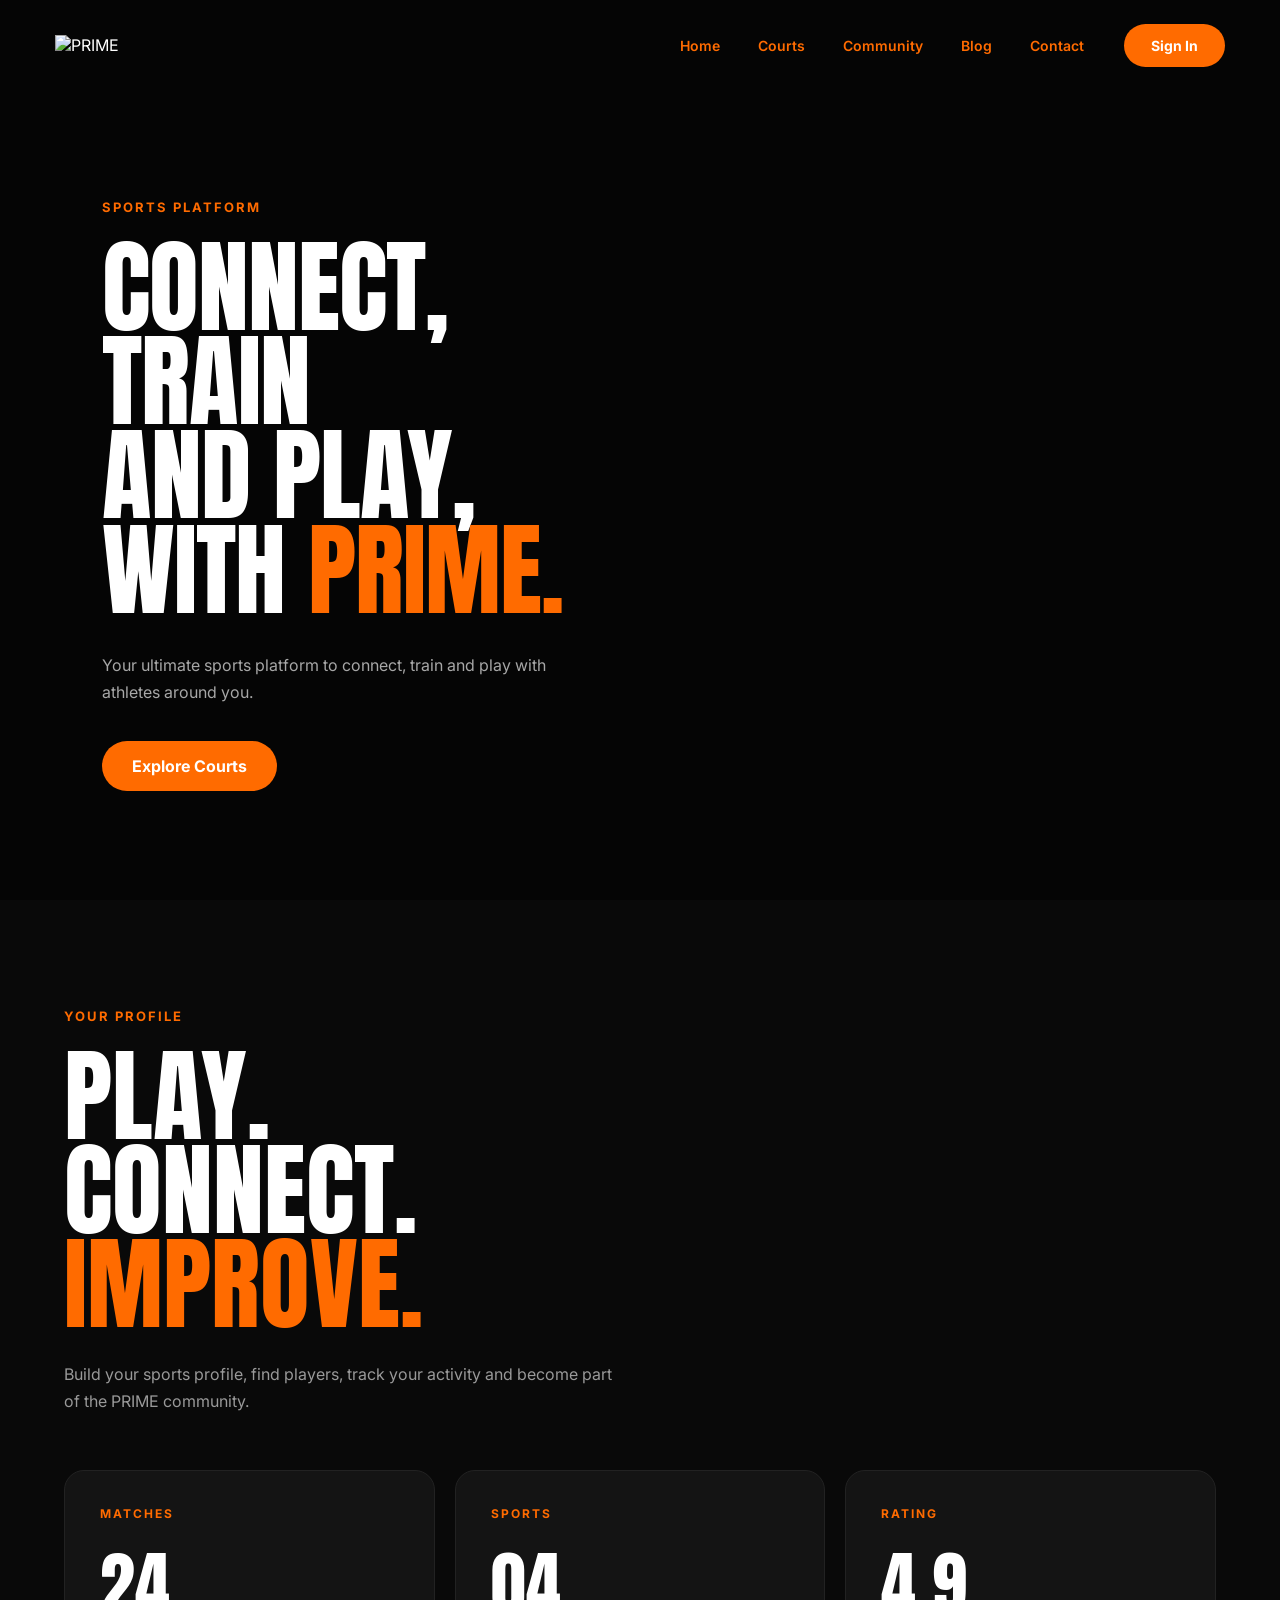
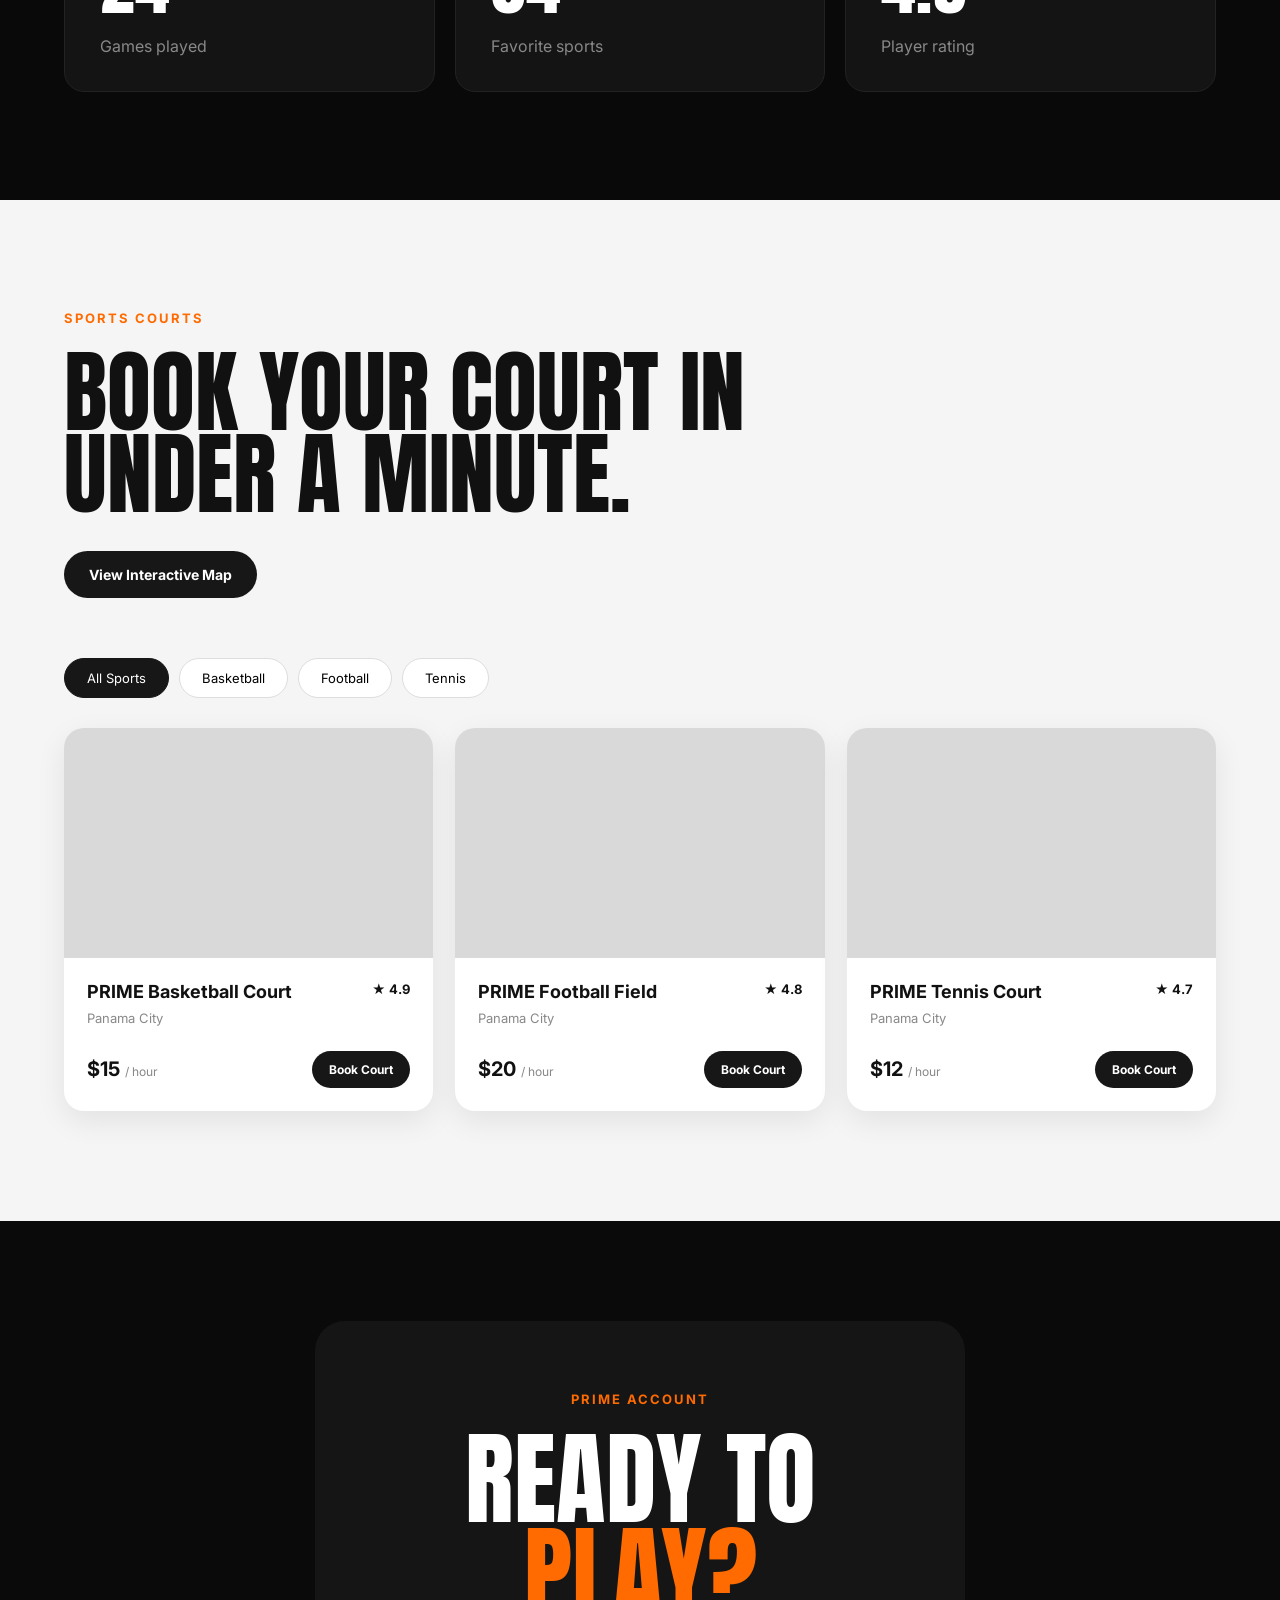
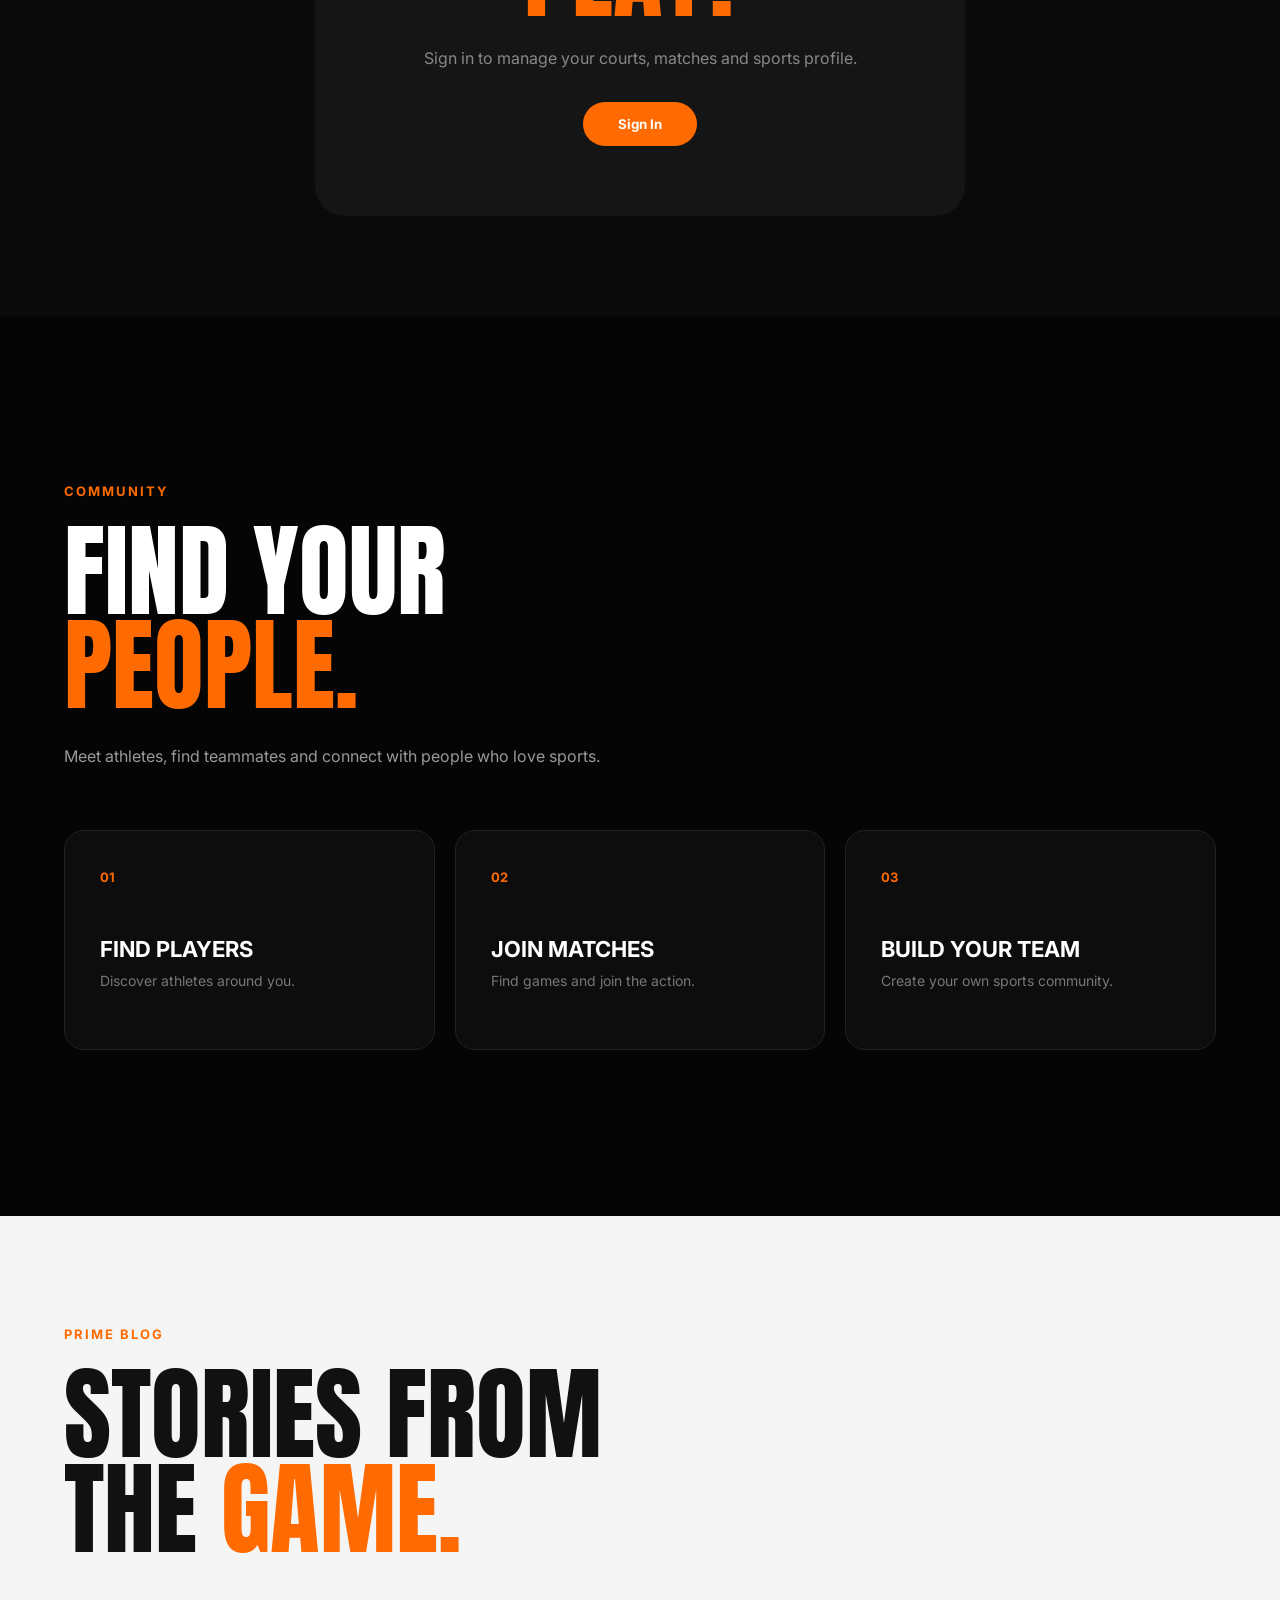
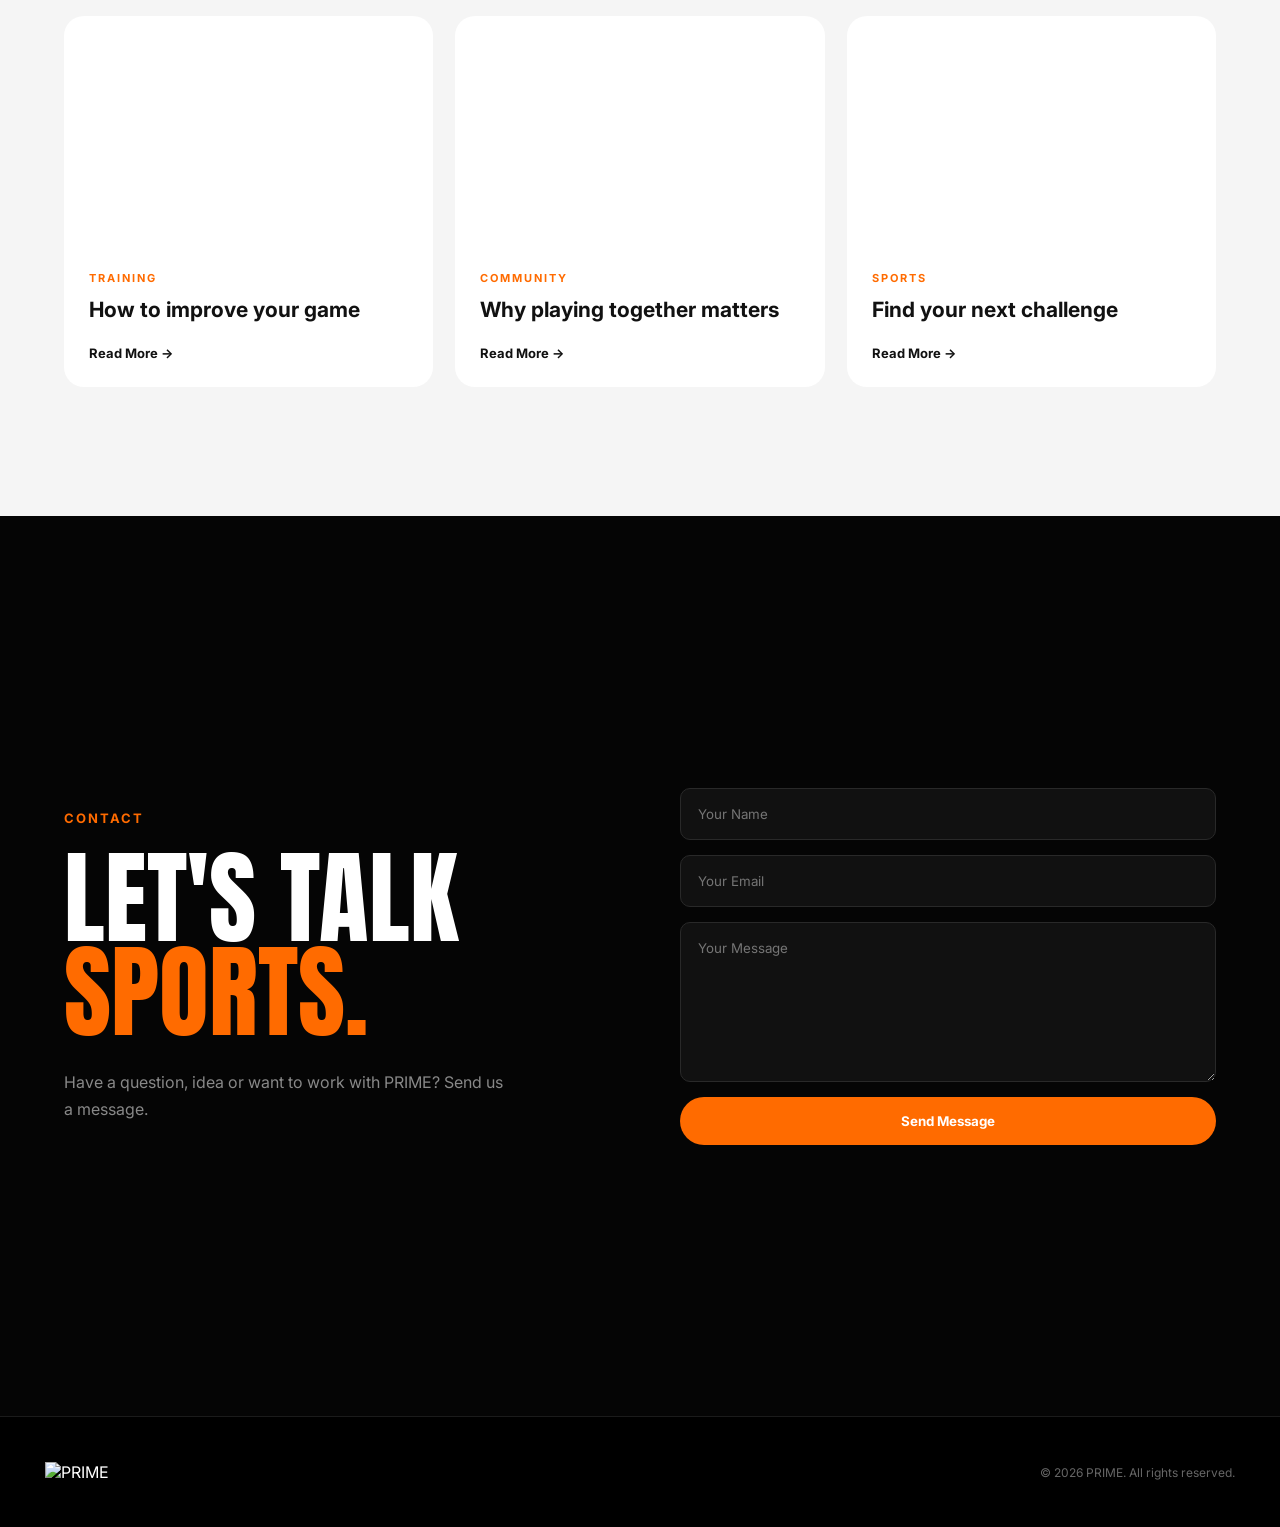
==== index.html @ ec1fe8be "Primer guardado de PRIME" ====
<!DOCTYPE html>
<html lang="en">
<head>
    <meta charset="UTF-8">
    <meta name="viewport" content="width=device-width, initial-scale=1.0">

    <title>PRIME</title>

    <!-- Fuentes -->
    <link rel="preconnect" href="https://fonts.googleapis.com">
    <link rel="preconnect" href="https://fonts.gstatic.com" crossorigin>
    <link href="https://fonts.googleapis.com/css2?family=Anton&family=Inter:wght@400;500;600;700&display=swap" rel="stylesheet">

    <!-- CSS -->
    <link rel="stylesheet" href="style.css">
</head>

<body>

    <!-- ================= HEADER ================= -->

    <header class="header">

        <a href="#home" class="logo">
            <img src="https://static.wixstatic.com/media/3323d5_215bb3c0d0a4429b87c15a1325314844~mv2.png" alt="PRIME">
        </a>

        <nav class="menu">
            <a href="#home">Home</a>
            <a href="#courts">Courts</a>
            <a href="#community">Community</a>
            <a href="#blog">Blog</a>
            <a href="#contact">Contact</a>
        </nav>

        <a href="#signin" class="sign-in">Sign In</a>

    </header>


    <main>

        <!-- ================= HOME ================= -->

        <section id="home" class="home-section">

            <div class="home-content">

                <p class="orange-label">SPORTS PLATFORM</p>

                <h1>
                    CONNECT,<br>
                    TRAIN<br>
                    AND PLAY,<br>
                    WITH <span>PRIME.</span>
                </h1>

                <p class="home-description">
                    Your ultimate sports platform to connect,
                    train and play with athletes around you.
                </p>

                <a href="#courts" class="main-button">
                    Explore Courts
                </a>

            </div>

        </section>


        <!-- ================= PROFILE ================= -->

        <section id="profile" class="profile-section">

            <div class="section-container">

                <p class="orange-label">YOUR PROFILE</p>

                <h2>
                    PLAY.<br>
                    CONNECT.<br>
                    <span>IMPROVE.</span>
                </h2>

                <p class="section-description">
                    Build your sports profile, find players,
                    track your activity and become part of the PRIME community.
                </p>

                <div class="profile-cards">

                    <div class="profile-card">
                        <p class="card-label">MATCHES</p>
                        <h3>24</h3>
                        <p>Games played</p>
                    </div>

                    <div class="profile-card">
                        <p class="card-label">SPORTS</p>
                        <h3>04</h3>
                        <p>Favorite sports</p>
                    </div>

                    <div class="profile-card">
                        <p class="card-label">RATING</p>
                        <h3>4.9</h3>
                        <p>Player rating</p>
                    </div>

                </div>

            </div>

        </section>


        <!-- ================= COURTS ================= -->

        <section id="courts" class="courts-section">

            <div class="courts-container">

                <p class="orange-label">SPORTS COURTS</p>

                <h2>
                    BOOK YOUR COURT IN<br>
                    <span>UNDER A MINUTE.</span>
                </h2>

                <a href="#" class="map-button">
                    View Interactive Map
                </a>


                <!-- FILTROS -->

                <div class="filters">

                    <button class="filter active">
                        All Sports
                    </button>

                    <button class="filter">
                        Basketball
                    </button>

                    <button class="filter">
                        Football
                    </button>

                    <button class="filter">
                        Tennis
                    </button>

                </div>


                <!-- COURT CARDS -->

                <div class="court-grid">

                    <article class="court-card">

                        <div class="court-image basketball"></div>

                        <div class="court-info">

                            <div class="court-top">
                                <h3>PRIME Basketball Court</h3>
                                <span class="rating">★ 4.9</span>
                            </div>

                            <p class="location">
                                Panama City
                            </p>

                            <div class="court-bottom">

                                <strong>
                                    $15 <small>/ hour</small>
                                </strong>

                                <button>
                                    Book Court
                                </button>

                            </div>

                        </div>

                    </article>


                    <article class="court-card">

                        <div class="court-image football"></div>

                        <div class="court-info">

                            <div class="court-top">
                                <h3>PRIME Football Field</h3>
                                <span class="rating">★ 4.8</span>
                            </div>

                            <p class="location">
                                Panama City
                            </p>

                            <div class="court-bottom">

                                <strong>
                                    $20 <small>/ hour</small>
                                </strong>

                                <button>
                                    Book Court
                                </button>

                            </div>

                        </div>

                    </article>


                    <article class="court-card">

                        <div class="court-image tennis"></div>

                        <div class="court-info">

                            <div class="court-top">
                                <h3>PRIME Tennis Court</h3>
                                <span class="rating">★ 4.7</span>
                            </div>

                            <p class="location">
                                Panama City
                            </p>

                            <div class="court-bottom">

                                <strong>
                                    $12 <small>/ hour</small>
                                </strong>

                                <button>
                                    Book Court
                                </button>

                            </div>

                        </div>

                    </article>

                </div>

            </div>

        </section>


        <!-- ================= SIGN IN ================= -->

        <section id="signin" class="signin-section">

            <div class="signin-box">

                <p class="orange-label">PRIME ACCOUNT</p>

                <h2>
                    READY TO<br>
                    <span>PLAY?</span>
                </h2>

                <p>
                    Sign in to manage your courts,
                    matches and sports profile.
                </p>

                <button class="orange-button">
                    Sign In
                </button>

            </div>

        </section>


        <!-- ================= COMMUNITY ================= -->

        <section id="community" class="community-section">

            <div class="section-container">

                <p class="orange-label">COMMUNITY</p>

                <h2>
                    FIND YOUR<br>
                    <span>PEOPLE.</span>
                </h2>

                <p class="section-description">
                    Meet athletes, find teammates and
                    connect with people who love sports.
                </p>

                <div class="community-grid">

                    <div class="community-card">
                        <span>01</span>
                        <h3>FIND PLAYERS</h3>
                        <p>Discover athletes around you.</p>
                    </div>

                    <div class="community-card">
                        <span>02</span>
                        <h3>JOIN MATCHES</h3>
                        <p>Find games and join the action.</p>
                    </div>

                    <div class="community-card">
                        <span>03</span>
                        <h3>BUILD YOUR TEAM</h3>
                        <p>Create your own sports community.</p>
                    </div>

                </div>

            </div>

        </section>


        <!-- ================= BLOG ================= -->

        <section id="blog" class="blog-section">

            <div class="blog-container">

                <p class="orange-label">PRIME BLOG</p>

                <h2>
                    STORIES FROM<br>
                    THE <span>GAME.</span>
                </h2>

                <div class="blog-grid">

                    <article class="blog-card">
                        <div class="blog-image image-one"></div>
                        <div class="blog-content">
                            <p>TRAINING</p>
                            <h3>How to improve your game</h3>
                            <a href="#">Read More →</a>
                        </div>
                    </article>

                    <article class="blog-card">
                        <div class="blog-image image-two"></div>
                        <div class="blog-content">
                            <p>COMMUNITY</p>
                            <h3>Why playing together matters</h3>
                            <a href="#">Read More →</a>
                        </div>
                    </article>

                    <article class="blog-card">
                        <div class="blog-image image-three"></div>
                        <div class="blog-content">
                            <p>SPORTS</p>
                            <h3>Find your next challenge</h3>
                            <a href="#">Read More →</a>
                        </div>
                    </article>

                </div>

            </div>

        </section>


        <!-- ================= CONTACT ================= -->

        <section id="contact" class="contact-section">

            <div class="contact-container">

                <div class="contact-text">

                    <p class="orange-label">CONTACT</p>

                    <h2>
                        LET'S TALK<br>
                        <span>SPORTS.</span>
                    </h2>

                    <p>
                        Have a question, idea or want to work with PRIME?
                        Send us a message.
                    </p>

                </div>


                <form class="contact-form">

                    <input type="text" placeholder="Your Name">

                    <input type="email" placeholder="Your Email">

                    <textarea placeholder="Your Message"></textarea>

                    <button type="submit">
                        Send Message
                    </button>

                </form>

            </div>

        </section>

    </main>


    <!-- ================= FOOTER ================= -->

    <footer>

        <img src="https://static.wixstatic.com/media/3323d5_215bb3c0d0a4429b87c15a1325314844~mv2.png" alt="PRIME">

        <p>© 2026 PRIME. All rights reserved.</p>

    </footer>

</body>
</html>
---- style.css ----
/* ==================================================
   PRIME - GENERAL
================================================== */

* {
    margin: 0;
    padding: 0;
    box-sizing: border-box;
}

html {
    scroll-behavior: smooth;
}

body {
    font-family: "Inter", Arial, sans-serif;
    background: #050505;
    color: white;
}

a {
    text-decoration: none;
    color: inherit;
}

button {
    font-family: inherit;
    cursor: pointer;
}


/* ==================================================
   HEADER
================================================== */

.header {
    height: 90px;
    width: 100%;

    display: flex;
    align-items: center;

    padding: 0 55px;

    background: #050505;

    position: sticky;
    top: 0;

    z-index: 1000;
}

.logo {
    display: flex;
    align-items: center;
}

.logo img {
    width: 145px;
    height: auto;
    display: block;
}

.menu {
    display: flex;
    gap: 38px;

    margin-left: auto;
    margin-right: 40px;
}

.menu a {
    color: #ff6b00;
    font-size: 14px;
    font-weight: 600;

    transition: 0.3s;
}

.menu a:hover {
    color: white;
}

.sign-in {
    background: #ff6b00;
    color: white;

    padding: 13px 27px;

    border-radius: 30px;

    font-size: 14px;
    font-weight: 700;

    transition: 0.3s;
}

.sign-in:hover {
    background: white;
    color: #050505;
}


/* ==================================================
   GENERAL SECTIONS
================================================== */

section {
    scroll-margin-top: 90px;
}

.orange-label {
    color: #ff6b00;

    font-size: 13px;
    font-weight: 700;

    letter-spacing: 2px;

    margin-bottom: 25px;
}

.section-container {
    width: min(1200px, 90%);
    margin: auto;
}


/* ==================================================
   HOME
================================================== */

.home-section {
    min-height: calc(100vh - 90px);

    display: flex;
    align-items: center;

    padding: 80px 8%;

    background: #050505;
}

.home-content {
    max-width: 720px;
}

.home-section h1 {
    font-family: "Anton", sans-serif;

    font-size: clamp(65px, 8vw, 125px);

    line-height: 0.92;

    font-weight: 400;

    letter-spacing: -1px;
}

.home-section h1 span {
    color: #ff6b00;
}

.home-description {
    max-width: 470px;

    margin-top: 35px;

    color: #a7a7a7;

    font-size: 16px;
    line-height: 1.7;
}

.main-button {
    display: inline-block;

    margin-top: 35px;

    padding: 15px 30px;

    background: #ff6b00;

    border-radius: 30px;

    font-weight: 700;

    transition: 0.3s;
}

.main-button:hover {
    background: white;
    color: #050505;
}


/* ==================================================
   PROFILE
================================================== */

.profile-section {
    min-height: 100vh;

    display: flex;
    align-items: center;

    padding: 100px 0;

    background: #090909;
}

.profile-section h2,
.community-section h2,
.blog-section h2,
.signin-section h2,
.contact-section h2 {
    font-family: "Anton", sans-serif;

    font-size: clamp(60px, 8vw, 110px);

    line-height: 0.92;

    font-weight: 400;
}

.profile-section h2 span,
.community-section h2 span,
.blog-section h2 span,
.signin-section h2 span,
.contact-section h2 span {
    color: #ff6b00;
}

.section-description {
    max-width: 550px;

    margin-top: 30px;

    color: #999;

    line-height: 1.7;
}

.profile-cards {
    display: grid;

    grid-template-columns: repeat(3, 1fr);

    gap: 20px;

    margin-top: 55px;
}

.profile-card {
    padding: 35px;

    background: #141414;

    border-radius: 20px;

    border: 1px solid #222;
}

.profile-card .card-label {
    color: #ff6b00;

    font-size: 12px;
    font-weight: 700;

    letter-spacing: 2px;
}

.profile-card h3 {
    font-family: "Anton", sans-serif;

    font-size: 70px;

    font-weight: 400;

    margin-top: 10px;
}

.profile-card p:last-child {
    color: #888;
}


/* ==================================================
   COURTS
================================================== */

.courts-section {
    background: #f5f5f5;

    color: #111;

    min-height: 100vh;

    padding: 110px 0;
}

.courts-container {
    width: min(1200px, 90%);
    margin: auto;
}

.courts-section h2 {
    font-family: "Anton", sans-serif;

    font-size: clamp(55px, 7vw, 105px);

    line-height: 0.92;

    font-weight: 400;
}

.courts-section h2 span {
    color: #111;
}

.map-button {
    display: inline-block;

    margin-top: 35px;

    padding: 15px 25px;

    background: #171717;

    color: white;

    border-radius: 30px;

    font-size: 14px;
    font-weight: 700;
}

.filters {
    display: flex;

    gap: 10px;

    margin: 60px 0 30px;
}

.filter {
    padding: 11px 22px;

    border: 1px solid #ddd;

    background: white;

    border-radius: 30px;

    font-size: 13px;
}

.filter.active {
    background: #171717;
    color: white;

    border-color: #171717;
}


/* COURT GRID */

.court-grid {
    display: grid;

    grid-template-columns: repeat(3, 1fr);

    gap: 22px;
}

.court-card {
    background: white;

    border-radius: 20px;

    overflow: hidden;

    box-shadow: 0 10px 30px rgba(0, 0, 0, 0.08);
}

.court-image {
    height: 230px;

    background-size: cover;
    background-position: center;
}


/* Imágenes de ejemplo */

.basketball {
    background:
        linear-gradient(
            rgba(0, 0, 0, 0.15),
            rgba(0, 0, 0, 0.15)
        ),
        url("https://images.unsplash.com/photo-1546519638-68e109498ffc?auto=format&fit=crop&w=900&q=80")
        center / cover;
}

.football {
    background:
        linear-gradient(
            rgba(0, 0, 0, 0.15),
            rgba(0, 0, 0, 0.15)
        ),
        url("https://images.unsplash.com/photo-1579952363873-27f3bade9f55?auto=format&fit=crop&w=900&q=80")
        center / cover;
}

.tennis {
    background:
        linear-gradient(
            rgba(0, 0, 0, 0.15),
            rgba(0, 0, 0, 0.15)
        ),
        url("https://images.unsplash.com/photo-1554068865-24cecd4e34b8?auto=format&fit=crop&w=900&q=80")
        center / cover;
}


/* COURT INFO */

.court-info {
    padding: 23px;
}

.court-top {
    display: flex;

    justify-content: space-between;

    gap: 15px;
}

.court-top h3 {
    font-size: 18px;
}

.rating {
    white-space: nowrap;

    font-size: 13px;
    font-weight: 700;
}

.location {
    margin-top: 8px;

    color: #888;

    font-size: 13px;
}

.court-bottom {
    display: flex;

    align-items: center;
    justify-content: space-between;

    margin-top: 25px;
}

.court-bottom strong {
    font-size: 20px;
}

.court-bottom small {
    font-size: 12px;

    color: #888;

    font-weight: 400;
}

.court-bottom button {
    border: none;

    background: #171717;
    color: white;

    padding: 11px 17px;

    border-radius: 20px;

    font-size: 12px;
    font-weight: 700;
}


/* ==================================================
   SIGN IN
================================================== */

.signin-section {
    min-height: 75vh;

    display: flex;

    align-items: center;
    justify-content: center;

    padding: 100px 20px;

    background: #0a0a0a;
}

.signin-box {
    width: min(650px, 100%);

    padding: 70px;

    text-align: center;

    background: #151515;

    border-radius: 30px;
}

.signin-box p:not(.orange-label) {
    color: #888;

    line-height: 1.7;

    margin-top: 25px;
}

.orange-button {
    margin-top: 30px;

    border: none;

    padding: 14px 35px;

    border-radius: 30px;

    background: #ff6b00;

    color: white;

    font-weight: 700;
}


/* ==================================================
   COMMUNITY
================================================== */

.community-section {
    min-height: 100vh;

    display: flex;
    align-items: center;

    padding: 100px 0;

    background: #050505;
}

.community-grid {
    display: grid;

    grid-template-columns: repeat(3, 1fr);

    gap: 20px;

    margin-top: 60px;
}

.community-card {
    padding: 35px;

    min-height: 220px;

    border: 1px solid #222;

    border-radius: 20px;

    background: #0d0d0d;
}

.community-card span {
    color: #ff6b00;

    font-size: 13px;
    font-weight: 700;
}

.community-card h3 {
    margin-top: 50px;

    font-size: 22px;
}

.community-card p {
    margin-top: 10px;

    color: #777;

    font-size: 14px;
}


/* ==================================================
   BLOG
================================================== */

.blog-section {
    min-height: 100vh;

    padding: 110px 0;

    background: #f5f5f5;

    color: #111;
}

.blog-container {
    width: min(1200px, 90%);
    margin: auto;
}

.blog-grid {
    display: grid;

    grid-template-columns: repeat(3, 1fr);

    gap: 22px;

    margin-top: 60px;
}

.blog-card {
    overflow: hidden;

    background: white;

    border-radius: 20px;
}

.blog-image {
    height: 230px;

    background-size: cover;
    background-position: center;
}

.image-one {
    background-image:
        url("https://images.unsplash.com/photo-1517466787929-bc90951d0974?auto=format&fit=crop&w=900&q=80");
}

.image-two {
    background-image:
        url("https://images.unsplash.com/photo-1526232761682-d26e03ac148e?auto=format&fit=crop&w=900&q=80");
}

.image-three {
    background-image:
        url("https://images.unsplash.com/photo-1461896836934-ffe607ba8211?auto=format&fit=crop&w=900&q=80");
}

.blog-content {
    padding: 25px;
}

.blog-content p {
    color: #ff6b00;

    font-size: 11px;
    font-weight: 700;

    letter-spacing: 2px;
}

.blog-content h3 {
    margin: 12px 0 20px;

    font-size: 21px;
}

.blog-content a {
    font-size: 13px;

    font-weight: 700;
}


/* ==================================================
   CONTACT
================================================== */

.contact-section {
    min-height: 100vh;

    display: flex;
    align-items: center;

    padding: 100px 0;

    background: #050505;
}

.contact-container {
    width: min(1200px, 90%);
    margin: auto;

    display: grid;

    grid-template-columns: 1fr 1fr;

    gap: 80px;

    align-items: center;
}

.contact-text p:last-child {
    color: #888;

    max-width: 450px;

    margin-top: 30px;

    line-height: 1.7;
}

.contact-form {
    display: flex;

    flex-direction: column;

    gap: 15px;
}

.contact-form input,
.contact-form textarea {
    width: 100%;

    border: 1px solid #292929;

    background: #111;

    color: white;

    padding: 17px;

    border-radius: 10px;

    font-family: inherit;

    outline: none;
}

.contact-form textarea {
    min-height: 160px;

    resize: vertical;
}

.contact-form button {
    border: none;

    background: #ff6b00;

    color: white;

    padding: 16px;

    border-radius: 30px;

    font-weight: 700;
}


/* ==================================================
   FOOTER
================================================== */

footer {
    padding: 45px;

    display: flex;

    align-items: center;
    justify-content: space-between;

    background: #000;

    border-top: 1px solid #1b1b1b;
}

footer img {
    width: 100px;
}

footer p {
    color: #666;

    font-size: 12px;
}


/* ==================================================
   RESPONSIVE
================================================== */

@media (max-width: 900px) {

    .header {
        padding: 0 25px;
    }

    .menu {
        gap: 15px;
        margin-right: 15px;
    }

    .menu a {
        font-size: 11px;
    }

    .sign-in {
        padding: 10px 16px;
        font-size: 12px;
    }

    .court-grid,
    .profile-cards,
    .community-grid,
    .blog-grid {
        grid-template-columns: 1fr;
    }

    .contact-container {
        grid-template-columns: 1fr;
    }

}


@media (max-width: 600px) {

    .header {
        height: 75px;
    }

    .logo img {
        width: 100px;
    }

    .menu {
        display: none;
    }

    .home-section {
        min-height: calc(100vh - 75px);

        padding: 60px 25px;
    }

    .home-section h1 {
        font-size: 65px;
    }

    .courts-section,
    .blog-section,
    .profile-section,
    .community-section,
    .contact-section {
        padding: 80px 0;
    }

    .signin-box {
        padding: 45px 25px;
    }

    footer {
        flex-direction: column;
        gap: 20px;
    }

}
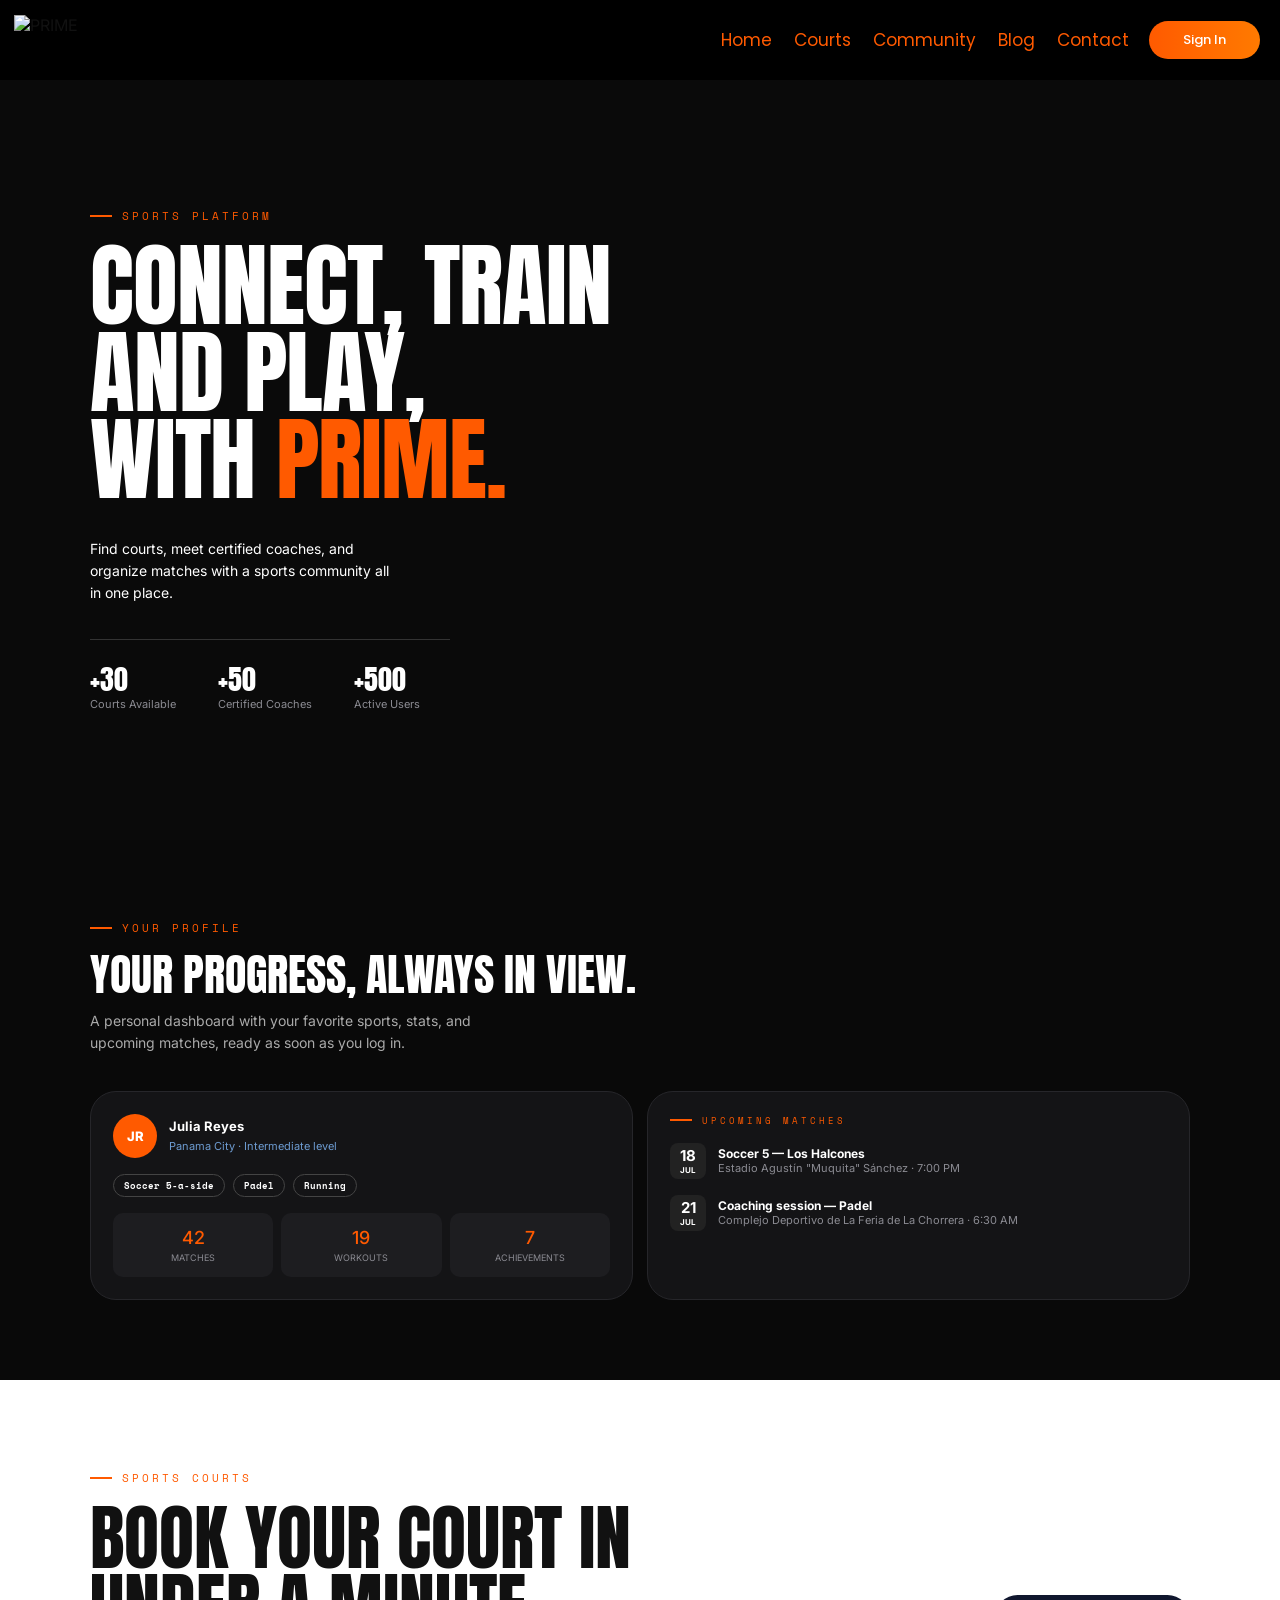
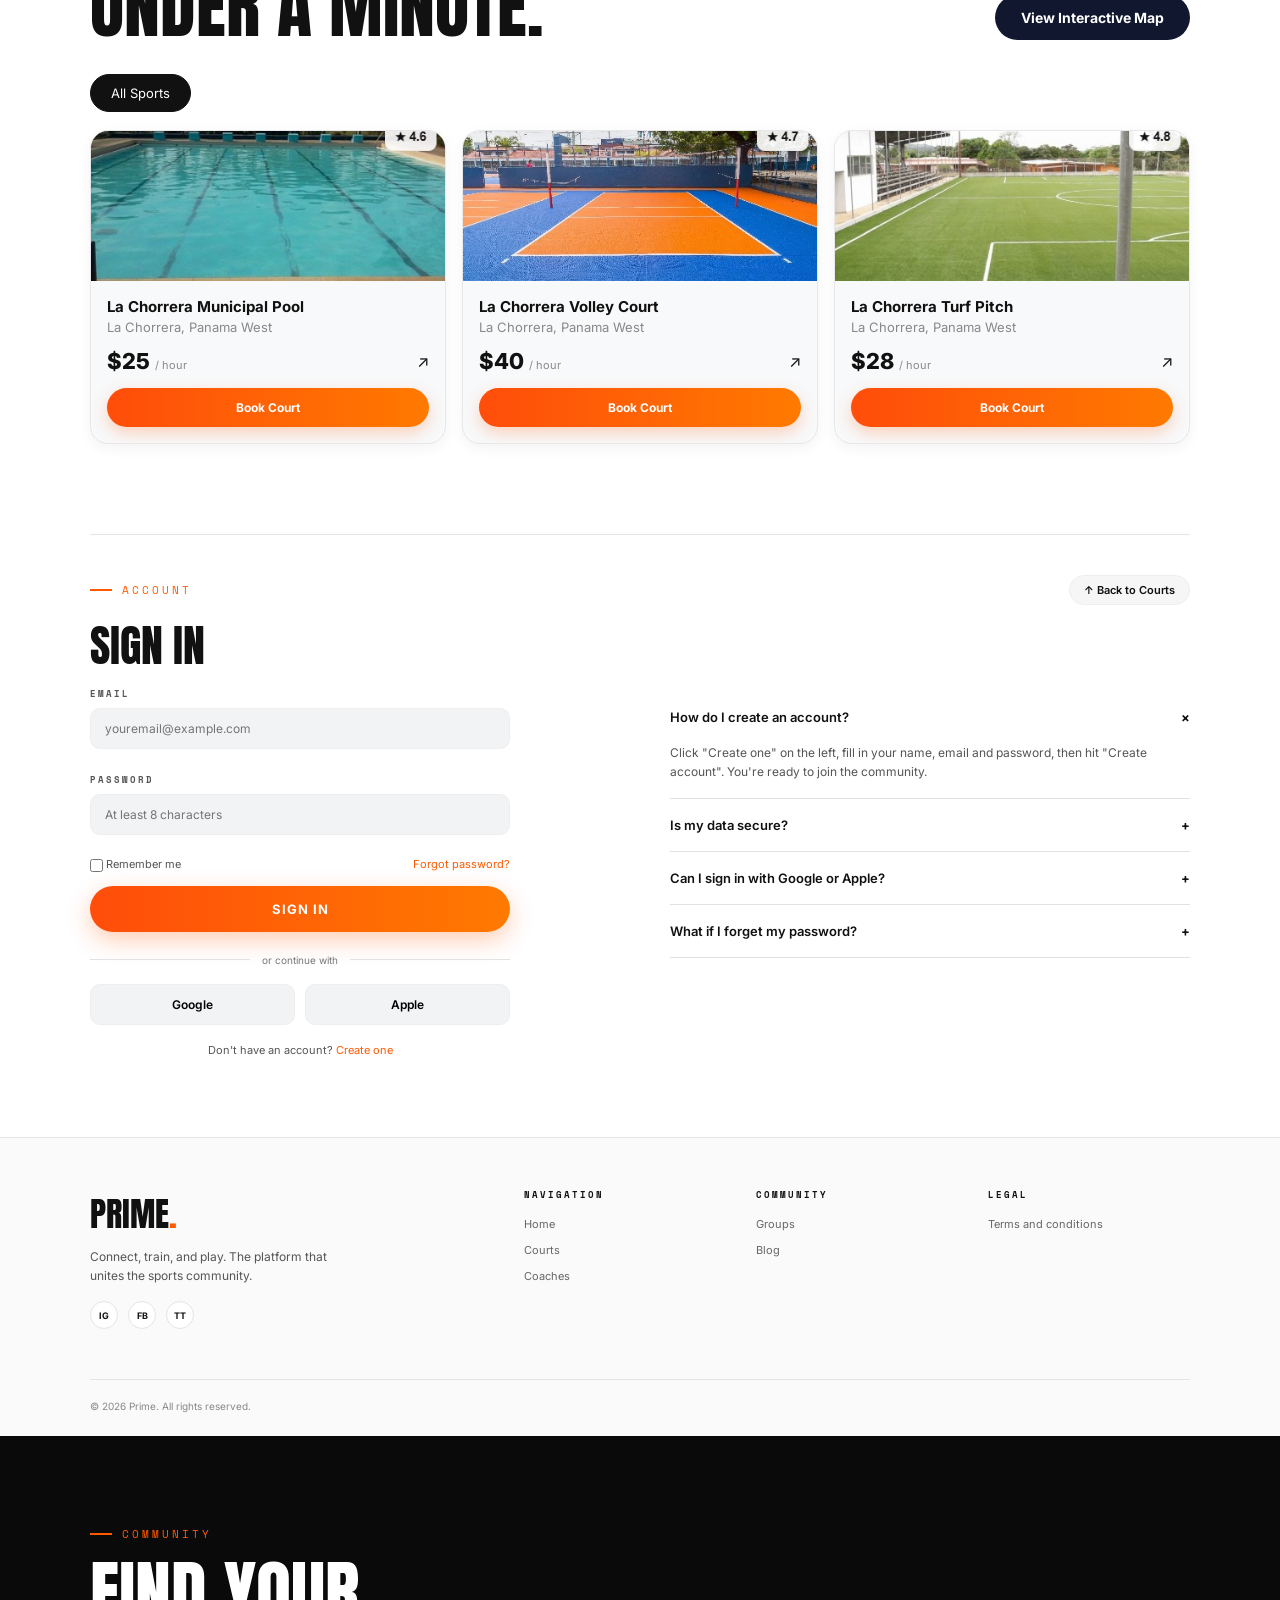
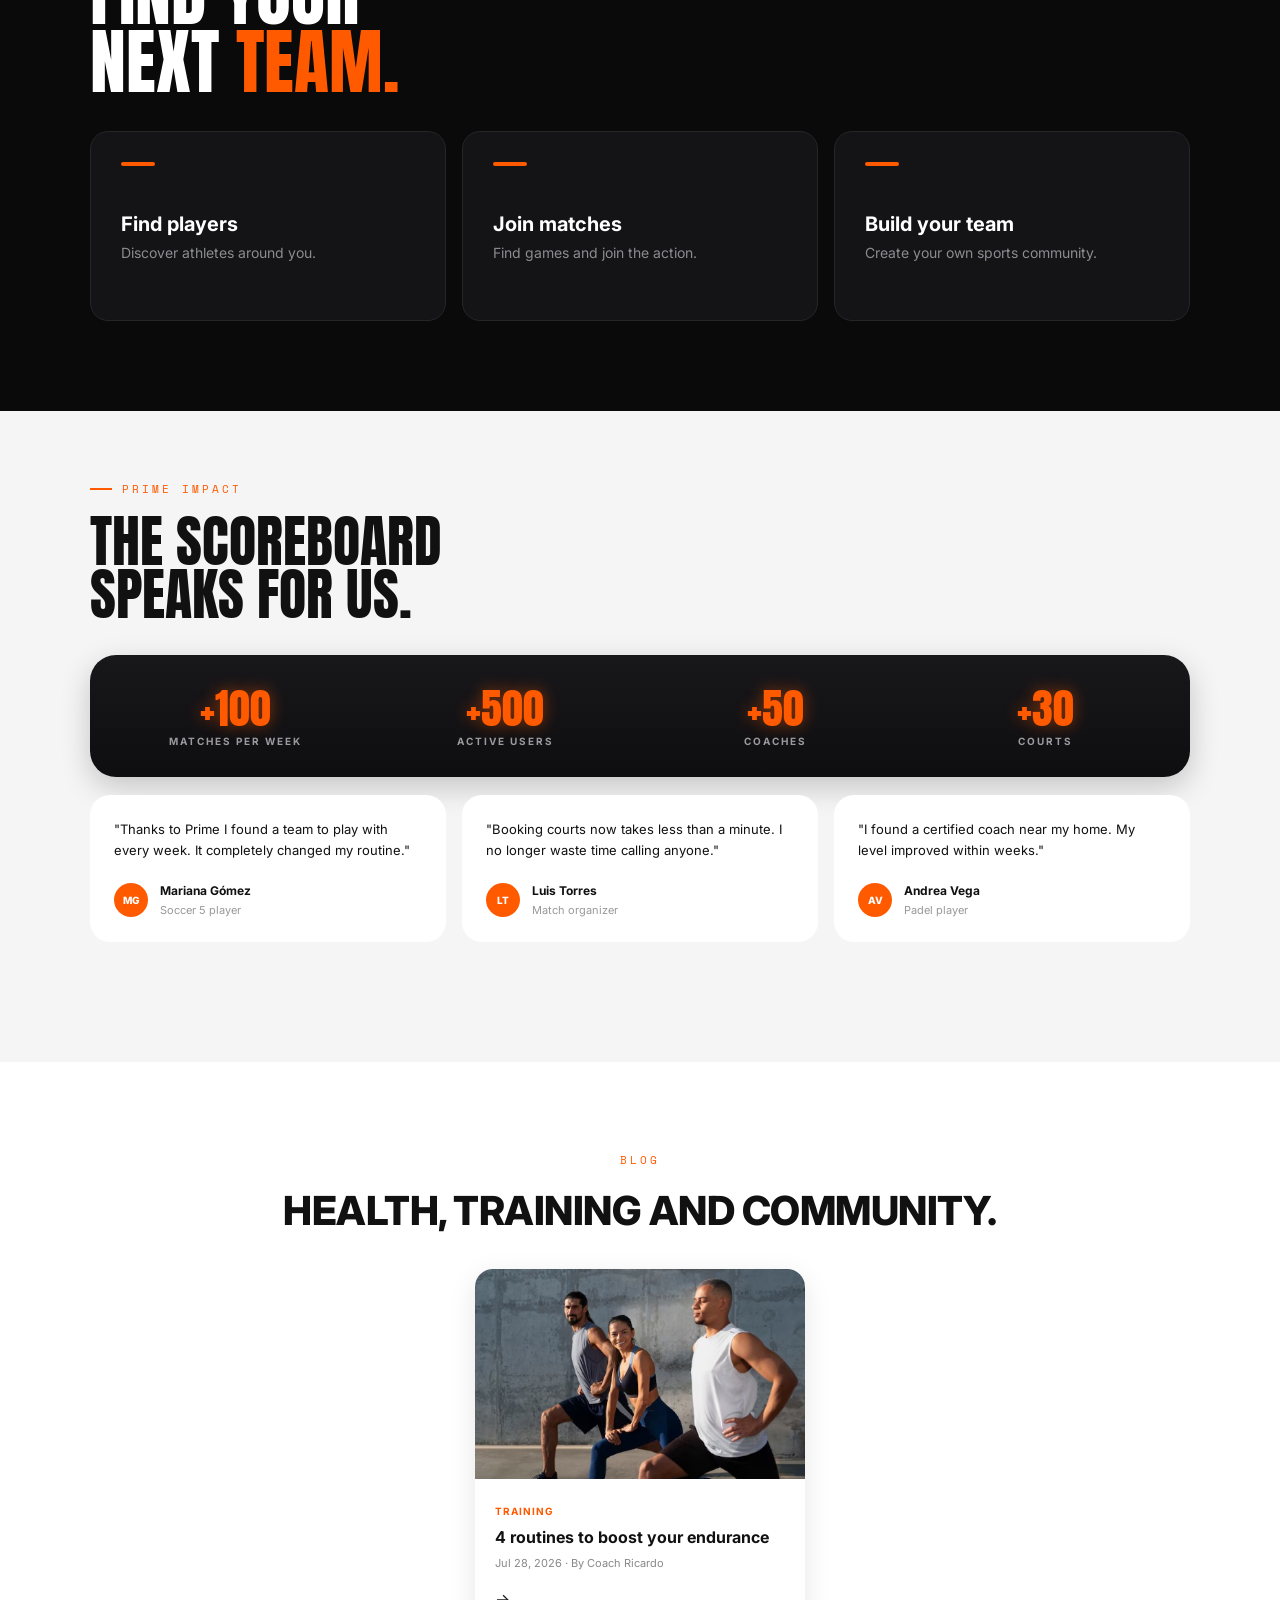
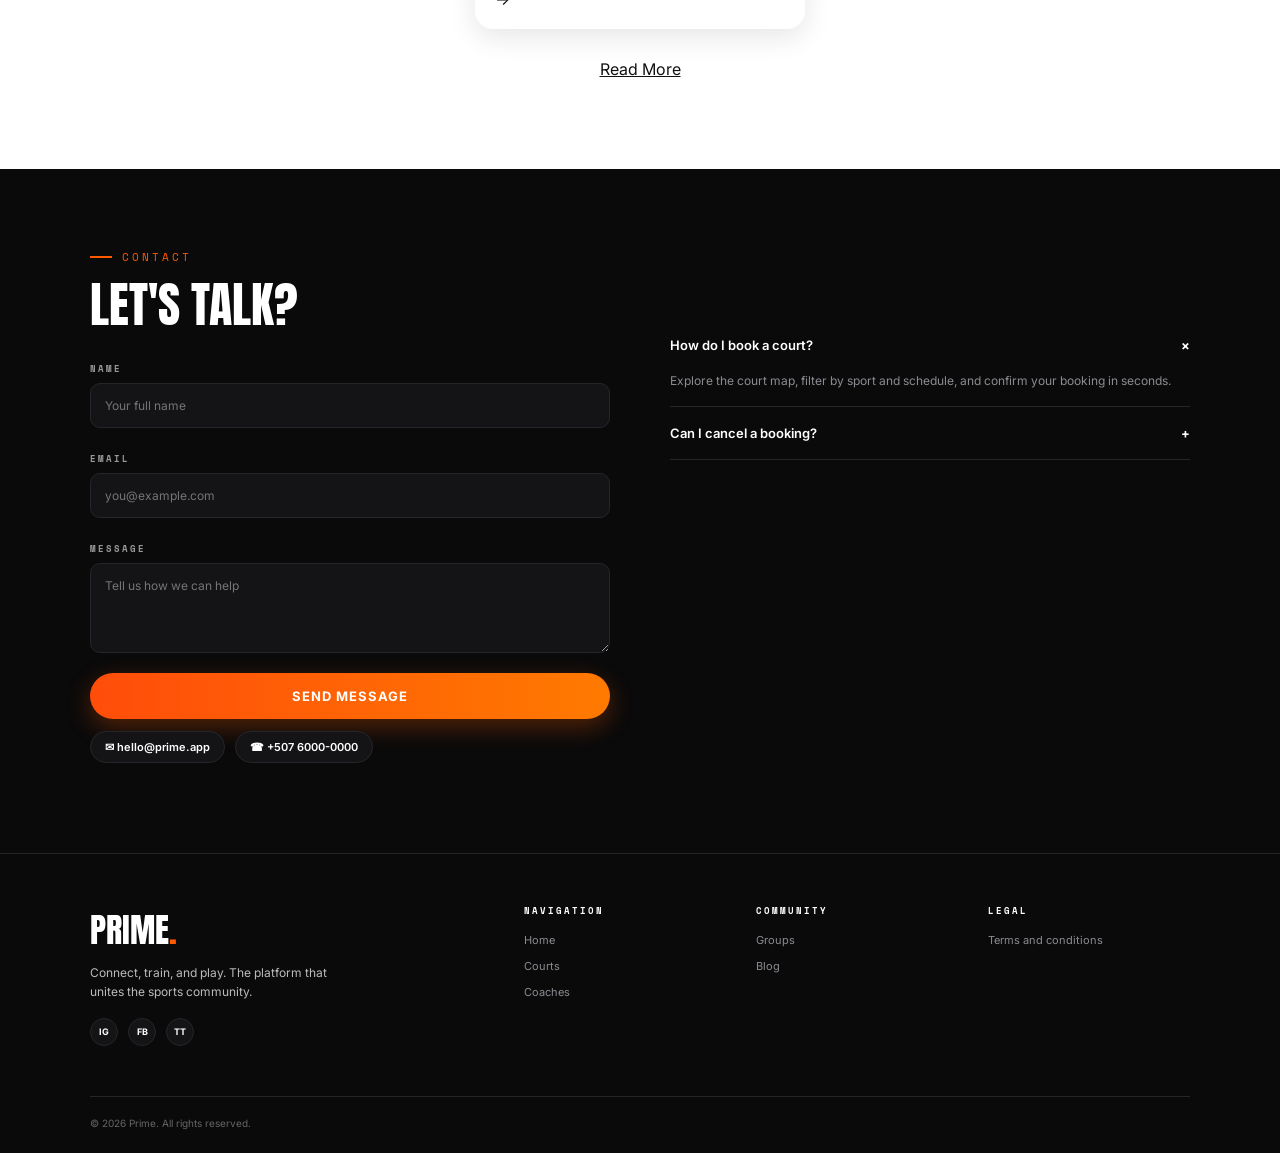
==== commit 3e627330: "Guardar proyecto PRIME" ====
--- a/index.html
+++ b/index.html
@@ -1,441 +1,361 @@
+
 <!DOCTYPE html>
 <html lang="en">
 <head>
-    <meta charset="UTF-8">
-    <meta name="viewport" content="width=device-width, initial-scale=1.0">
-
-    <title>PRIME</title>
-
-    <!-- Fuentes -->
-    <link rel="preconnect" href="https://fonts.googleapis.com">
-    <link rel="preconnect" href="https://fonts.gstatic.com" crossorigin>
-    <link href="https://fonts.googleapis.com/css2?family=Anton&family=Inter:wght@400;500;600;700&display=swap" rel="stylesheet">
-
-    <!-- CSS -->
-    <link rel="stylesheet" href="style.css">
+  <meta charset="UTF-8">
+  <meta name="viewport" content="width=device-width, initial-scale=1">
+  <title>PRIME</title>
+
+  <link rel="preconnect" href="https://fonts.googleapis.com">
+  <link rel="preconnect" href="https://fonts.gstatic.com" crossorigin>
+  <link href="https://fonts.googleapis.com/css2?family=Anton&family=Inter:wght@400;500;600;700;800&family=Poppins:wght@400;500;600&family=Space+Mono:wght@700&display=swap" rel="stylesheet">
+
+  <link rel="stylesheet" href="style.css">
 </head>
 
 <body>
 
-    <!-- ================= HEADER ================= -->
-
-    <header class="header">
-
-        <a href="#home" class="logo">
-            <img src="https://static.wixstatic.com/media/3323d5_215bb3c0d0a4429b87c15a1325314844~mv2.png" alt="PRIME">
-        </a>
-
-        <nav class="menu">
-            <a href="#home">Home</a>
-            <a href="#courts">Courts</a>
-            <a href="#community">Community</a>
-            <a href="#blog">Blog</a>
-            <a href="#contact">Contact</a>
-        </nav>
-
-        <a href="#signin" class="sign-in">Sign In</a>
-
-    </header>
-
-
-    <main>
-
-        <!-- ================= HOME ================= -->
-
-        <section id="home" class="home-section">
-
-            <div class="home-content">
-
-                <p class="orange-label">SPORTS PLATFORM</p>
-
-                <h1>
-                    CONNECT,<br>
-                    TRAIN<br>
-                    AND PLAY,<br>
-                    WITH <span>PRIME.</span>
-                </h1>
-
-                <p class="home-description">
-                    Your ultimate sports platform to connect,
-                    train and play with athletes around you.
-                </p>
-
-                <a href="#courts" class="main-button">
-                    Explore Courts
-                </a>
-
-            </div>
-
-        </section>
-
-
-        <!-- ================= PROFILE ================= -->
-
-        <section id="profile" class="profile-section">
-
-            <div class="section-container">
-
-                <p class="orange-label">YOUR PROFILE</p>
-
-                <h2>
-                    PLAY.<br>
-                    CONNECT.<br>
-                    <span>IMPROVE.</span>
-                </h2>
-
-                <p class="section-description">
-                    Build your sports profile, find players,
-                    track your activity and become part of the PRIME community.
-                </p>
-
-                <div class="profile-cards">
-
-                    <div class="profile-card">
-                        <p class="card-label">MATCHES</p>
-                        <h3>24</h3>
-                        <p>Games played</p>
-                    </div>
-
-                    <div class="profile-card">
-                        <p class="card-label">SPORTS</p>
-                        <h3>04</h3>
-                        <p>Favorite sports</p>
-                    </div>
-
-                    <div class="profile-card">
-                        <p class="card-label">RATING</p>
-                        <h3>4.9</h3>
-                        <p>Player rating</p>
-                    </div>
-
-                </div>
-
-            </div>
-
-        </section>
-
-
-        <!-- ================= COURTS ================= -->
-
-        <section id="courts" class="courts-section">
-
-            <div class="courts-container">
-
-                <p class="orange-label">SPORTS COURTS</p>
-
-                <h2>
-                    BOOK YOUR COURT IN<br>
-                    <span>UNDER A MINUTE.</span>
-                </h2>
-
-                <a href="#" class="map-button">
-                    View Interactive Map
-                </a>
-
-
-                <!-- FILTROS -->
-
-                <div class="filters">
-
-                    <button class="filter active">
-                        All Sports
-                    </button>
-
-                    <button class="filter">
-                        Basketball
-                    </button>
-
-                    <button class="filter">
-                        Football
-                    </button>
-
-                    <button class="filter">
-                        Tennis
-                    </button>
-
-                </div>
-
-
-                <!-- COURT CARDS -->
-
-                <div class="court-grid">
-
-                    <article class="court-card">
-
-                        <div class="court-image basketball"></div>
-
-                        <div class="court-info">
-
-                            <div class="court-top">
-                                <h3>PRIME Basketball Court</h3>
-                                <span class="rating">★ 4.9</span>
-                            </div>
-
-                            <p class="location">
-                                Panama City
-                            </p>
-
-                            <div class="court-bottom">
-
-                                <strong>
-                                    $15 <small>/ hour</small>
-                                </strong>
-
-                                <button>
-                                    Book Court
-                                </button>
-
-                            </div>
-
-                        </div>
-
-                    </article>
-
-
-                    <article class="court-card">
-
-                        <div class="court-image football"></div>
-
-                        <div class="court-info">
-
-                            <div class="court-top">
-                                <h3>PRIME Football Field</h3>
-                                <span class="rating">★ 4.8</span>
-                            </div>
-
-                            <p class="location">
-                                Panama City
-                            </p>
-
-                            <div class="court-bottom">
-
-                                <strong>
-                                    $20 <small>/ hour</small>
-                                </strong>
-
-                                <button>
-                                    Book Court
-                                </button>
-
-                            </div>
-
-                        </div>
-
-                    </article>
-
-
-                    <article class="court-card">
-
-                        <div class="court-image tennis"></div>
-
-                        <div class="court-info">
-
-                            <div class="court-top">
-                                <h3>PRIME Tennis Court</h3>
-                                <span class="rating">★ 4.7</span>
-                            </div>
-
-                            <p class="location">
-                                Panama City
-                            </p>
-
-                            <div class="court-bottom">
-
-                                <strong>
-                                    $12 <small>/ hour</small>
-                                </strong>
-
-                                <button>
-                                    Book Court
-                                </button>
-
-                            </div>
-
-                        </div>
-
-                    </article>
-
-                </div>
-
-            </div>
-
-        </section>
-
-
-        <!-- ================= SIGN IN ================= -->
-
-        <section id="signin" class="signin-section">
-
-            <div class="signin-box">
-
-                <p class="orange-label">PRIME ACCOUNT</p>
-
-                <h2>
-                    READY TO<br>
-                    <span>PLAY?</span>
-                </h2>
-
-                <p>
-                    Sign in to manage your courts,
-                    matches and sports profile.
-                </p>
-
-                <button class="orange-button">
-                    Sign In
-                </button>
-
-            </div>
-
-        </section>
-
-
-        <!-- ================= COMMUNITY ================= -->
-
-        <section id="community" class="community-section">
-
-            <div class="section-container">
-
-                <p class="orange-label">COMMUNITY</p>
-
-                <h2>
-                    FIND YOUR<br>
-                    <span>PEOPLE.</span>
-                </h2>
-
-                <p class="section-description">
-                    Meet athletes, find teammates and
-                    connect with people who love sports.
-                </p>
-
-                <div class="community-grid">
-
-                    <div class="community-card">
-                        <span>01</span>
-                        <h3>FIND PLAYERS</h3>
-                        <p>Discover athletes around you.</p>
-                    </div>
-
-                    <div class="community-card">
-                        <span>02</span>
-                        <h3>JOIN MATCHES</h3>
-                        <p>Find games and join the action.</p>
-                    </div>
-
-                    <div class="community-card">
-                        <span>03</span>
-                        <h3>BUILD YOUR TEAM</h3>
-                        <p>Create your own sports community.</p>
-                    </div>
-
-                </div>
-
-            </div>
-
-        </section>
-
-
-        <!-- ================= BLOG ================= -->
-
-        <section id="blog" class="blog-section">
-
-            <div class="blog-container">
-
-                <p class="orange-label">PRIME BLOG</p>
-
-                <h2>
-                    STORIES FROM<br>
-                    THE <span>GAME.</span>
-                </h2>
-
-                <div class="blog-grid">
-
-                    <article class="blog-card">
-                        <div class="blog-image image-one"></div>
-                        <div class="blog-content">
-                            <p>TRAINING</p>
-                            <h3>How to improve your game</h3>
-                            <a href="#">Read More →</a>
-                        </div>
-                    </article>
-
-                    <article class="blog-card">
-                        <div class="blog-image image-two"></div>
-                        <div class="blog-content">
-                            <p>COMMUNITY</p>
-                            <h3>Why playing together matters</h3>
-                            <a href="#">Read More →</a>
-                        </div>
-                    </article>
-
-                    <article class="blog-card">
-                        <div class="blog-image image-three"></div>
-                        <div class="blog-content">
-                            <p>SPORTS</p>
-                            <h3>Find your next challenge</h3>
-                            <a href="#">Read More →</a>
-                        </div>
-                    </article>
-
-                </div>
-
-            </div>
-
-        </section>
-
-
-        <!-- ================= CONTACT ================= -->
-
-        <section id="contact" class="contact-section">
-
-            <div class="contact-container">
-
-                <div class="contact-text">
-
-                    <p class="orange-label">CONTACT</p>
-
-                    <h2>
-                        LET'S TALK<br>
-                        <span>SPORTS.</span>
-                    </h2>
-
-                    <p>
-                        Have a question, idea or want to work with PRIME?
-                        Send us a message.
-                    </p>
-
-                </div>
-
-
-                <form class="contact-form">
-
-                    <input type="text" placeholder="Your Name">
-
-                    <input type="email" placeholder="Your Email">
-
-                    <textarea placeholder="Your Message"></textarea>
-
-                    <button type="submit">
-                        Send Message
-                    </button>
-
-                </form>
-
-            </div>
-
-        </section>
-
-    </main>
-
-
-    <!-- ================= FOOTER ================= -->
-
-    <footer>
-
-        <img src="https://static.wixstatic.com/media/3323d5_215bb3c0d0a4429b87c15a1325314844~mv2.png" alt="PRIME">
-
-        <p>© 2026 PRIME. All rights reserved.</p>
-
-    </footer>
+<header class="hd">
+  <a href="#home">
+    <img src="https://static.wixstatic.com/media/3323d5_215bb3c0d0a4429b87c15a1325314844~mv2.png/v1/crop/x_179,y_109,w_293,h_165/fill/w_410,h_231,al_c,lg_1,q_85,enc_avif,quality_auto/Prime-removebg-preview.png" alt="PRIME">
+  </a>
+
+  <nav class="nav" id="nav">
+    <a href="#home">Home</a>
+    <a href="#courts">Courts</a>
+    <a href="#community">Community</a>
+    <a href="#blog">Blog</a>
+    <a href="#contact">Contact</a>
+  </nav>
+
+  <a href="signin.html" class="si">Sign In</a>
+  <button class="burger" id="bg" aria-label="Menu">☰</button>
+</header>
+
+<section id="home" class="hero">
+  <div class="wrap">
+    <div>
+      <p class="lbl">Sports platform</p>
+      <h1>Connect, train<br>and play,<br>with <span>Prime.</span></h1>
+      <p class="d">Find courts, meet certified coaches, and organize matches with a sports community all in one place.</p>
+
+      <div class="stats">
+        <div><span class="num">+30</span><small>Courts Available</small></div>
+        <div><span class="num">+50</span><small>Certified Coaches</small></div>
+        <div><span class="num">+500</span><small>Active Users</small></div>
+      </div>
+    </div>
+  </div>
+</section>
+
+<section class="prof">
+  <div class="wrap">
+    <p class="lbl">Your profile</p>
+    <h2>Your progress, always in view.</h2>
+    <p class="sub">A personal dashboard with your favorite sports, stats, and upcoming matches, ready as soon as you log in.</p>
+
+    <div class="pg">
+      <div class="pc">
+        <div class="who">
+          <div class="av">JR</div>
+          <div><b>Julia Reyes</b><small>Panama City · Intermediate level</small></div>
+        </div>
+
+        <div class="tags">
+          <span>Soccer 5-a-side</span>
+          <span>Padel</span>
+          <span>Running</span>
+        </div>
+
+        <div class="mini">
+          <div><b>42</b>MATCHES</div>
+          <div><b>19</b>WORKOUTS</div>
+          <div><b>7</b>ACHIEVEMENTS</div>
+        </div>
+      </div>
+
+      <div class="pc">
+        <p class="lbl" style="font-size:9px;margin-bottom:6px">Upcoming matches</p>
+
+        <div class="up">
+          <div class="dt">18<small>JUL</small></div>
+          <div><b>Soccer 5 — Los Halcones</b>Estadio Agustín "Muquita" Sánchez · 7:00 PM</div>
+        </div>
+
+        <div class="up">
+          <div class="dt">21<small>JUL</small></div>
+          <div><b>Coaching session — Padel</b>Complejo Deportivo de La Feria de La Chorrera · 6:30 AM</div>
+        </div>
+      </div>
+    </div>
+  </div>
+</section>
+
+<section id="courts" class="courts">
+  <div class="wrap">
+    <div class="ch">
+      <div>
+        <p class="lbl">Sports courts</p>
+        <h2>Book your court in<br>under a minute.</h2>
+      </div>
+
+      <!-- Enlace al mapa interactivo -->
+      <a href="map.html" class="map">View Interactive Map</a>
+    </div>
+
+    <div class="flt" id="flt">
+      <button class="on2" data-s="all">All Sports</button>
+    </div>
+
+    <div class="g3">
+      <article class="cc">
+        <div class="im" style="background-image:url('pool.jpg')"></div>
+        <div class="in">
+          <h3>La Chorrera Municipal Pool</h3>
+          <small>La Chorrera, Panama West</small>
+          <div class="bt"><strong>$25 <small>/ hour</small></strong><span>↗</span></div>
+          <button class="btn go">Book Court</button>
+        </div>
+      </article>
+
+      <article class="cc">
+        <div class="im" style="background-image:url('volley.jpg')"></div>
+        <div class="in">
+          <h3>La Chorrera Volley Court</h3>
+          <small>La Chorrera, Panama West</small>
+          <div class="bt"><strong>$40 <small>/ hour</small></strong><span>↗</span></div>
+          <button class="btn go">Book Court</button>
+        </div>
+      </article>
+
+      <article class="cc">
+        <div class="im" style="background-image:url('turf.jpg')"></div>
+        <div class="in">
+          <h3>La Chorrera Turf Pitch</h3>
+          <small>La Chorrera, Panama West</small>
+          <div class="bt"><strong>$28 <small>/ hour</small></strong><span>↗</span></div>
+          <button class="btn go">Book Court</button>
+        </div>
+      </article>
+    </div>
+  </div>
+</section>
+
+<section id="signin" class="sign">
+  <div class="wrap">
+    <hr>
+    <div class="sh">
+      <p class="lbl">Account</p>
+      <a href="#courts" class="back">↑ Back to Courts</a>
+    </div>
+
+    <h2>Sign in</h2>
+
+    <div class="two">
+      <form onsubmit="return false">
+        <label class="fl">EMAIL</label>
+        <input type="email" placeholder="youremail@example.com">
+
+        <label class="fl">PASSWORD</label>
+        <input type="password" placeholder="At least 8 characters">
+
+        <div class="row">
+          <label><input type="checkbox" style="width:auto;vertical-align:middle"> Remember me</label>
+          <a href="#">Forgot password?</a>
+        </div>
+
+        <button class="btn">Sign in</button>
+
+        <div class="or">or continue with</div>
+        <div class="soc"><button>Google</button><button>Apple</button></div>
+
+        <p class="note">Don't have an account? <a href="#">Create one</a></p>
+      </form>
+
+      <div class="faq">
+        <div class="q open">
+          <button>How do I create an account?<b></b></button>
+          <p>Click "Create one" on the left, fill in your name, email and password, then hit "Create account". You're ready to join the community.</p>
+        </div>
+
+        <div class="q">
+          <button>Is my data secure?<b></b></button>
+          <p>Yes. Your information is encrypted and never shared without your consent.</p>
+        </div>
+
+        <div class="q">
+          <button>Can I sign in with Google or Apple?<b></b></button>
+          <p>Yes, use the Google or Apple buttons below the form.</p>
+        </div>
+
+        <div class="q">
+          <button>What if I forget my password?<b></b></button>
+          <p>Click "Forgot password?" and we'll email you a reset link.</p>
+        </div>
+      </div>
+    </div>
+  </div>
+</section>
+
+<footer class="light">
+  <div class="wrap">
+    <div class="fg">
+      <div>
+        <div class="lg">PRIME<i>.</i></div>
+        <p>Connect, train, and play. The platform that unites the sports community.</p>
+        <div class="so"><span>IG</span><span>FB</span><span>TT</span></div>
+      </div>
+
+      <div><h4>NAVIGATION</h4><ul><li>Home</li><li>Courts</li><li>Coaches</li></ul></div>
+      <div><h4>COMMUNITY</h4><ul><li>Groups</li><li>Blog</li></ul></div>
+      <div><h4>LEGAL</h4><ul><li>Terms and conditions</li></ul></div>
+    </div>
+
+    <div class="cp">© 2026 Prime. All rights reserved.</div>
+  </div>
+</footer>
+
+<section id="community" class="cm">
+  <div class="wrap">
+    <p class="lbl">Community</p>
+    <h2>Find your<br>next <span class="on">team.</span></h2>
+
+    <div class="g3" style="margin-top:34px">
+      <div class="cd"><i></i><h3>Find players</h3><p>Discover athletes around you.</p></div>
+      <div class="cd"><i></i><h3>Join matches</h3><p>Find games and join the action.</p></div>
+      <div class="cd"><i></i><h3>Build your team</h3><p>Create your own sports community.</p></div>
+    </div>
+  </div>
+</section>
+
+<section class="imp">
+  <div class="wrap">
+    <p class="lbl">Prime impact</p>
+    <h2>The scoreboard<br>speaks for us.</h2>
+
+    <div class="bar">
+      <div><span class="num">+100</span><small>MATCHES PER WEEK</small></div>
+      <div><span class="num">+500</span><small>ACTIVE USERS</small></div>
+      <div><span class="num">+50</span><small>COACHES</small></div>
+      <div><span class="num">+30</span><small>COURTS</small></div>
+    </div>
+
+    <div class="g3">
+      <div class="tc">
+        <p>"Thanks to Prime I found a team to play with every week. It completely changed my routine."</p>
+        <div class="who"><div class="av">MG</div><div><b>Mariana Gómez</b><small>Soccer 5 player</small></div></div>
+      </div>
+
+      <div class="tc">
+        <p>"Booking courts now takes less than a minute. I no longer waste time calling anyone."</p>
+        <div class="who"><div class="av">LT</div><div><b>Luis Torres</b><small>Match organizer</small></div></div>
+      </div>
+
+      <div class="tc">
+        <p>"I found a certified coach near my home. My level improved within weeks."</p>
+        <div class="who"><div class="av">AV</div><div><b>Andrea Vega</b><small>Padel player</small></div></div>
+      </div>
+    </div>
+  </div>
+</section>
+
+<section id="blog" class="blog">
+  <div class="wrap">
+    <p class="lbl c">Blog</p>
+    <h2>HEALTH, TRAINING AND COMMUNITY.</h2>
+
+    <article class="bc">
+      <div class="im" style="background-image:url('blog.jpg');background-size:cover;background-position:center"></div>
+      <div class="in">
+        <span class="k">TRAINING</span>
+        <h3>4 routines to boost your endurance</h3>
+        <small>Jul 28, 2026 · By Coach Ricardo</small>
+        <a href="#">→</a>
+      </div>
+    </article>
+
+    <a href="#" class="rm">Read More</a>
+  </div>
+</section>
+
+<section id="contact" class="ct">
+  <div class="wrap two">
+    <div>
+      <p class="lbl">Contact</p>
+      <h2>Let's talk?</h2>
+
+      <form onsubmit="return false">
+        <label class="fl">NAME</label>
+        <input placeholder="Your full name">
+
+        <label class="fl">EMAIL</label>
+        <input type="email" placeholder="you@example.com">
+
+        <label class="fl">MESSAGE</label>
+        <textarea placeholder="Tell us how we can help"></textarea>
+
+        <button class="btn" style="margin-top:16px">Send message</button>
+
+        <div class="chips">
+          <a href="mailto:hello@prime.app">✉ hello@prime.app</a>
+          <a href="tel:+50760000000">☎ +507 6000-0000</a>
+        </div>
+      </form>
+    </div>
+
+    <div class="faq" style="padding-top:70px">
+      <div class="q open">
+        <button>How do I book a court?<b></b></button>
+        <p>Explore the court map, filter by sport and schedule, and confirm your booking in seconds.</p>
+      </div>
+
+      <div class="q">
+        <button>Can I cancel a booking?<b></b></button>
+        <p>Yes, you can cancel from your profile before the match starts.</p>
+      </div>
+    </div>
+  </div>
+</section>
+
+<footer>
+  <div class="wrap">
+    <div class="fg">
+      <div>
+        <div class="lg">PRIME<i>.</i></div>
+        <p>Connect, train, and play. The platform that unites the sports community.</p>
+        <div class="so"><span>IG</span><span>FB</span><span>TT</span></div>
+      </div>
+
+      <div><h4>NAVIGATION</h4><ul><li>Home</li><li>Courts</li><li>Coaches</li></ul></div>
+      <div><h4>COMMUNITY</h4><ul><li>Groups</li><li>Blog</li></ul></div>
+      <div><h4>LEGAL</h4><ul><li>Terms and conditions</li></ul></div>
+    </div>
+
+    <div class="cp">© 2026 Prime. All rights reserved.</div>
+  </div>
+</footer>
+
+<script>
+document.getElementById('bg').onclick = () =>
+  document.getElementById('nav').classList.toggle('show');
+
+document.querySelectorAll('#nav a').forEach(a =>
+  a.onclick = () => document.getElementById('nav').classList.remove('show')
+);
+
+document.querySelectorAll('.q button').forEach(b =>
+  b.onclick = () => b.parentElement.classList.toggle('open')
+);
+
+document.querySelectorAll('#flt button').forEach(b => b.onclick = () => {
+  document.querySelectorAll('#flt button').forEach(x => x.classList.remove('on2'));
+  b.classList.add('on2');
+
+  document.querySelectorAll('.cc').forEach(c =>
+    c.style.display = (b.dataset.s === 'all' || c.dataset.s === b.dataset.s) ? '' : 'none'
+  );
+});
+</script>
 
 </body>
-</html>+</html>
--- a/style.css
+++ b/style.css
@@ -1,887 +1,165 @@
-/* ==================================================
-   PRIME - GENERAL
-================================================== */
+:root{--o:#ff5a00;--bk:#0a0a0a;--card:#141416;--ln:#26262a;--mut:#8b8b92;--lt:#f5f5f5}
+*{margin:0;padding:0;box-sizing:border-box}
+html{scroll-behavior:smooth}
+body{font-family:Inter,Arial,sans-serif;background:#fff;color:#111}
+a{color:inherit;text-decoration:none}button,input,textarea{font-family:inherit}
+section{scroll-margin-top:80px}
+.wrap{width:min(1100px,88%);margin:auto}
+h1,h2,.num{font-family:Anton,sans-serif;font-weight:400;text-transform:uppercase;line-height:.95}
+.lbl{font-family:"Space Mono",monospace;font-size:11px;letter-spacing:3px;color:var(--o);text-transform:uppercase;display:flex;align-items:center;gap:10px;margin-bottom:18px}
+.lbl:before{content:"";width:22px;height:2px;background:var(--o)}
+.lbl.c{justify-content:center}.lbl.c:before{display:none}
+.btn{display:block;width:100%;padding:15px;border:0;border-radius:30px;background:linear-gradient(90deg,#ff4d0a,#ff7a00);color:#fff;font-weight:700;font-size:13px;letter-spacing:1px;text-transform:uppercase;cursor:pointer;box-shadow:0 8px 24px rgba(255,90,0,.3)}
+/* header */
+.hd{position:sticky;top:0;z-index:50;height:80px;background:#000;display:flex;align-items:center;justify-content:space-between;padding:0 14px}
+.hd img{height:56px;display:block}
+.nav{display:flex;gap:26px}
+.nav a{color:var(--o);font-size:25px;font-weight:500}
+.nav a:hover{color:#fff}
+.burger{display:none;background:none;border:0;color:var(--o);font-size:30px;cursor:pointer}
+/* hero */
+.hero{background:var(--bk);color:#fff;min-height:760px;display:flex;align-items:center}
+.hero h1{font-size:clamp(64px,9vw,92px);margin:6px 0 34px;letter-spacing:-1px}
+.hero h1 span,.on{color:var(--o)}
+.hero p.d{max-width:310px;font-size:14px;line-height:1.6;margin-bottom:34px}
+.stats{display:flex;gap:42px;border-top:1px solid #333;padding-top:26px;max-width:360px}
+.stats .num{font-size:28px;display:block}
+.stats small{font-size:11px;color:var(--mut)}
+/* profile */
+.prof{background:#090909;color:#fff;padding:80px 0}
+.prof h2,.sign h2{font-size:clamp(40px,6vw,44px)}
+.prof .sub{color:#aaa;font-size:14px;line-height:1.6;max-width:400px;margin:14px 0 36px}
+.pg{display:grid;grid-template-columns:1fr 1fr;gap:14px}
+.pc{background:var(--card);border:1px solid var(--ln);border-radius:26px;padding:22px}
+.who{display:flex;gap:12px;align-items:center}
+.av{width:44px;height:44px;border-radius:50%;background:var(--o);display:grid;place-items:center;font-weight:800;font-size:13px;color:#fff;flex:none}
+.who b{font-size:13px;display:block}.who small{font-size:11px;color:#6d9bd0}
+.tags{display:flex;gap:8px;margin:16px 0}
+.tags span{border:1px solid #444;border-radius:20px;padding:4px 10px;font:700 9px "Space Mono",monospace}
+.mini{display:grid;grid-template-columns:repeat(3,1fr);gap:8px}
+.mini div{background:#1d1d20;border-radius:10px;padding:14px 8px;text-align:center;color:var(--mut);font-size:9px}
+.mini b{display:block;color:var(--o);font-size:18px;font-weight:500;margin-bottom:4px}
+.up{display:flex;gap:12px;align-items:center;margin-top:16px;font-size:11px;color:var(--mut)}
+.up b{display:block;color:#fff;font-size:12px}
+.dt{background:#222;border-radius:8px;width:36px;padding:5px 0;text-align:center;color:#fff;font-size:15px;font-weight:700;line-height:1}
+.dt small{display:block;font-size:8px;margin-top:3px}
+/* courts */
+.courts{background:var(--lt);padding:90px 0}
+.courts h2,.imp h2,.cm h2{font-size:clamp(44px,7vw,72px);margin-bottom:26px}
+.map{display:inline-block;background:#10172e;color:#fff;padding:14px 26px;border-radius:30px;font-size:14px;font-weight:700}
+.flt{display:flex;gap:10px;flex-wrap:wrap;margin:40px 0 24px}
+.flt button{padding:10px 20px;border:1px solid #ddd;background:#fff;border-radius:30px;font-size:13px;cursor:pointer}
+.flt .on2{background:#111;color:#fff;border-color:#111}
+.g3{display:grid;grid-template-columns:repeat(3,1fr);gap:16px}
+.cc{background:#fff;border-radius:18px;overflow:hidden;box-shadow:0 6px 24px rgba(0,0,0,.07)}
+.cc .im{height:190px;background-size:cover;background-position:center}
+.cc .in{padding:20px}
+.cc .tp{display:flex;justify-content:space-between;gap:10px}
+.cc h3{font-size:17px}.cc small{color:#888;font-size:13px}
+.cc .bt{display:flex;justify-content:space-between;align-items:center;margin-top:20px}
+.cc .bt button{background:var(--o);color:#fff;border:0;border-radius:20px;padding:10px 16px;font-weight:700;font-size:12px;cursor:pointer}
+/* community */
+.cm{background:var(--bk);color:#fff;padding:90px 0}
+.cm .cd{background:var(--card);border:1px solid var(--ln);border-radius:18px;padding:30px;min-height:190px}
+.cm .cd h3{font-size:20px;margin-bottom:8px}.cm .cd p{color:var(--mut);font-size:14px}
+.cm .cd i{display:block;width:34px;height:4px;background:var(--o);border-radius:2px;margin-bottom:46px}
+/* impact */
+.imp{background:var(--lt);padding:70px 0 120px}
+.imp h2{font-size:clamp(44px,7vw,56px);color:#111}
+.bar{background:linear-gradient(#18181b,#0e0e10);border-radius:26px;padding:34px 10px 28px;display:grid;grid-template-columns:repeat(4,1fr);text-align:center;margin:34px 0 18px;box-shadow:0 10px 30px rgba(0,0,0,.2)}
+.bar .num{font-size:42px;color:var(--o);text-shadow:0 0 16px rgba(255,90,0,.5);display:block}
+.bar small{font:700 10px Inter;letter-spacing:2px;color:#9a9aa0}
+.tc{background:#fff;border-radius:20px;padding:24px}
+.tc p{font-size:13px;line-height:1.6;margin-bottom:22px}
+.tc .who b{font-size:12px}.tc .who small{color:#999}
+.tc .av{width:34px;height:34px;font-size:10px}
+/* blog */
+.blog{padding:90px 0;text-align:center}
+.blog h2{font:800 clamp(28px,5vw,40px) Inter;text-transform:none;letter-spacing:-.5px;margin-bottom:34px}
+.bc{max-width:330px;margin:auto;text-align:left;background:#fff;border-radius:18px;overflow:hidden;box-shadow:0 8px 28px rgba(0,0,0,.1)}
+.bc .im{height:210px;background:url("images/blog.jpg") center/cover}
+.bc .in{padding:20px}.bc .k{color:var(--o);font-weight:700;font-size:10px;letter-spacing:1px}
+.bc h3{font-size:16px;margin:8px 0 4px}.bc small{color:#888;font-size:11px}
+.bc a{display:block;margin-top:18px}
+.rm{display:inline-block;margin-top:30px;text-decoration:underline}
+/* sign in */
+.sign{padding:80px 0}
+.two{display:grid;grid-template-columns:1fr 1fr;gap:60px;align-items:start}
+.sign form{max-width:420px}
+.fl{font:700 9px "Space Mono",monospace;letter-spacing:2px;color:#555;display:block;margin:24px 0 8px}
+.sign input,.ct input,.ct textarea{width:100%;padding:12px 14px;border-radius:10px;font-size:12px;border:1px solid #eee;background:#f2f3f5;outline:none}
+.row{display:flex;justify-content:space-between;font-size:11px;margin:22px 0 14px;color:#555}
+.row a{color:var(--o)}
+.soc{display:grid;grid-template-columns:1fr 1fr;gap:10px;margin:18px 0}
+.soc button{padding:12px;border:1px solid #eee;background:#f2f3f5;border-radius:10px;font-weight:600;font-size:12px}
+.note{text-align:center;font-size:11px;color:#555}.note a{color:var(--o)}
+/* faq */
+.q{border-bottom:1px solid var(--ln)}
+.q button{width:100%;display:flex;justify-content:space-between;background:none;border:0;padding:18px 0;font-weight:600;font-size:13px;text-align:left;color:inherit;cursor:pointer}
+.q p{display:none;font-size:12px;line-height:1.6;padding-bottom:16px;color:var(--mut)}
+.q.open p{display:block}.q.open b:before{content:"×"}.q b:before{content:"+"}
+.sign .q{border-color:#e2e2e2}.sign .q p{color:#555}
+/* contact */
+.ct{background:var(--bk);color:#fff;padding:80px 0 90px}
+.ct h2{font-size:clamp(44px,7vw,48px);margin-bottom:34px}
+.ct input,.ct textarea{background:var(--card);border-color:var(--ln);color:#fff;padding:14px}
+.ct textarea{height:90px;resize:vertical}
+.ct .fl{color:#999}
+.chips{display:flex;gap:10px;margin-top:12px;flex-wrap:wrap}
+.chips a{border:1px solid var(--ln);background:var(--card);border-radius:20px;padding:8px 14px;font-size:11px;font-weight:600}
+/* footer */
+footer{background:var(--bk);color:#fff;border-top:1px solid var(--ln);padding:50px 0 24px}
+.fg{display:grid;grid-template-columns:2fr 1fr 1fr 1fr;gap:30px}
+footer .lg{font:34px Anton}.lg i{color:var(--o);font-style:normal}
+footer p{font-size:12px;color:#bbb;line-height:1.6;max-width:240px;margin:8px 0 16px}
+footer h4{font:700 9px "Space Mono",monospace;letter-spacing:2px;margin-bottom:16px}
+footer li{list-style:none;font-size:11px;color:var(--mut);margin-bottom:12px}
+.so{display:flex;gap:10px}.so span{width:28px;height:28px;border:1px solid var(--ln);background:var(--card);border-radius:50%;display:grid;place-items:center;font:700 9px Inter}
+.cp{margin-top:50px;padding-top:20px;border-top:1px solid var(--ln);font-size:10px;color:#666}
+@media(max-width:800px){
+.nav{display:none;position:absolute;top:80px;left:0;right:0;background:#000;flex-direction:column;padding:16px 24px;gap:16px}
+.nav.show{display:flex}.nav a{font-size:20px}.burger{display:block}
+.pg,.two,.g3,.fg{grid-template-columns:1fr}.bar{grid-template-columns:1fr 1fr;row-gap:24px}
+.hero{min-height:620px}.stats{gap:24px}}
 
-* {
-    margin: 0;
-    padding: 0;
-    box-sizing: border-box;
-}
-
-html {
-    scroll-behavior: smooth;
-}
-
-body {
-    font-family: "Inter", Arial, sans-serif;
-    background: #050505;
-    color: white;
-}
-
-a {
-    text-decoration: none;
-    color: inherit;
-}
-
-button {
-    font-family: inherit;
-    cursor: pointer;
-}
-
-
-/* ==================================================
-   HEADER
-================================================== */
-
-.header {
-    height: 90px;
-    width: 100%;
-
-    display: flex;
-    align-items: center;
-
-    padding: 0 55px;
-
-    background: #050505;
-
-    position: sticky;
-    top: 0;
-
-    z-index: 1000;
-}
-
-.logo {
-    display: flex;
-    align-items: center;
-}
-
-.logo img {
-    width: 145px;
-    height: auto;
-    display: block;
-}
-
-.menu {
-    display: flex;
-    gap: 38px;
-
-    margin-left: auto;
-    margin-right: 40px;
-}
-
-.menu a {
-    color: #ff6b00;
-    font-size: 14px;
-    font-weight: 600;
-
-    transition: 0.3s;
-}
-
-.menu a:hover {
-    color: white;
-}
-
-.sign-in {
-    background: #ff6b00;
-    color: white;
-
-    padding: 13px 27px;
-
-    border-radius: 30px;
-
-    font-size: 14px;
-    font-weight: 700;
-
-    transition: 0.3s;
-}
-
-.sign-in:hover {
-    background: white;
-    color: #050505;
-}
-
-
-/* ==================================================
-   GENERAL SECTIONS
-================================================== */
-
-section {
-    scroll-margin-top: 90px;
-}
-
-.orange-label {
-    color: #ff6b00;
-
-    font-size: 13px;
-    font-weight: 700;
-
-    letter-spacing: 2px;
-
-    margin-bottom: 25px;
-}
-
-.section-container {
-    width: min(1200px, 90%);
-    margin: auto;
-}
-
-
-/* ==================================================
-   HOME
-================================================== */
-
-.home-section {
-    min-height: calc(100vh - 90px);
-
-    display: flex;
-    align-items: center;
-
-    padding: 80px 8%;
-
-    background: #050505;
-}
-
-.home-content {
-    max-width: 720px;
-}
-
-.home-section h1 {
-    font-family: "Anton", sans-serif;
-
-    font-size: clamp(65px, 8vw, 125px);
-
-    line-height: 0.92;
-
-    font-weight: 400;
-
-    letter-spacing: -1px;
-}
-
-.home-section h1 span {
-    color: #ff6b00;
-}
-
-.home-description {
-    max-width: 470px;
-
-    margin-top: 35px;
-
-    color: #a7a7a7;
-
-    font-size: 16px;
-    line-height: 1.7;
-}
-
-.main-button {
-    display: inline-block;
-
-    margin-top: 35px;
-
-    padding: 15px 30px;
-
-    background: #ff6b00;
-
-    border-radius: 30px;
-
-    font-weight: 700;
-
-    transition: 0.3s;
-}
-
-.main-button:hover {
-    background: white;
-    color: #050505;
-}
-
-
-/* ==================================================
-   PROFILE
-================================================== */
-
-.profile-section {
-    min-height: 100vh;
-
-    display: flex;
-    align-items: center;
-
-    padding: 100px 0;
-
-    background: #090909;
-}
-
-.profile-section h2,
-.community-section h2,
-.blog-section h2,
-.signin-section h2,
-.contact-section h2 {
-    font-family: "Anton", sans-serif;
-
-    font-size: clamp(60px, 8vw, 110px);
-
-    line-height: 0.92;
-
-    font-weight: 400;
-}
-
-.profile-section h2 span,
-.community-section h2 span,
-.blog-section h2 span,
-.signin-section h2 span,
-.contact-section h2 span {
-    color: #ff6b00;
-}
-
-.section-description {
-    max-width: 550px;
-
-    margin-top: 30px;
-
-    color: #999;
-
-    line-height: 1.7;
-}
-
-.profile-cards {
-    display: grid;
-
-    grid-template-columns: repeat(3, 1fr);
-
-    gap: 20px;
-
-    margin-top: 55px;
-}
-
-.profile-card {
-    padding: 35px;
-
-    background: #141414;
-
-    border-radius: 20px;
-
-    border: 1px solid #222;
-}
-
-.profile-card .card-label {
-    color: #ff6b00;
-
-    font-size: 12px;
-    font-weight: 700;
-
-    letter-spacing: 2px;
-}
-
-.profile-card h3 {
-    font-family: "Anton", sans-serif;
-
-    font-size: 70px;
-
-    font-weight: 400;
-
-    margin-top: 10px;
-}
-
-.profile-card p:last-child {
-    color: #888;
-}
-
-
-/* ==================================================
-   COURTS
-================================================== */
-
-.courts-section {
-    background: #f5f5f5;
-
-    color: #111;
-
-    min-height: 100vh;
-
-    padding: 110px 0;
-}
-
-.courts-container {
-    width: min(1200px, 90%);
-    margin: auto;
-}
-
-.courts-section h2 {
-    font-family: "Anton", sans-serif;
-
-    font-size: clamp(55px, 7vw, 105px);
-
-    line-height: 0.92;
-
-    font-weight: 400;
-}
-
-.courts-section h2 span {
-    color: #111;
-}
-
-.map-button {
-    display: inline-block;
-
-    margin-top: 35px;
-
-    padding: 15px 25px;
-
-    background: #171717;
-
-    color: white;
-
-    border-radius: 30px;
-
-    font-size: 14px;
-    font-weight: 700;
-}
-
-.filters {
-    display: flex;
-
-    gap: 10px;
-
-    margin: 60px 0 30px;
-}
-
-.filter {
-    padding: 11px 22px;
-
-    border: 1px solid #ddd;
-
-    background: white;
-
-    border-radius: 30px;
-
-    font-size: 13px;
-}
-
-.filter.active {
-    background: #171717;
-    color: white;
-
-    border-color: #171717;
-}
-
-
-/* COURT GRID */
-
-.court-grid {
-    display: grid;
-
-    grid-template-columns: repeat(3, 1fr);
-
-    gap: 22px;
-}
-
-.court-card {
-    background: white;
-
-    border-radius: 20px;
-
-    overflow: hidden;
-
-    box-shadow: 0 10px 30px rgba(0, 0, 0, 0.08);
-}
-
-.court-image {
-    height: 230px;
-
-    background-size: cover;
-    background-position: center;
-}
-
-
-/* Imágenes de ejemplo */
-
-.basketball {
-    background:
-        linear-gradient(
-            rgba(0, 0, 0, 0.15),
-            rgba(0, 0, 0, 0.15)
-        ),
-        url("https://images.unsplash.com/photo-1546519638-68e109498ffc?auto=format&fit=crop&w=900&q=80")
-        center / cover;
-}
-
-.football {
-    background:
-        linear-gradient(
-            rgba(0, 0, 0, 0.15),
-            rgba(0, 0, 0, 0.15)
-        ),
-        url("https://images.unsplash.com/photo-1579952363873-27f3bade9f55?auto=format&fit=crop&w=900&q=80")
-        center / cover;
-}
-
-.tennis {
-    background:
-        linear-gradient(
-            rgba(0, 0, 0, 0.15),
-            rgba(0, 0, 0, 0.15)
-        ),
-        url("https://images.unsplash.com/photo-1554068865-24cecd4e34b8?auto=format&fit=crop&w=900&q=80")
-        center / cover;
-}
-
-
-/* COURT INFO */
-
-.court-info {
-    padding: 23px;
-}
-
-.court-top {
-    display: flex;
-
-    justify-content: space-between;
-
-    gap: 15px;
-}
-
-.court-top h3 {
-    font-size: 18px;
-}
-
-.rating {
-    white-space: nowrap;
-
-    font-size: 13px;
-    font-weight: 700;
-}
-
-.location {
-    margin-top: 8px;
-
-    color: #888;
-
-    font-size: 13px;
-}
-
-.court-bottom {
-    display: flex;
-
-    align-items: center;
-    justify-content: space-between;
-
-    margin-top: 25px;
-}
-
-.court-bottom strong {
-    font-size: 20px;
-}
-
-.court-bottom small {
-    font-size: 12px;
-
-    color: #888;
-
-    font-weight: 400;
-}
-
-.court-bottom button {
-    border: none;
-
-    background: #171717;
-    color: white;
-
-    padding: 11px 17px;
-
-    border-radius: 20px;
-
-    font-size: 12px;
-    font-weight: 700;
-}
-
-
-/* ==================================================
-   SIGN IN
-================================================== */
-
-.signin-section {
-    min-height: 75vh;
-
-    display: flex;
-
-    align-items: center;
-    justify-content: center;
-
-    padding: 100px 20px;
-
-    background: #0a0a0a;
-}
-
-.signin-box {
-    width: min(650px, 100%);
-
-    padding: 70px;
-
-    text-align: center;
-
-    background: #151515;
-
-    border-radius: 30px;
-}
-
-.signin-box p:not(.orange-label) {
-    color: #888;
-
-    line-height: 1.7;
-
-    margin-top: 25px;
-}
-
-.orange-button {
-    margin-top: 30px;
-
-    border: none;
-
-    padding: 14px 35px;
-
-    border-radius: 30px;
-
-    background: #ff6b00;
-
-    color: white;
-
-    font-weight: 700;
-}
-
-
-/* ==================================================
-   COMMUNITY
-================================================== */
-
-.community-section {
-    min-height: 100vh;
-
-    display: flex;
-    align-items: center;
-
-    padding: 100px 0;
-
-    background: #050505;
-}
-
-.community-grid {
-    display: grid;
-
-    grid-template-columns: repeat(3, 1fr);
-
-    gap: 20px;
-
-    margin-top: 60px;
-}
-
-.community-card {
-    padding: 35px;
-
-    min-height: 220px;
-
-    border: 1px solid #222;
-
-    border-radius: 20px;
-
-    background: #0d0d0d;
-}
-
-.community-card span {
-    color: #ff6b00;
-
-    font-size: 13px;
-    font-weight: 700;
-}
-
-.community-card h3 {
-    margin-top: 50px;
-
-    font-size: 22px;
-}
-
-.community-card p {
-    margin-top: 10px;
-
-    color: #777;
-
-    font-size: 14px;
-}
-
-
-/* ==================================================
-   BLOG
-================================================== */
-
-.blog-section {
-    min-height: 100vh;
-
-    padding: 110px 0;
-
-    background: #f5f5f5;
-
-    color: #111;
-}
-
-.blog-container {
-    width: min(1200px, 90%);
-    margin: auto;
-}
-
-.blog-grid {
-    display: grid;
-
-    grid-template-columns: repeat(3, 1fr);
-
-    gap: 22px;
-
-    margin-top: 60px;
-}
-
-.blog-card {
-    overflow: hidden;
-
-    background: white;
-
-    border-radius: 20px;
-}
-
-.blog-image {
-    height: 230px;
-
-    background-size: cover;
-    background-position: center;
-}
-
-.image-one {
-    background-image:
-        url("https://images.unsplash.com/photo-1517466787929-bc90951d0974?auto=format&fit=crop&w=900&q=80");
-}
-
-.image-two {
-    background-image:
-        url("https://images.unsplash.com/photo-1526232761682-d26e03ac148e?auto=format&fit=crop&w=900&q=80");
-}
-
-.image-three {
-    background-image:
-        url("https://images.unsplash.com/photo-1461896836934-ffe607ba8211?auto=format&fit=crop&w=900&q=80");
-}
-
-.blog-content {
-    padding: 25px;
-}
-
-.blog-content p {
-    color: #ff6b00;
-
-    font-size: 11px;
-    font-weight: 700;
-
-    letter-spacing: 2px;
-}
-
-.blog-content h3 {
-    margin: 12px 0 20px;
-
-    font-size: 21px;
-}
-
-.blog-content a {
-    font-size: 13px;
-
-    font-weight: 700;
-}
-
-
-/* ==================================================
-   CONTACT
-================================================== */
-
-.contact-section {
-    min-height: 100vh;
-
-    display: flex;
-    align-items: center;
-
-    padding: 100px 0;
-
-    background: #050505;
-}
-
-.contact-container {
-    width: min(1200px, 90%);
-    margin: auto;
-
-    display: grid;
-
-    grid-template-columns: 1fr 1fr;
-
-    gap: 80px;
-
-    align-items: center;
-}
-
-.contact-text p:last-child {
-    color: #888;
-
-    max-width: 450px;
-
-    margin-top: 30px;
-
-    line-height: 1.7;
-}
-
-.contact-form {
-    display: flex;
-
-    flex-direction: column;
-
-    gap: 15px;
-}
-
-.contact-form input,
-.contact-form textarea {
-    width: 100%;
-
-    border: 1px solid #292929;
-
-    background: #111;
-
-    color: white;
-
-    padding: 17px;
-
-    border-radius: 10px;
-
-    font-family: inherit;
-
-    outline: none;
-}
-
-.contact-form textarea {
-    min-height: 160px;
-
-    resize: vertical;
-}
-
-.contact-form button {
-    border: none;
-
-    background: #ff6b00;
-
-    color: white;
-
-    padding: 16px;
-
-    border-radius: 30px;
-
-    font-weight: 700;
-}
-
-
-/* ==================================================
-   FOOTER
-================================================== */
-
-footer {
-    padding: 45px;
-
-    display: flex;
-
-    align-items: center;
-    justify-content: space-between;
-
-    background: #000;
-
-    border-top: 1px solid #1b1b1b;
-}
-
-footer img {
-    width: 100px;
-}
-
-footer p {
-    color: #666;
-
-    font-size: 12px;
-}
-
-
-/* ==================================================
-   RESPONSIVE
-================================================== */
-
-@media (max-width: 900px) {
-
-    .header {
-        padding: 0 25px;
-    }
-
-    .menu {
-        gap: 15px;
-        margin-right: 15px;
-    }
-
-    .menu a {
-        font-size: 11px;
-    }
-
-    .sign-in {
-        padding: 10px 16px;
-        font-size: 12px;
-    }
-
-    .court-grid,
-    .profile-cards,
-    .community-grid,
-    .blog-grid {
-        grid-template-columns: 1fr;
-    }
-
-    .contact-container {
-        grid-template-columns: 1fr;
-    }
-
-}
-
-
-@media (max-width: 600px) {
-
-    .header {
-        height: 75px;
-    }
-
-    .logo img {
-        width: 100px;
-    }
-
-    .menu {
-        display: none;
-    }
-
-    .home-section {
-        min-height: calc(100vh - 75px);
-
-        padding: 60px 25px;
-    }
-
-    .home-section h1 {
-        font-size: 65px;
-    }
-
-    .courts-section,
-    .blog-section,
-    .profile-section,
-    .community-section,
-    .contact-section {
-        padding: 80px 0;
-    }
-
-    .signin-box {
-        padding: 45px 25px;
-    }
-
-    footer {
-        flex-direction: column;
-        gap: 20px;
-    }
-
-}+.courts{background:#fff;padding:90px 0 40px}
+.ch{display:flex;justify-content:space-between;align-items:flex-end;gap:20px;flex-wrap:wrap}
+.courts h2{margin-bottom:0}
+.flt{margin:34px 0 18px}
+.cc{background:#f8f9fa;border:1px solid #e8e8ea;box-shadow:0 4px 14px rgba(0,0,0,.05);position:relative}
+.cc .im{height:150px}
+.rt{position:absolute;top:10px;right:10px;background:#fff;border-radius:8px;padding:3px 8px;font-size:11px;font-weight:700}
+.cc .in{padding:16px}
+.cc h3{font-size:15px}
+.cc .bt{margin:12px 0 14px}
+.cc .bt strong{font-size:22px;font-weight:800}
+.cc .bt strong small{font-size:11px;font-weight:400}
+.go{padding:12px;font-size:12px;text-transform:none;letter-spacing:0;box-shadow:0 6px 16px rgba(255,90,0,.25)}
+.sign{padding:0 0 80px;background:#fff}
+.sign hr{border:0;border-top:1px solid #e5e5e5;margin:50px 0 40px}
+.sh{display:flex;justify-content:space-between;align-items:center}
+.sh .lbl{margin:0}
+.back{border:1px solid #eee;background:#f6f6f6;border-radius:20px;padding:7px 14px;font-size:11px;font-weight:600}
+.sign h2{margin:20px 0 10px}
+.sign .two{margin-top:0}
+.or{display:flex;align-items:center;gap:12px;font-size:10px;color:#777;margin:22px 0 12px}
+.or:before,.or:after{content:"";flex:1;height:1px;background:#e2e2e2}
+.sign .fl:first-child{margin-top:10px}
+.sign .faq{padding-top:14px}
+@media(max-width:800px){.ch{align-items:flex-start}}
+.hd{padding:0 20px 0 14px;gap:20px}
+.hd .nav{margin-left:auto}
+.si{background:linear-gradient(90deg,#ff5a00,#ff7a00);color:#fff;font-weight:600;font-size:16px;padding:12px 40px;border-radius:30px;white-space:nowrap}
+.si:hover{background:#fff;color:#111}
+@media(max-width:800px){.si{padding:9px 20px;font-size:14px;margin-left:auto}.hd .nav{margin-left:0}}
+footer.light{background:#fafafa;color:#111;border-top:1px solid #e5e5e5}
+footer.light p{color:#555}
+footer.light li{color:#666}
+footer.light .so span{background:#fff;border-color:#e5e5e5;color:#111}
+footer.light .cp{border-top-color:#e5e5e5;color:#888}
+.nav a{font-family:Poppins,sans-serif;font-size:17px;font-weight:400}
+.nav{gap:22px}
+.si{font-family:Poppins,sans-serif;font-size:13px;font-weight:500;padding:9px 34px}
+.hd img{height:50px}
+#courts,#community,#blog{scroll-margin-top:14px}
+@media(max-width:800px){.nav a{font-size:18px}.si{font-size:12px;padding:8px 20px}}
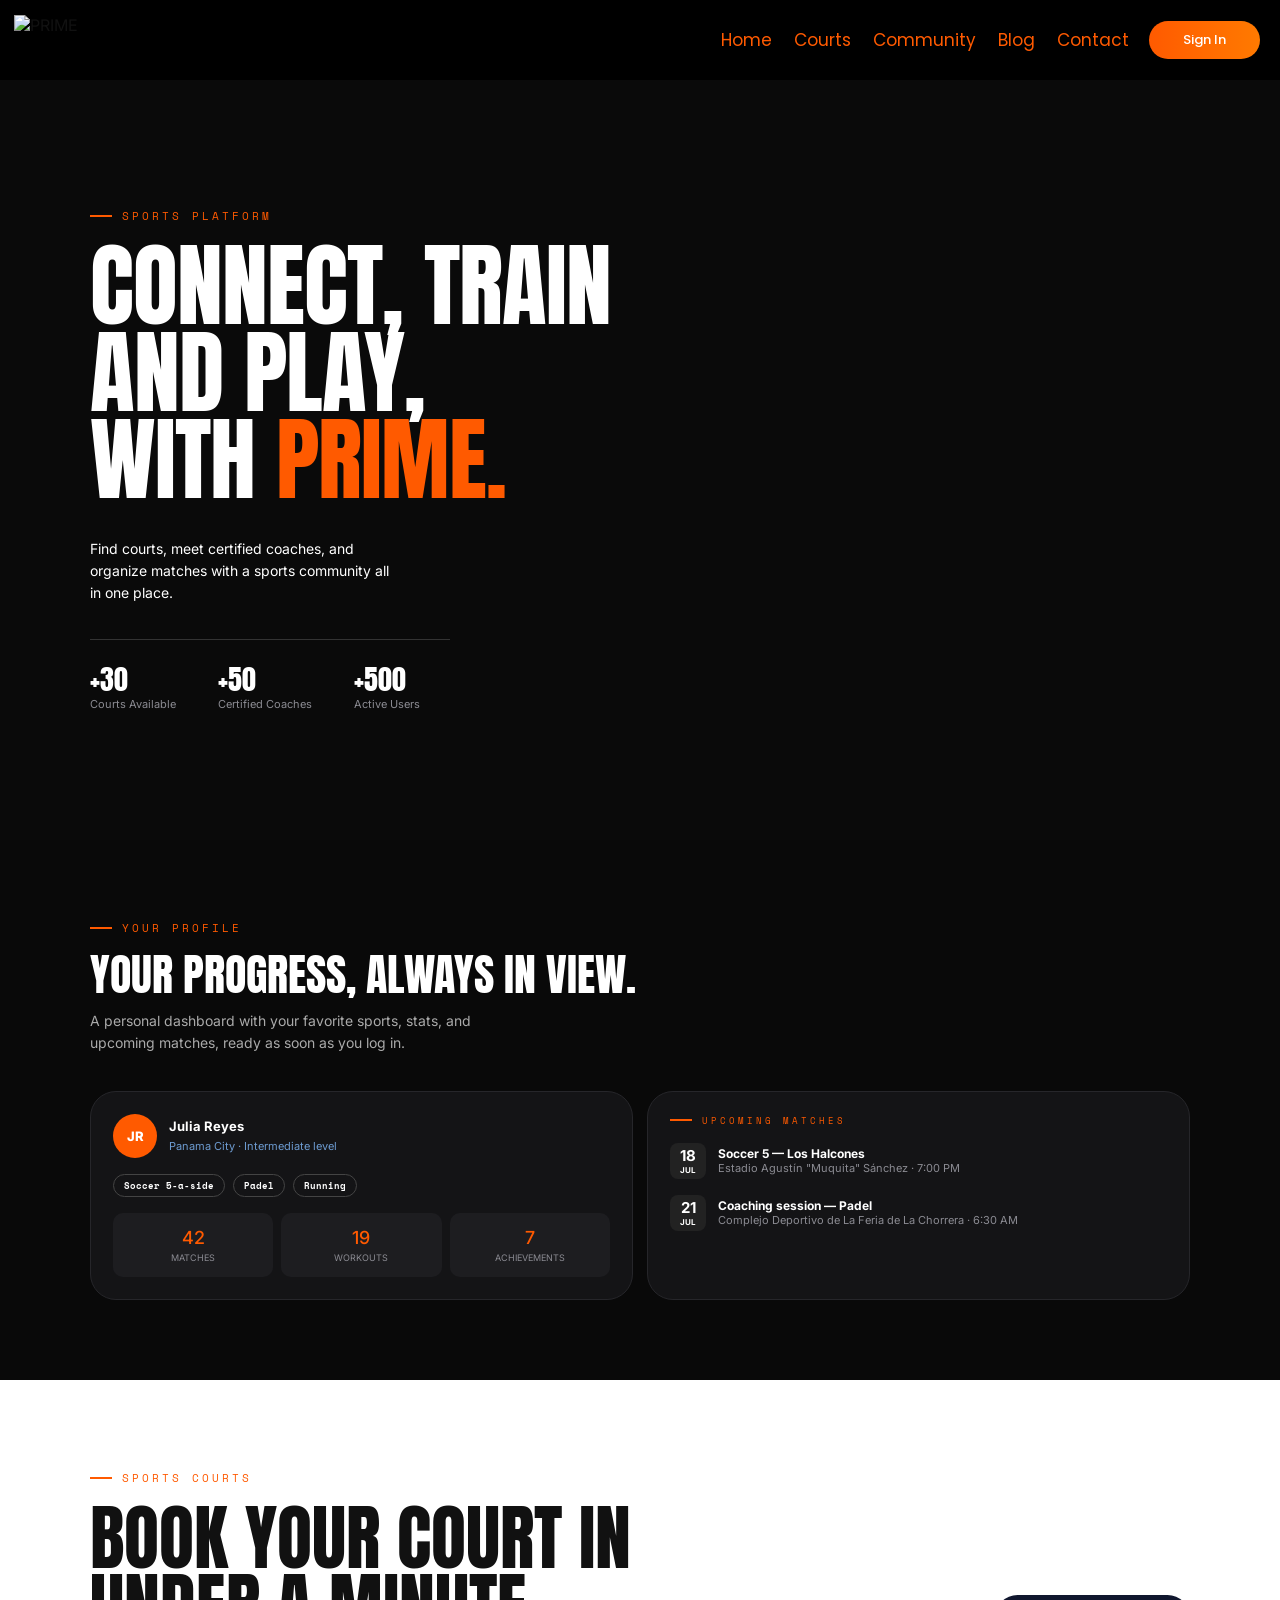
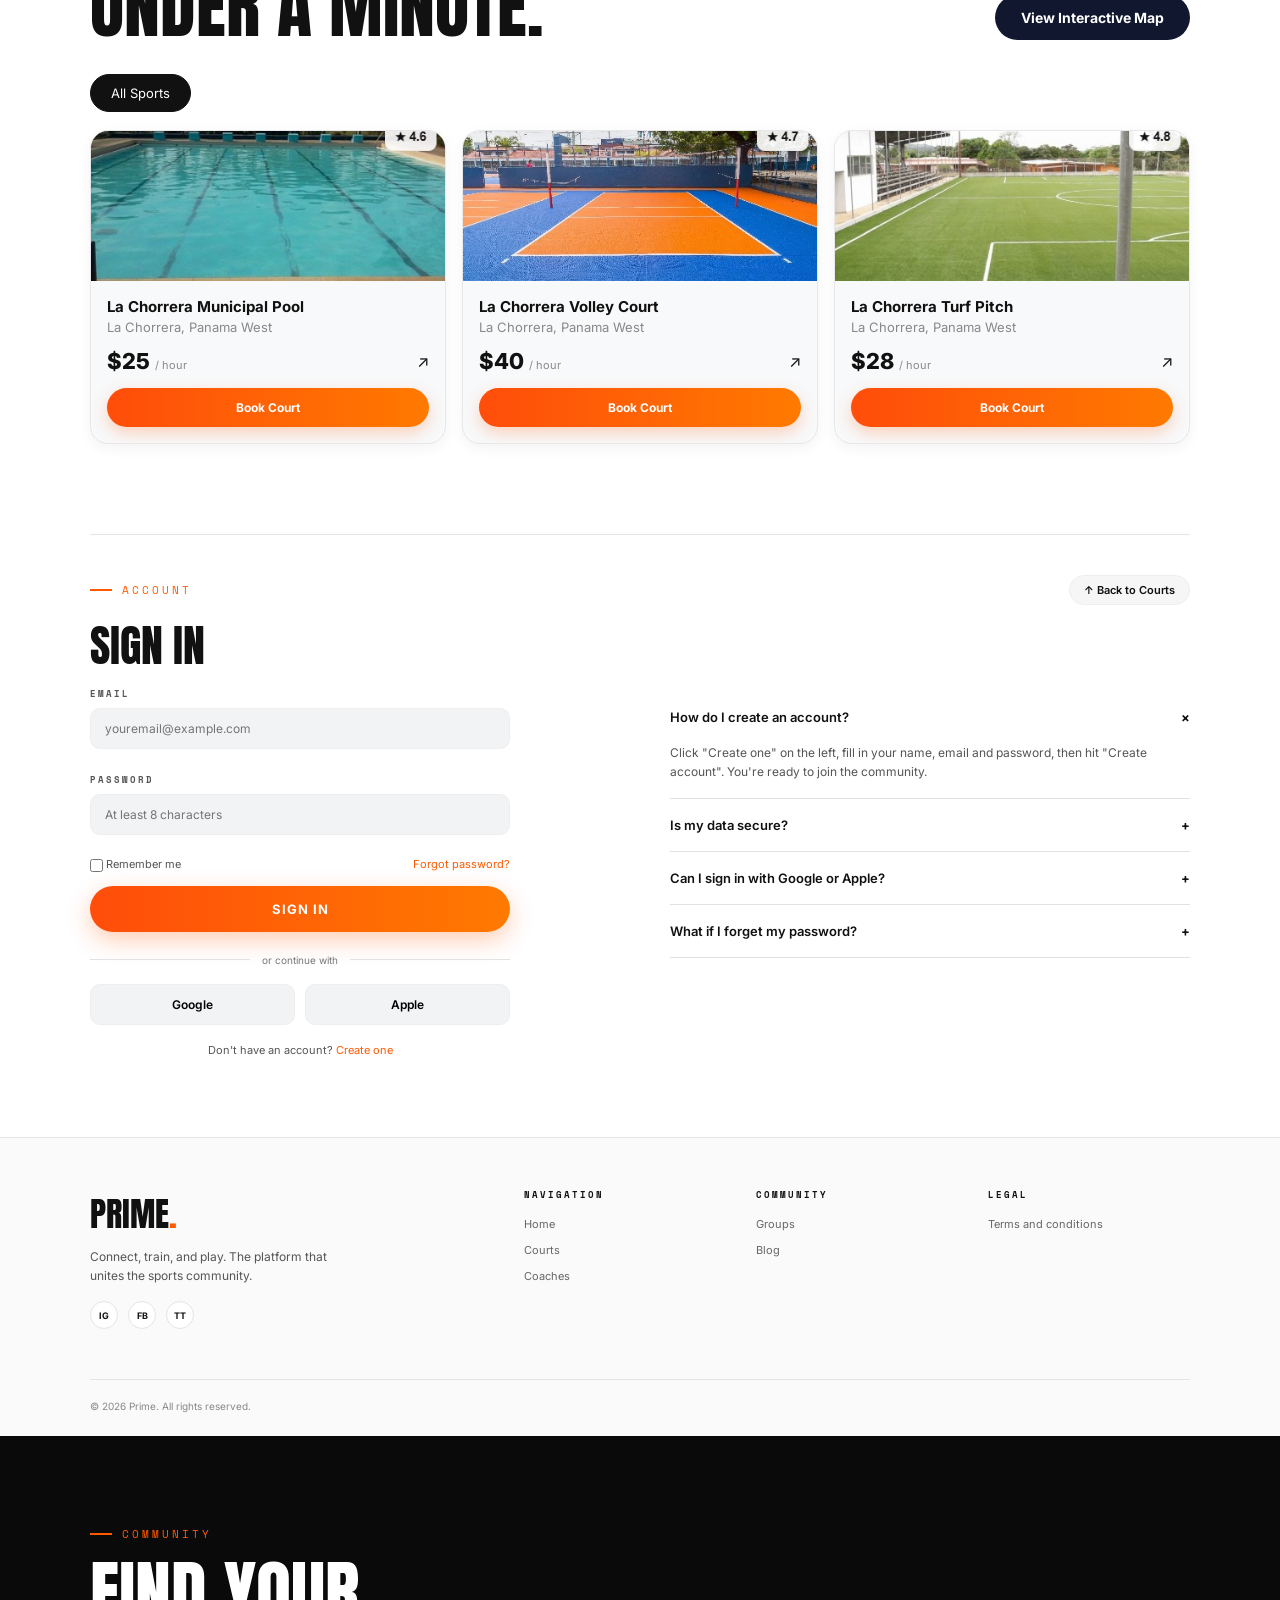
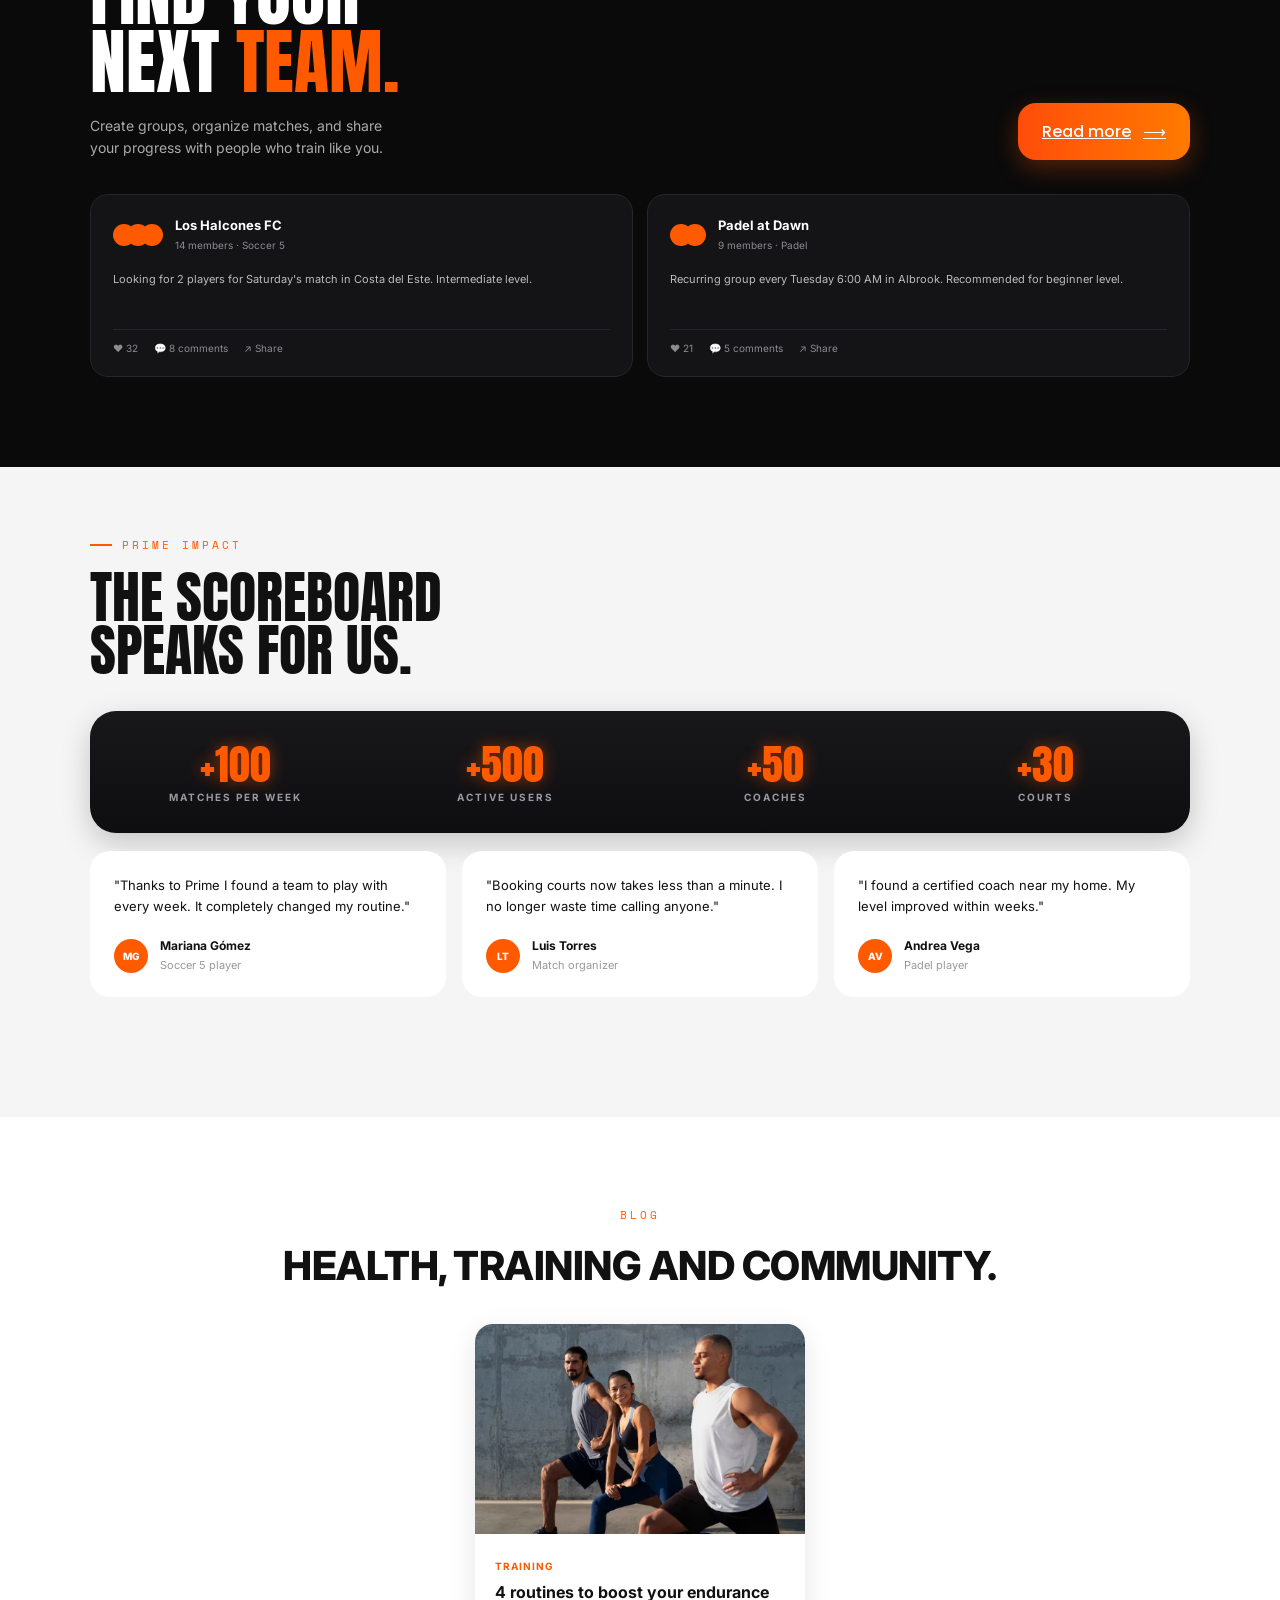
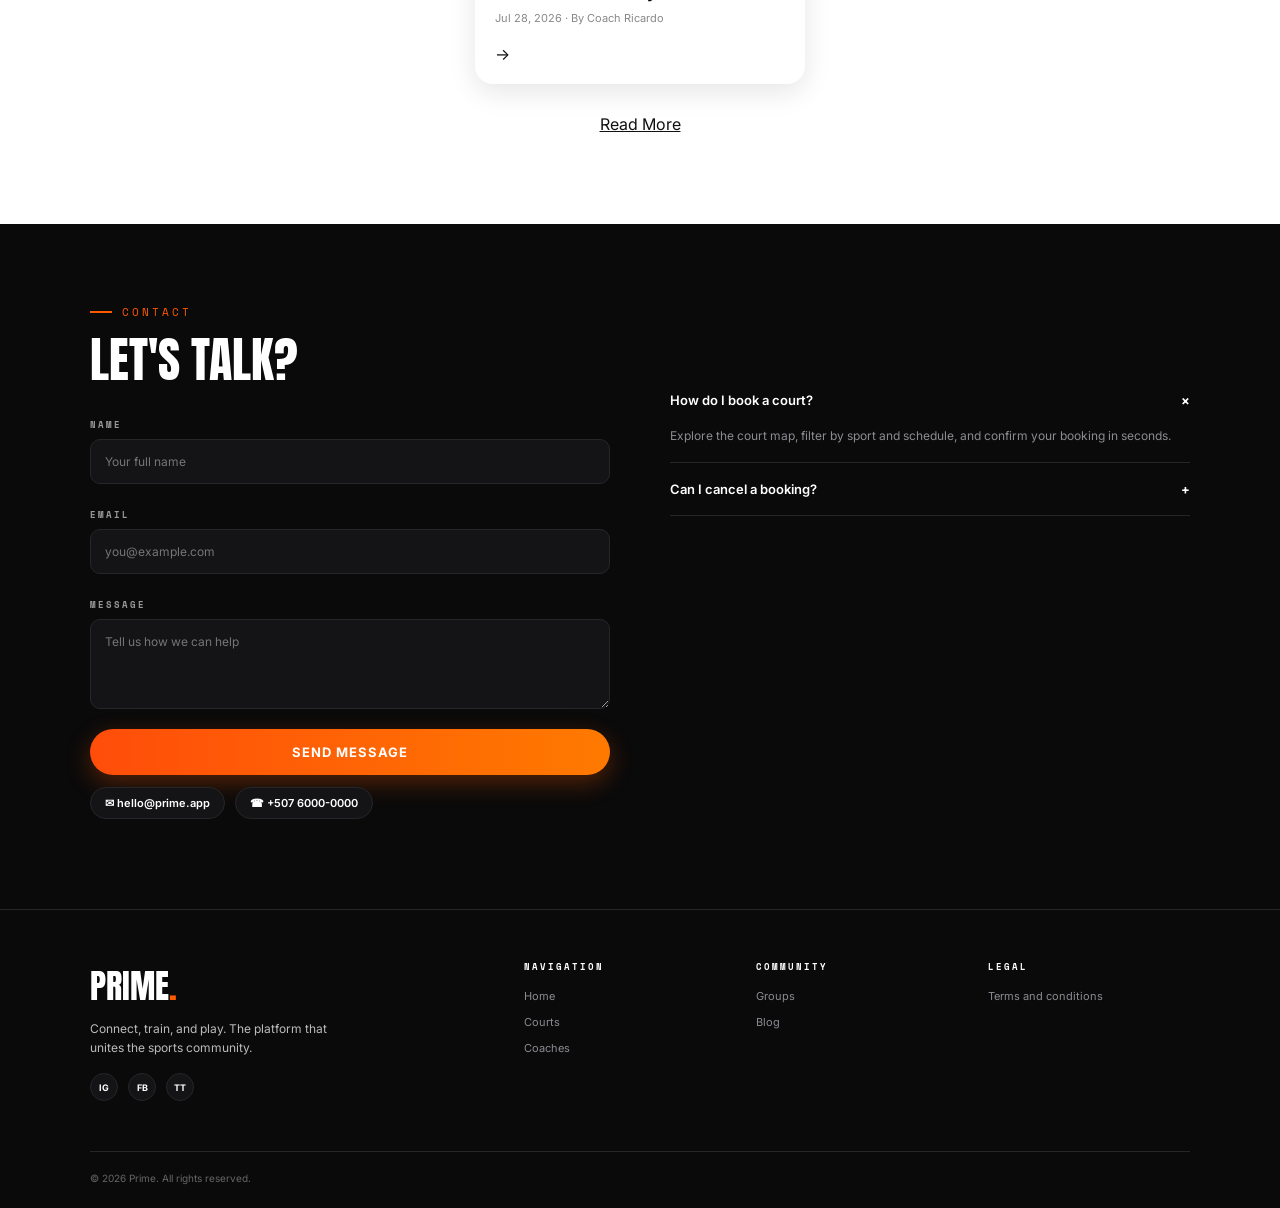
==== commit 98892840: "PRIME: mapa, registro de equipos y correos" ====
--- a/index.html
+++ b/index.html
@@ -1,4 +1,3 @@
-
 <!DOCTYPE html>
 <html lang="en">
 <head>
@@ -11,6 +10,7 @@
   <link href="https://fonts.googleapis.com/css2?family=Anton&family=Inter:wght@400;500;600;700;800&family=Poppins:wght@400;500;600&family=Space+Mono:wght@700&display=swap" rel="stylesheet">
 
   <link rel="stylesheet" href="style.css">
+  <link rel="stylesheet" href="booking-modal.css">
 </head>
 
 <body>
@@ -114,7 +114,7 @@
           <h3>La Chorrera Municipal Pool</h3>
           <small>La Chorrera, Panama West</small>
           <div class="bt"><strong>$25 <small>/ hour</small></strong><span>↗</span></div>
-          <button class="btn go">Book Court</button>
+          <button class="btn go" data-court="pool">Book Court</button>
         </div>
       </article>
 
@@ -124,7 +124,7 @@
           <h3>La Chorrera Volley Court</h3>
           <small>La Chorrera, Panama West</small>
           <div class="bt"><strong>$40 <small>/ hour</small></strong><span>↗</span></div>
-          <button class="btn go">Book Court</button>
+          <button class="btn go" data-court="volley">Book Court</button>
         </div>
       </article>
 
@@ -134,7 +134,7 @@
           <h3>La Chorrera Turf Pitch</h3>
           <small>La Chorrera, Panama West</small>
           <div class="bt"><strong>$28 <small>/ hour</small></strong><span>↗</span></div>
-          <button class="btn go">Book Court</button>
+          <button class="btn go" data-court="turf">Book Court</button>
         </div>
       </article>
     </div>
@@ -215,15 +215,36 @@
   </div>
 </footer>
 
+<!-- ===== COMMUNITY (con botón Read more y tarjetas de grupos) ===== -->
 <section id="community" class="cm">
   <div class="wrap">
-    <p class="lbl">Community</p>
-    <h2>Find your<br>next <span class="on">team.</span></h2>
-
-    <div class="g3" style="margin-top:34px">
-      <div class="cd"><i></i><h3>Find players</h3><p>Discover athletes around you.</p></div>
-      <div class="cd"><i></i><h3>Join matches</h3><p>Find games and join the action.</p></div>
-      <div class="cd"><i></i><h3>Build your team</h3><p>Create your own sports community.</p></div>
+    <div class="cmh">
+      <div>
+        <p class="lbl">Community</p>
+        <h2>Find your<br>next <span class="on">team.</span></h2>
+        <p class="cmsub">Create groups, organize matches, and share your progress with people who train like you.</p>
+      </div>
+      <a href="community.html" class="cm-btn" id="readMore" role="button">Read more <span>⟶</span></a>
+    </div>
+
+    <div class="cmg">
+      <div class="gc">
+        <div class="gh">
+          <div class="dots"><i></i><i></i><i></i></div>
+          <div><b>Los Halcones FC</b><small>14 members · Soccer 5</small></div>
+        </div>
+        <p>Looking for 2 players for Saturday's match in Costa del Este. Intermediate level.</p>
+        <div class="gf"><span>♥ 32</span><span>💬 8 comments</span><span>↗ Share</span></div>
+      </div>
+
+      <div class="gc">
+        <div class="gh">
+          <div class="dots"><i></i><i></i></div>
+          <div><b>Padel at Dawn</b><small>9 members · Padel</small></div>
+        </div>
+        <p>Recurring group every Tuesday 6:00 AM in Albrook. Recommended for beginner level.</p>
+        <div class="gf"><span>♥ 21</span><span>💬 5 comments</span><span>↗ Share</span></div>
+      </div>
     </div>
   </div>
 </section>
@@ -270,11 +291,11 @@
         <span class="k">TRAINING</span>
         <h3>4 routines to boost your endurance</h3>
         <small>Jul 28, 2026 · By Coach Ricardo</small>
-        <a href="#">→</a>
+        <a href="routines.html">→</a>
       </div>
     </article>
 
-    <a href="#" class="rm">Read More</a>
+    <a href="routines.html" class="rm">Read More</a>
   </div>
 </section>
 
@@ -357,5 +378,48 @@
 });
 </script>
 
+<script>
+/* Read more -> community.html (respaldo por si algo bloquea el enlace) */
+document.getElementById('readMore').addEventListener('click', function(e){
+  e.preventDefault();
+  window.location.href = 'community.html';
+});
+</script>
+
+<script src="https://cdn.jsdelivr.net/npm/@supabase/supabase-js@2"></script>
+<!-- Sistema de reservas -->
+<script src="booking.js"></script>
+
+<!-- Aviso "You're in PRIME" después de iniciar sesión (no cambia el botón Sign In) -->
+<script>
+(() => {
+  try {
+    if (!sessionStorage.getItem("prime_welcome")) return;
+    sessionStorage.removeItem("prime_welcome");
+
+    // Nombre (si existe) tomado de la sesión guardada por Supabase
+    let name = "";
+    for (const store of [localStorage, sessionStorage]) {
+      for (let i = 0; i < store.length; i++) {
+        const k = store.key(i);
+        if (k && k.startsWith("sb-") && k.endsWith("-auth-token")) {
+          const u = JSON.parse(store.getItem(k) || "{}").user;
+          name = (u && u.user_metadata && (u.user_metadata.full_name || u.user_metadata.name)) || "";
+        }
+      }
+    }
+    name = name.replace(/[<>&"]/g, "");
+
+    const t = document.createElement("div");
+    t.className = "prime-toast";
+    t.setAttribute("role", "status");
+    t.innerHTML = "🎉 You're in <b>PRIME</b>" + (name ? ", " + name : "") + "!";
+    document.body.appendChild(t);
+    requestAnimationFrame(() => t.classList.add("show"));
+    setTimeout(() => { t.classList.remove("show"); setTimeout(() => t.remove(), 400); }, 4000);
+  } catch (e) {}
+})();
+</script>
+
 </body>
-</html>
+</html>
--- a/style.css
+++ b/style.css
@@ -162,4 +162,30 @@
 .si{font-family:Poppins,sans-serif;font-size:13px;font-weight:500;padding:9px 34px}
 .hd img{height:50px}
 #courts,#community,#blog{scroll-margin-top:14px}
-@media(max-width:800px){.nav a{font-size:18px}.si{font-size:12px;padding:8px 20px}}+@media(max-width:800px){.nav a{font-size:18px}.si{font-size:12px;padding:8px 20px}}
+
+/* ===== Community header + Read more ===== */
+.cmh{display:flex;justify-content:space-between;align-items:flex-end;gap:24px;flex-wrap:wrap}
+.cm h2{margin-bottom:18px}
+.cmsub{color:#aaa;font-size:14px;line-height:1.6;max-width:320px}
+.cm-btn{position:relative;z-index:5;cursor:pointer;pointer-events:auto;touch-action:manipulation;-webkit-tap-highlight-color:transparent;display:inline-flex;align-items:center;gap:12px;background:linear-gradient(90deg,#ff4d0a,#ff7a00);color:#fff;font-family:Poppins,sans-serif;font-weight:500;font-size:16px;padding:16px 24px;border-radius:18px;text-decoration:underline;box-shadow:0 8px 24px rgba(255,90,0,.3)}
+.cm-btn span{text-decoration:none;pointer-events:none}
+.cm-btn:hover{filter:brightness(1.1)}
+.cmh,.cmh>div{position:relative;z-index:2}
+
+/* ===== Group cards ===== */
+.cmg{display:grid;grid-template-columns:1fr 1fr;gap:14px;margin-top:34px}
+.gc{background:var(--card);border:1px solid var(--ln);border-radius:18px;padding:22px}
+.gh{display:flex;gap:12px;align-items:center;margin-bottom:18px}
+.gh b{display:block;font-size:13px}
+.gh small{font-size:10px;color:var(--mut)}
+.dots{display:flex;padding-right:8px}
+.dots i{width:22px;height:22px;border-radius:50%;background:var(--o);margin-right:-8px}
+.gc p{font-size:11px;line-height:1.6;color:#bbb;min-height:44px}
+.gf{display:flex;gap:16px;font-size:10px;color:var(--mut);border-top:1px solid var(--ln);padding-top:12px;margin-top:14px}
+@media(max-width:800px){.cmg{grid-template-columns:1fr}}
+
+/* ===== Sesión iniciada ===== */
+.prime-toast{position:fixed;top:96px;left:50%;transform:translate(-50%,-20px);z-index:400;display:flex;align-items:center;gap:8px;max-width:90vw;background:#111;color:#fff;border:1px solid var(--o);border-radius:16px;padding:14px 22px;font:600 14px Poppins,Inter,sans-serif;box-shadow:0 12px 40px rgba(255,90,0,.3);opacity:0;transition:opacity .35s,transform .35s}
+.prime-toast.show{opacity:1;transform:translate(-50%,0)}
+.prime-toast b{color:var(--o)}
--- a/booking-modal.css
+++ b/booking-modal.css
@@ -0,0 +1,27 @@
+/* PRIME - booking-modal.css */
+.bk-ov{position:fixed;inset:0;z-index:100;display:none;align-items:center;justify-content:center;padding:16px;background:rgba(0,0,0,.55);backdrop-filter:blur(6px);-webkit-backdrop-filter:blur(6px)}
+.bk-ov.open{display:flex}
+.bk-md{position:relative;width:312px;max-width:100%;max-height:94vh;overflow-y:auto;background:#fff;border:1px solid #d9dbde;border-radius:16px;box-shadow:0 12px 36px rgba(0,0,0,.28);font-family:Arial,Helvetica,sans-serif;color:#111}
+.bk-img{height:110px;background-size:cover;background-position:center;background-color:#cfd3d8}
+.bk-x{position:absolute;top:10px;right:10px;width:24px;height:24px;border-radius:50%;border:1px solid #d9dbde;background:#fff;color:#111;font-size:12px;line-height:1;cursor:pointer;display:grid;place-items:center;padding:0}
+.bk-bd{padding:15px 16px 14px}
+.bk-bd h3{font-size:15px;font-weight:700;line-height:1.2;color:#111;margin-bottom:6px}
+.bk-loc{font-size:10px;color:#777}
+.bk-info{display:flex;justify-content:space-between;align-items:flex-end;height:51px;padding:0 12px 10px;background:#f1f2f4;border:2px solid #e6e8ea;border-radius:12px;margin:15px 0 17px}
+.bk-info small{display:block;font-size:8px;font-weight:700;letter-spacing:.3px;color:#666;text-transform:uppercase;margin-bottom:3px}
+.bk-info b{display:block;font-size:16px;font-weight:700;line-height:1;color:#111}
+.bk-info .r{text-align:right}
+.bk-info .r b{font-size:11px;letter-spacing:.5px;text-transform:uppercase}
+.bk-lb{font-size:9px;font-weight:700;letter-spacing:.8px;color:#666;text-transform:uppercase;margin-bottom:8px}
+.bk-days{display:flex;gap:5px;margin-bottom:10px}
+.bk-days button{height:24px;padding:0 11px;border:1px solid #e3e5e8;background:#f1f2f4;border-radius:8px;font:700 8.5px Arial,Helvetica,sans-serif;color:#111;cursor:pointer}
+.bk-days button.on{background:#ff3d00;border-color:#ff3d00;color:#fff}
+.bk-slots{display:grid;grid-template-columns:repeat(3,1fr);gap:7px 5px;margin-bottom:15px}
+.bk-slots button{height:27px;padding:0;border:2px solid #e6e8ea;background:#f1f2f4;border-radius:8px;font:700 9px Arial,Helvetica,sans-serif;color:#111;cursor:pointer}
+.bk-slots button:hover:not(:disabled):not(.on){border-color:#ff5a00}
+.bk-slots button.on{background:#ff3d00;border-color:#ff3d00;color:#fff}
+.bk-slots button:disabled{background:#f7f7f8;border-color:#f7f7f8;color:#a5a8ad;text-decoration:line-through;cursor:not-allowed}
+.bk-ok{display:block;width:100%;height:31px;border:0;border-radius:10px;background:#e8eaed;color:#9aa0a6;font:700 10px Arial,Helvetica,sans-serif;cursor:not-allowed}
+.bk-ok.ready{background:linear-gradient(90deg,#ff4d0a,#ff7a00);color:#fff;cursor:pointer}
+.bk-ft{text-align:center;font-size:8px;color:#777;margin-top:11px}
+body.bk-lock{overflow:hidden}
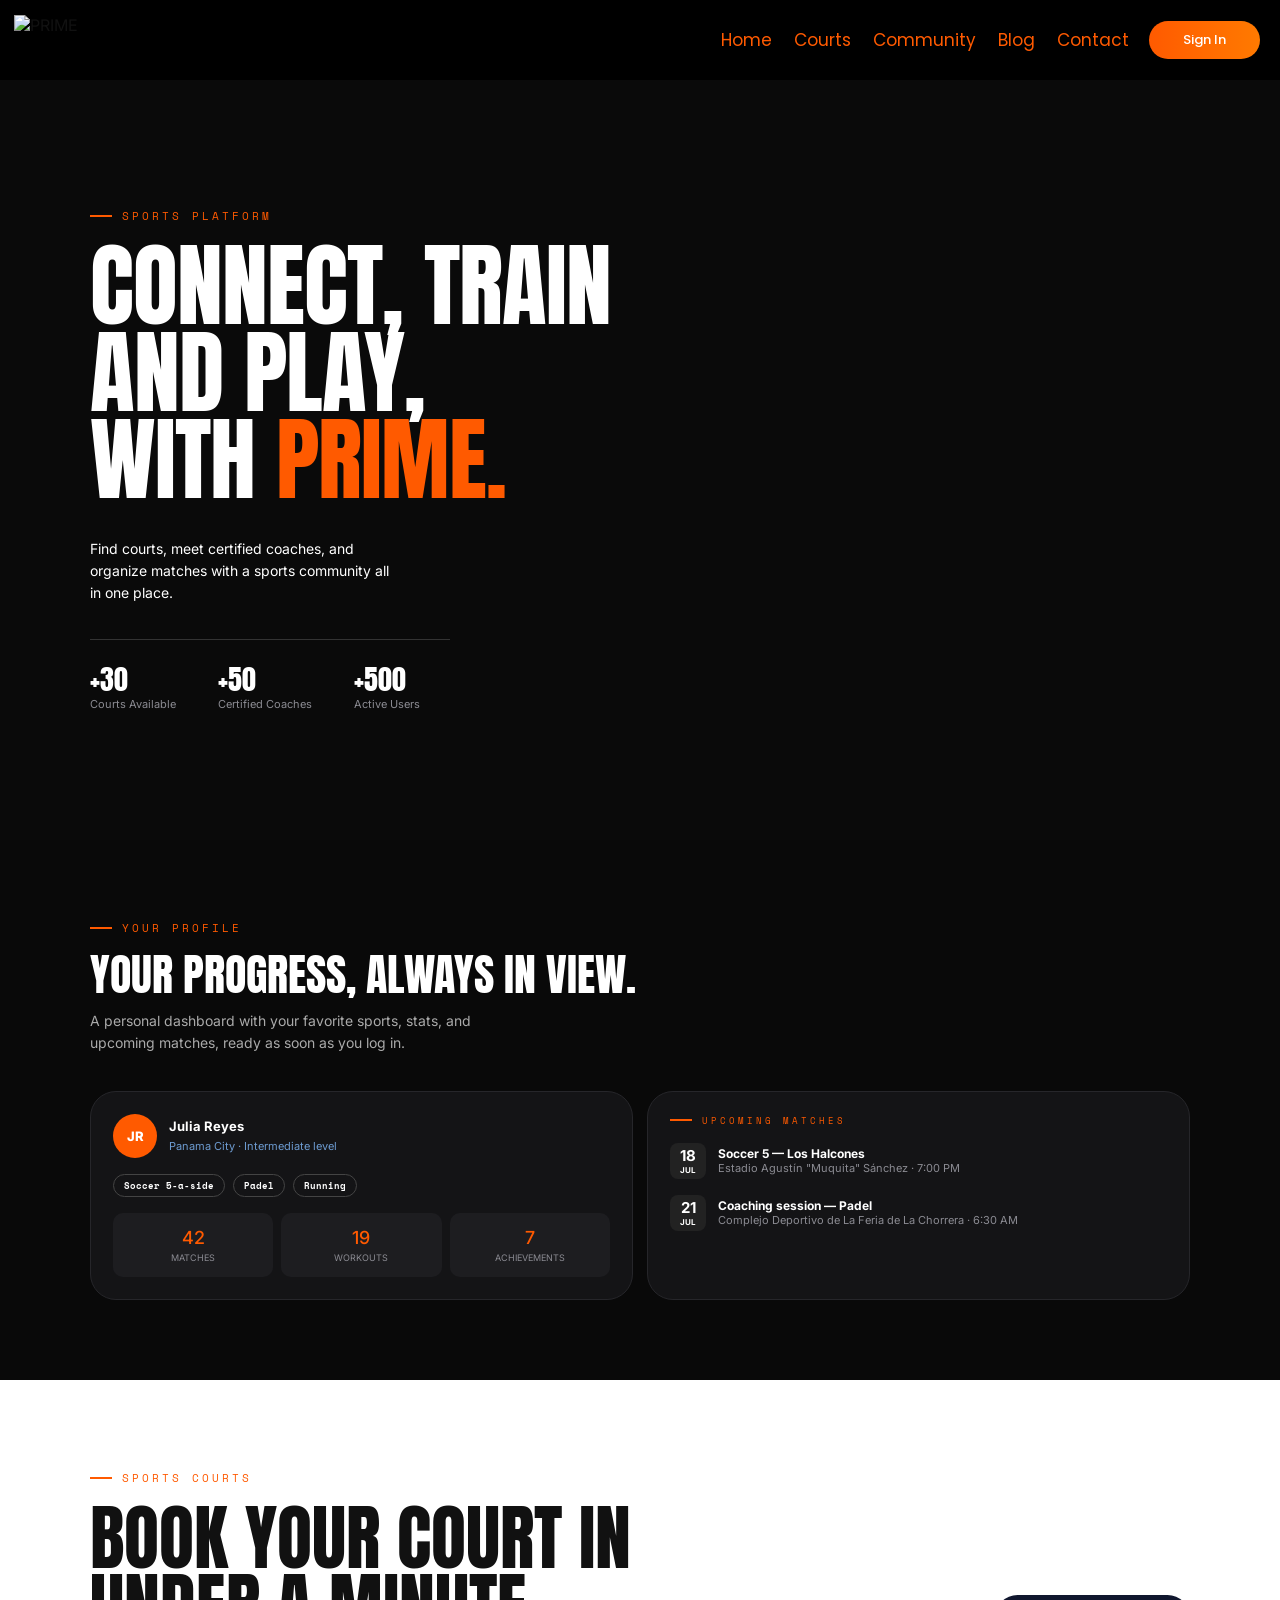
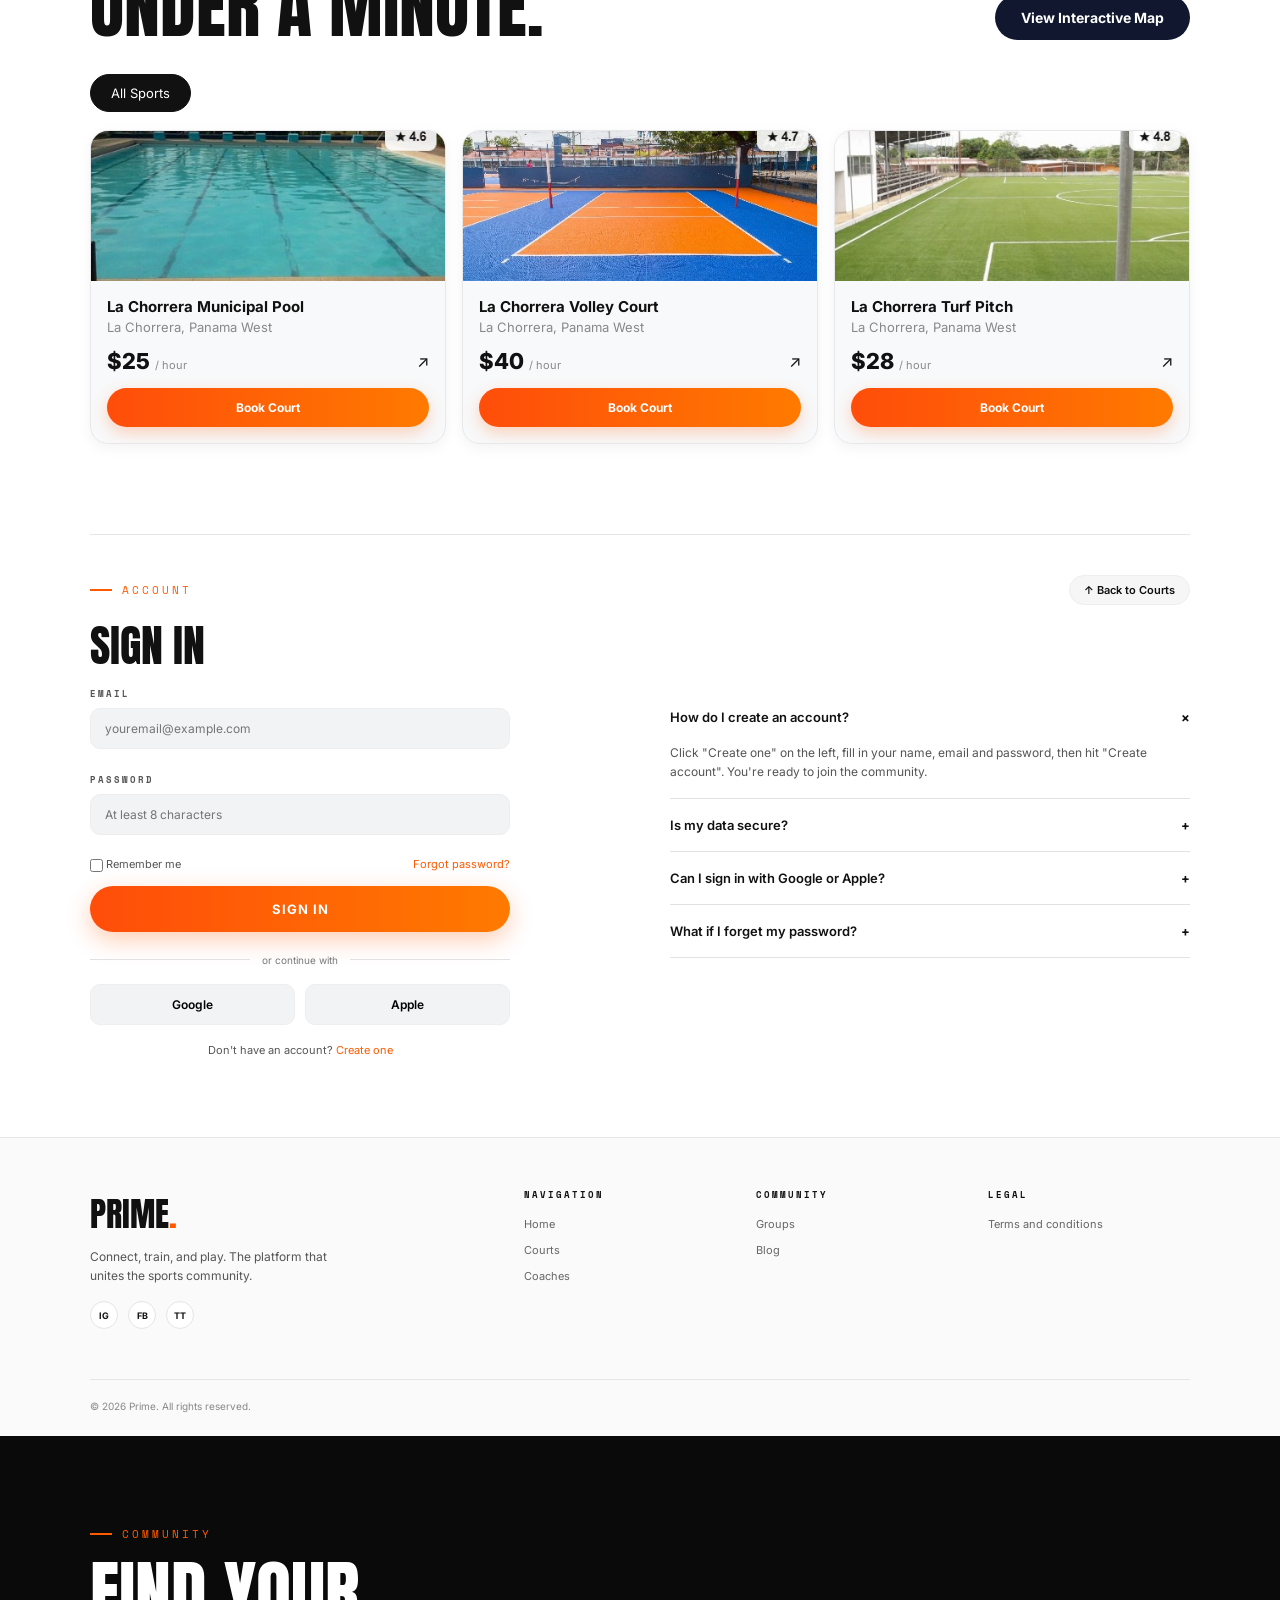
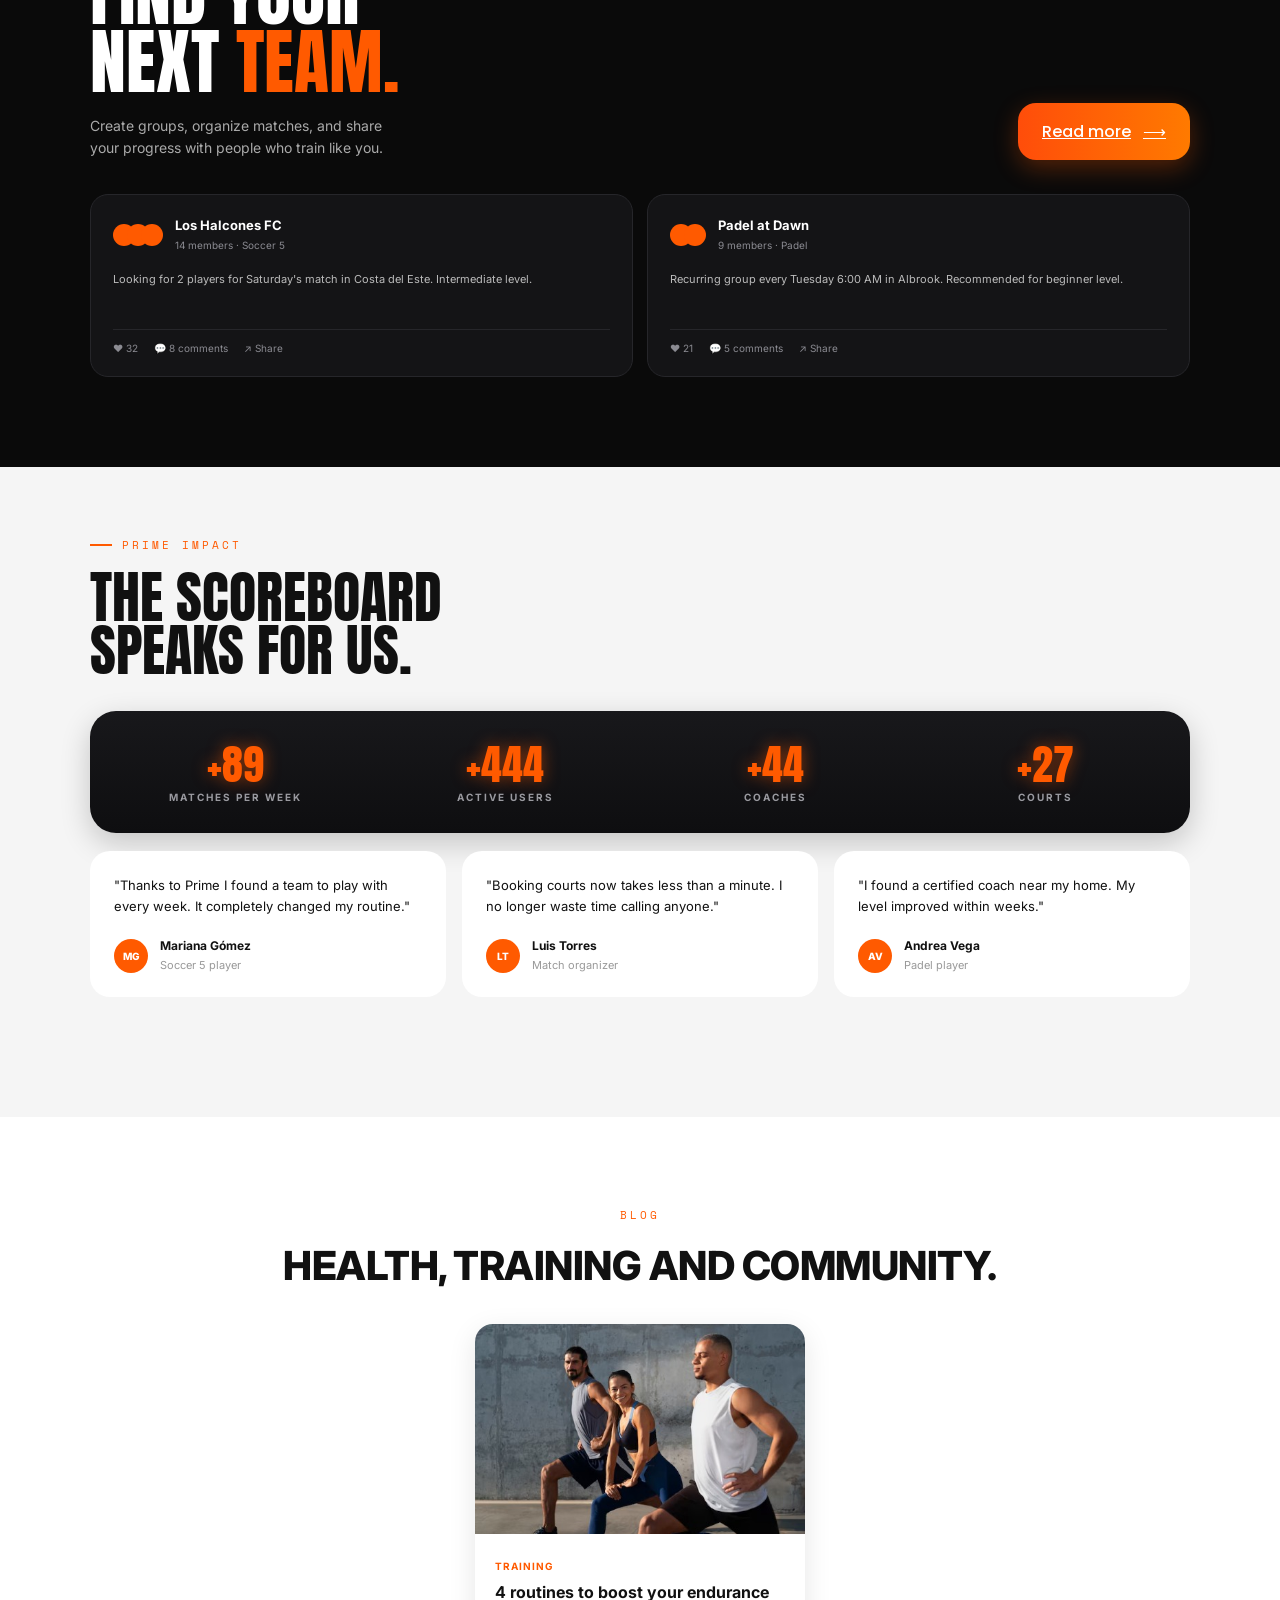
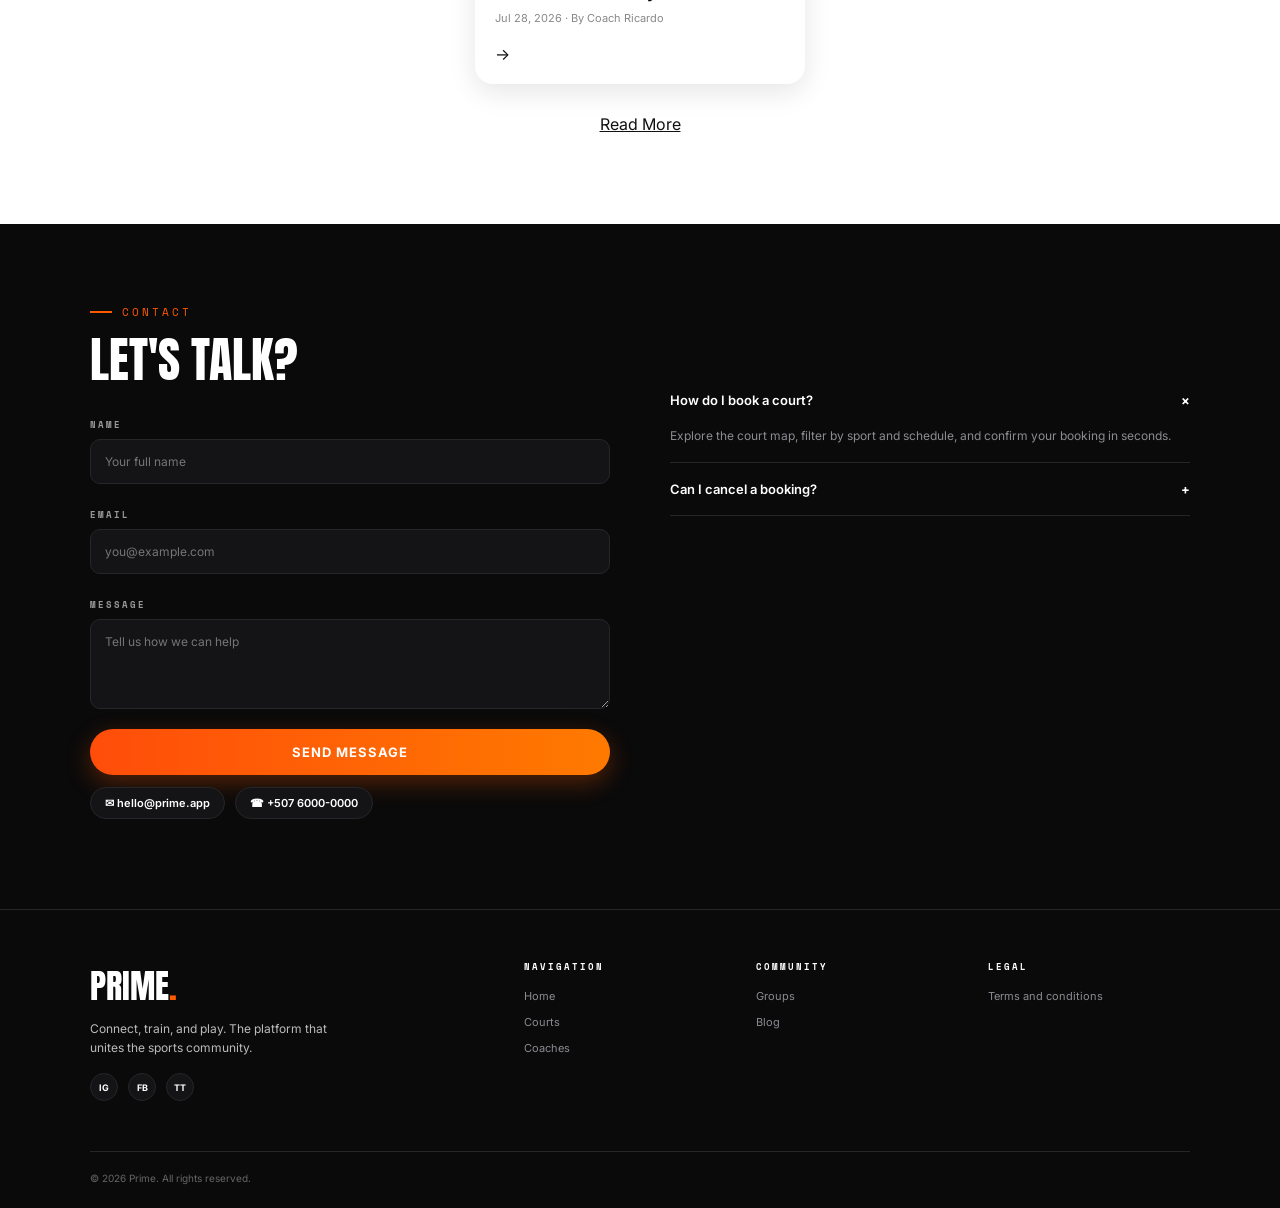
==== commit 31e898ed: "Actualizacion del diseño de PRIME" ====
--- a/index.html
+++ b/index.html
@@ -421,5 +421,67 @@
 })();
 </script>
 
+<!-- Animaciones PRIME -->
+<script>
+/* ============ PRIME · animaciones ============ */
+(() => {
+  const doc = document.documentElement;
+  const reduce = matchMedia('(prefers-reduced-motion: reduce)').matches;
+
+  doc.classList.add('js');
+
+  /* Reveal al hacer scroll (con escalonado en grupos) */
+  const groups = ['.g3', '.cmg', '.pg', '.bar', '.stats', '.mini', '.two'];
+  const single = ['.prof .lbl', '.prof h2', '.prof .sub', '.courts .ch', '.flt', '.cm .cmh',
+                  '.imp .lbl', '.imp h2', '.blog .lbl', '.blog h2', '.bc', '.rm', '.ct h2', '.ct .lbl', '.sh', '.sign h2'];
+  single.forEach(sel => document.querySelectorAll(sel).forEach(el => el.classList.add('rv')));
+  groups.forEach(sel => document.querySelectorAll(sel).forEach(g => {
+    [...g.children].forEach((c, i) => { c.classList.add('rv'); c.style.setProperty('--d', (i * 0.12) + 's'); });
+  }));
+  document.querySelectorAll('.faq .q').forEach((q, i) => { q.classList.add('rv'); q.style.setProperty('--d', (i * 0.1) + 's'); });
+
+  const io = new IntersectionObserver(es => es.forEach(e => {
+    if (e.isIntersecting) { e.target.classList.add('in'); io.unobserve(e.target); }
+  }), { threshold: .12, rootMargin: '0px 0px -40px 0px' });
+  document.querySelectorAll('.rv').forEach(el => io.observe(el));
+
+  /* Contadores animados (+30, +500, ...) */
+  const count = el => {
+    const txt = el.textContent.trim();
+    const m = txt.match(/^(\D*)(\d+)(\D*)$/);
+    if (!m || reduce) return;
+    const [, pre, n, suf] = m, end = +n, t0 = performance.now(), dur = 1600;
+    const tick = t => {
+      const p = Math.min((t - t0) / dur, 1), e = 1 - Math.pow(1 - p, 3);
+      el.textContent = pre + Math.round(end * e) + suf;
+      if (p < 1) requestAnimationFrame(tick);
+    };
+    el.textContent = pre + '0' + suf;
+    requestAnimationFrame(tick);
+  };
+  const co = new IntersectionObserver(es => es.forEach(e => {
+    if (e.isIntersecting) { count(e.target); co.unobserve(e.target); }
+  }), { threshold: .6 });
+  document.querySelectorAll('.stats .num, .bar .num, .mini b').forEach(el => co.observe(el));
+
+  if (reduce) return;
+
+  /* Tilt 3D suave en tarjetas (solo con mouse) */
+  if (matchMedia('(hover:hover)').matches) {
+    document.querySelectorAll('.cc, .gc, .tc, .pc').forEach(card => {
+      card.addEventListener('mousemove', e => {
+        const r = card.getBoundingClientRect();
+        const x = (e.clientX - r.left) / r.width - .5;
+        const y = (e.clientY - r.top) / r.height - .5;
+        card.style.transform = `translateY(-8px) perspective(900px) rotateX(${-y * 5}deg) rotateY(${x * 6}deg)`;
+      });
+      card.addEventListener('mouseleave', () => { card.style.transform = ''; });
+    });
+  }
+
+})();
+
+</script>
+
 </body>
 </html>
--- a/style.css
+++ b/style.css
@@ -188,4 +188,38 @@
 /* ===== Sesión iniciada ===== */
 .prime-toast{position:fixed;top:96px;left:50%;transform:translate(-50%,-20px);z-index:400;display:flex;align-items:center;gap:8px;max-width:90vw;background:#111;color:#fff;border:1px solid var(--o);border-radius:16px;padding:14px 22px;font:600 14px Poppins,Inter,sans-serif;box-shadow:0 12px 40px rgba(255,90,0,.3);opacity:0;transition:opacity .35s,transform .35s}
 .prime-toast.show{opacity:1;transform:translate(-50%,0)}
-.prime-toast b{color:var(--o)}+.prime-toast b{color:var(--o)}
+
+/* ============ PRIME · solo movimiento (no cambia el diseño) ============ */
+:root{--ease:cubic-bezier(.22,.8,.24,1)}
+
+/* Entrada del hero */
+.hero .lbl,.hero h1,.hero p.d,.hero .stats{opacity:0;transform:translateY(28px);animation:up .9s var(--ease) forwards}
+.hero .lbl{animation-delay:.1s}.hero h1{animation-delay:.25s}.hero p.d{animation-delay:.45s}.hero .stats{animation-delay:.6s}
+@keyframes up{to{opacity:1;transform:none}}
+
+/* Aparecer al hacer scroll */
+.js .rv{opacity:0;transform:translateY(36px);transition:opacity .8s var(--ease),transform .8s var(--ease);transition-delay:var(--d,0s)}
+.js .rv.in{opacity:1;transform:none}
+
+/* Tarjetas: solo se elevan al pasar el mouse */
+.cc,.pc,.gc,.tc,.bc{transition:transform .4s var(--ease),box-shadow .4s var(--ease)}
+.cc:hover,.tc:hover,.bc:hover{transform:translateY(-8px);box-shadow:0 20px 40px rgba(0,0,0,.14)}
+.pc:hover,.gc:hover{transform:translateY(-6px);box-shadow:0 18px 40px rgba(255,90,0,.12)}
+.cc .im,.bc .im{transition:transform .8s var(--ease)}
+.cc,.bc{overflow:hidden}
+.cc:hover .im,.bc:hover .im{transform:scale(1.06)}
+
+/* Botones */
+.btn,.cm-btn,.map,.si{transition:transform .25s var(--ease),box-shadow .25s,filter .25s}
+.btn:hover,.cm-btn:hover,.map:hover,.si:hover{transform:translateY(-2px)}
+.btn:active,.cm-btn:active{transform:scale(.98)}
+
+/* FAQ con apertura suave */
+.q p{display:block;max-height:0;overflow:hidden;padding-bottom:0;opacity:0;transition:max-height .5s var(--ease),opacity .4s,padding .4s}
+.q.open p{max-height:200px;opacity:1;padding-bottom:16px}
+
+@media(prefers-reduced-motion:reduce){
+  *,*:before,*:after{animation:none!important;transition:none!important}
+  .js .rv,.hero .lbl,.hero h1,.hero p.d,.hero .stats{opacity:1;transform:none}
+}
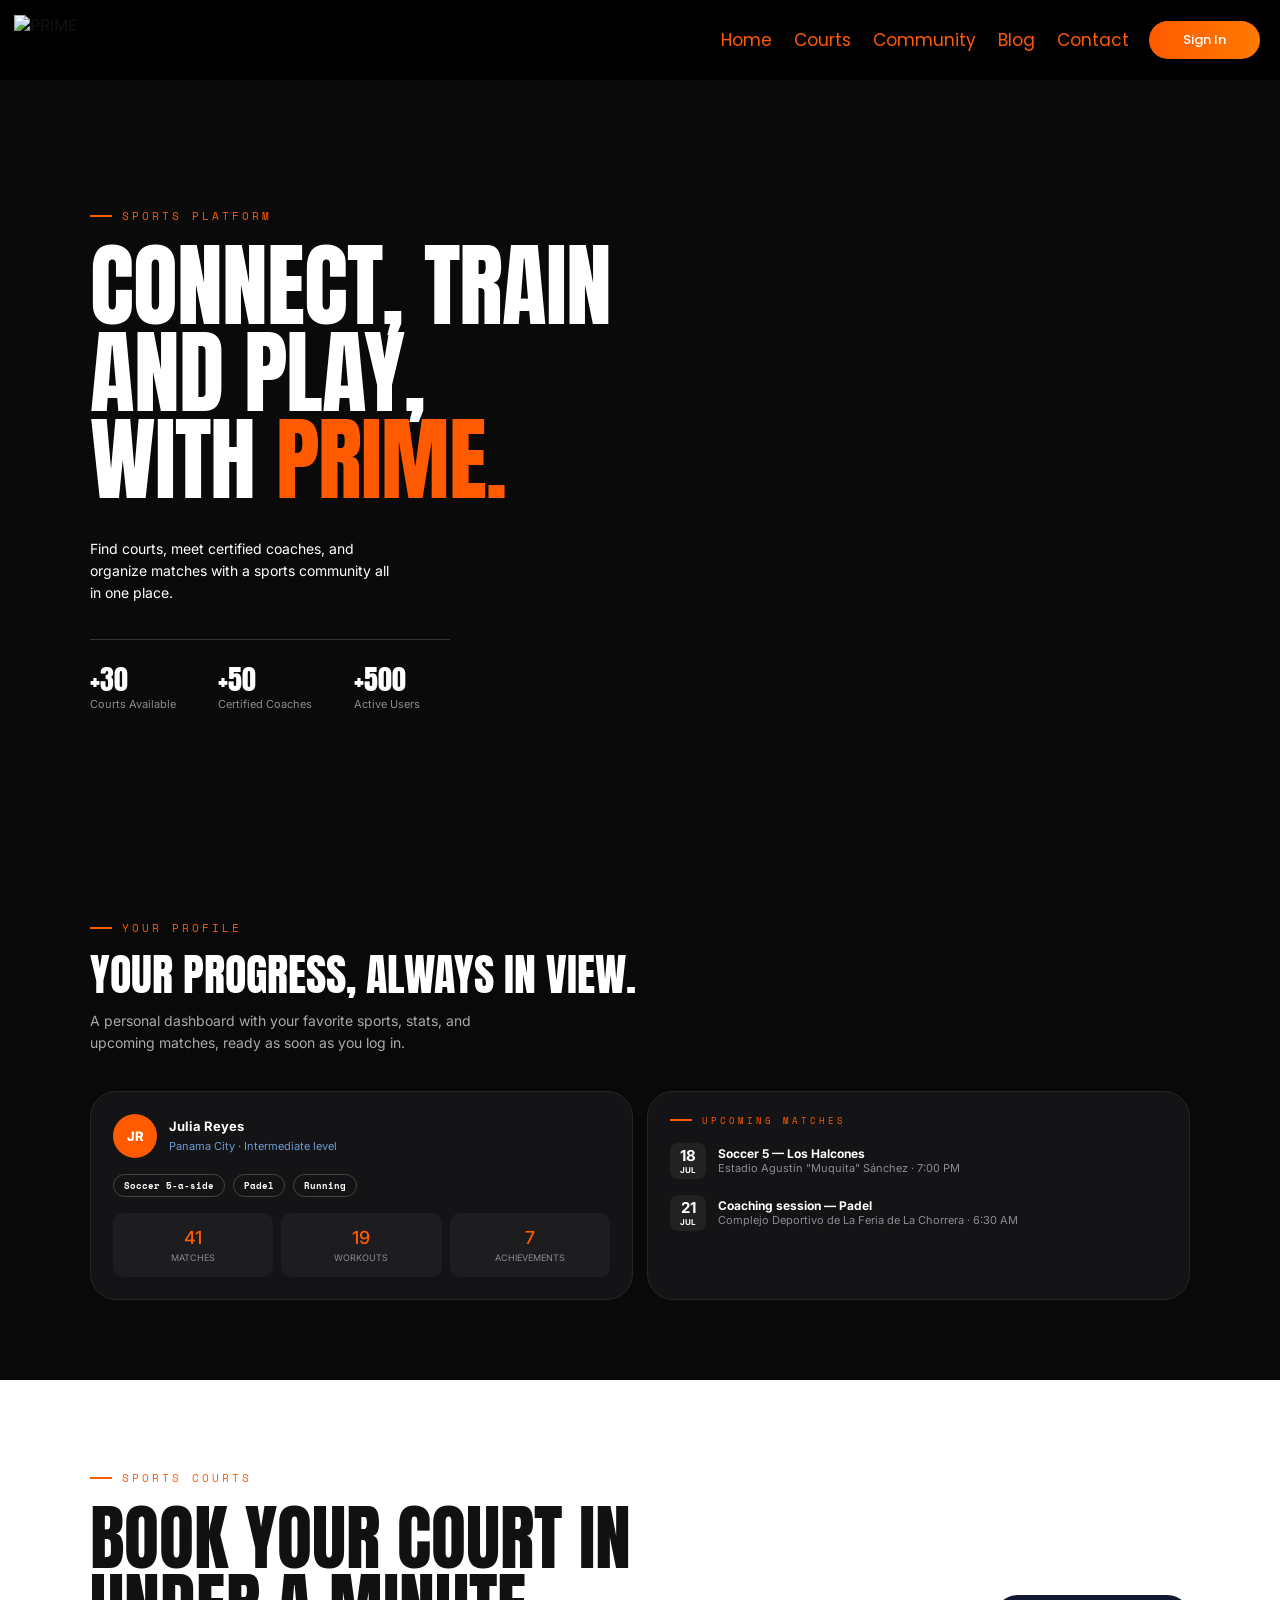
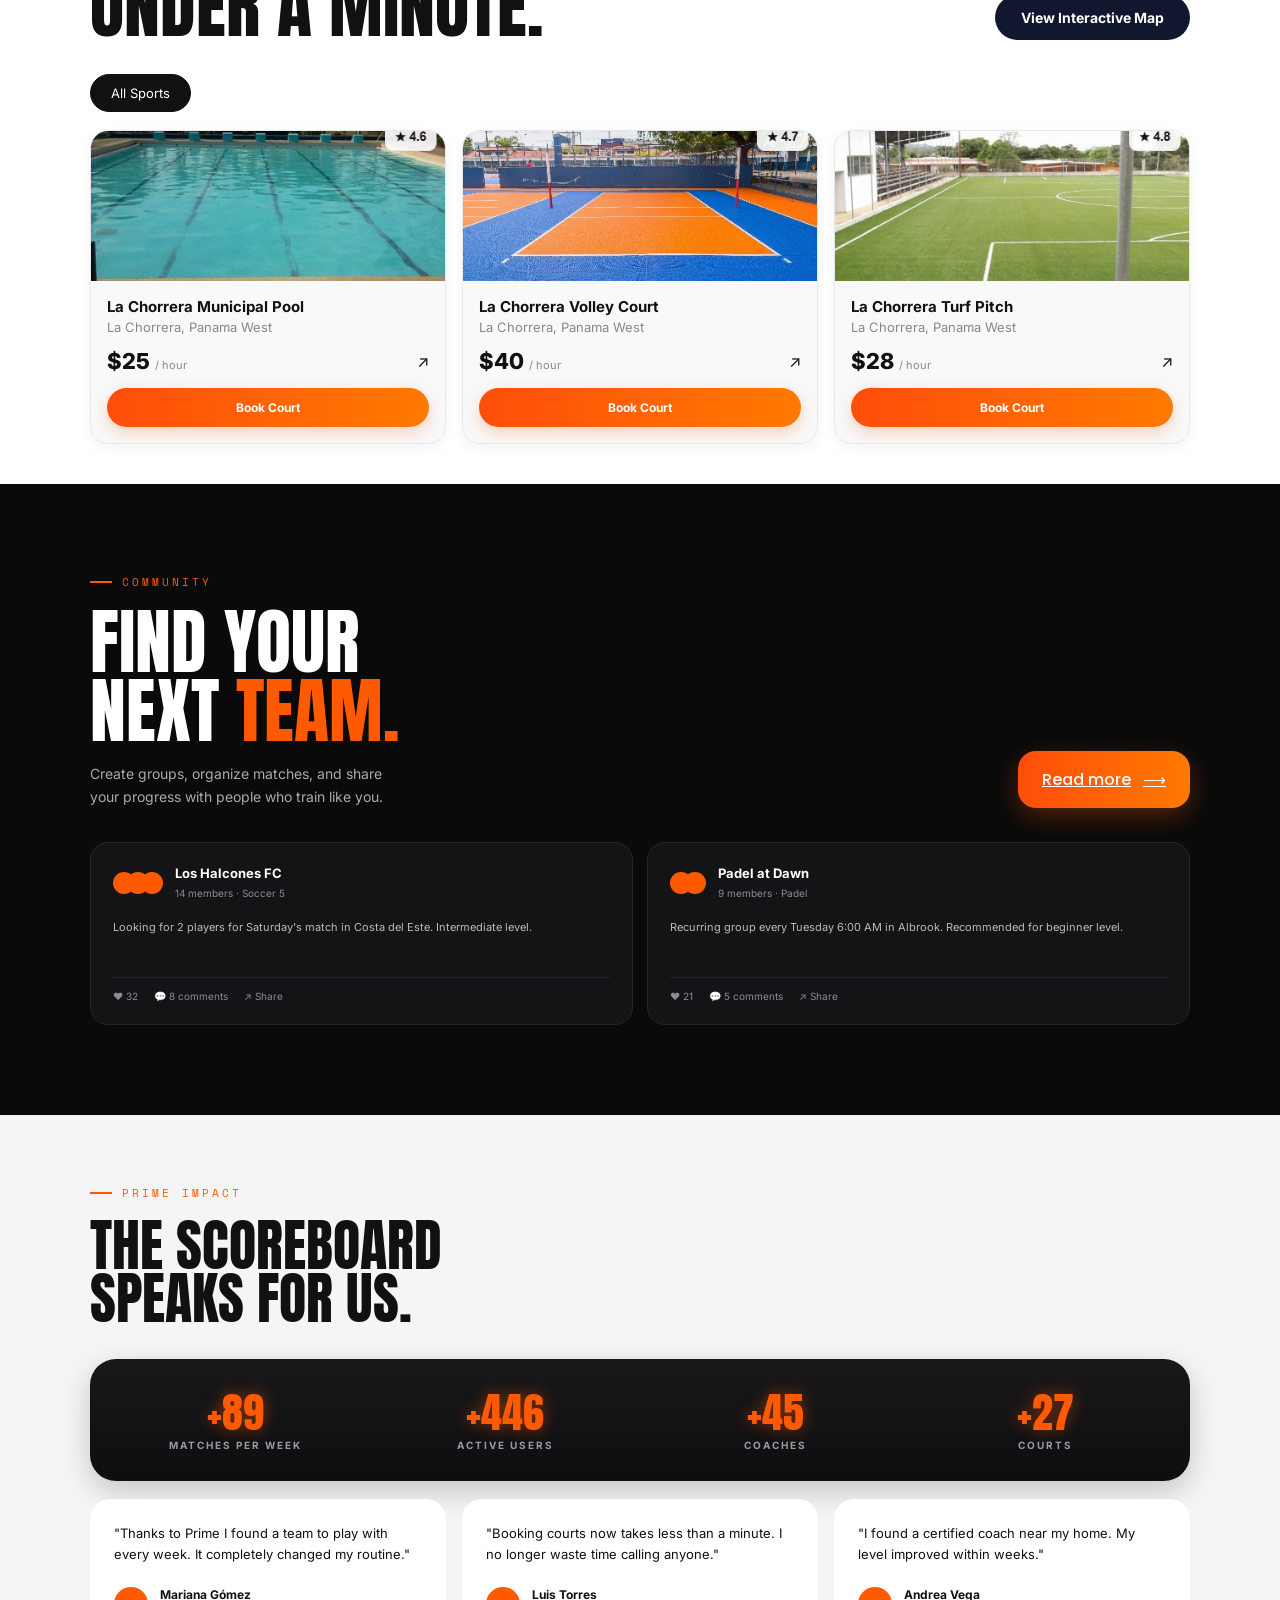
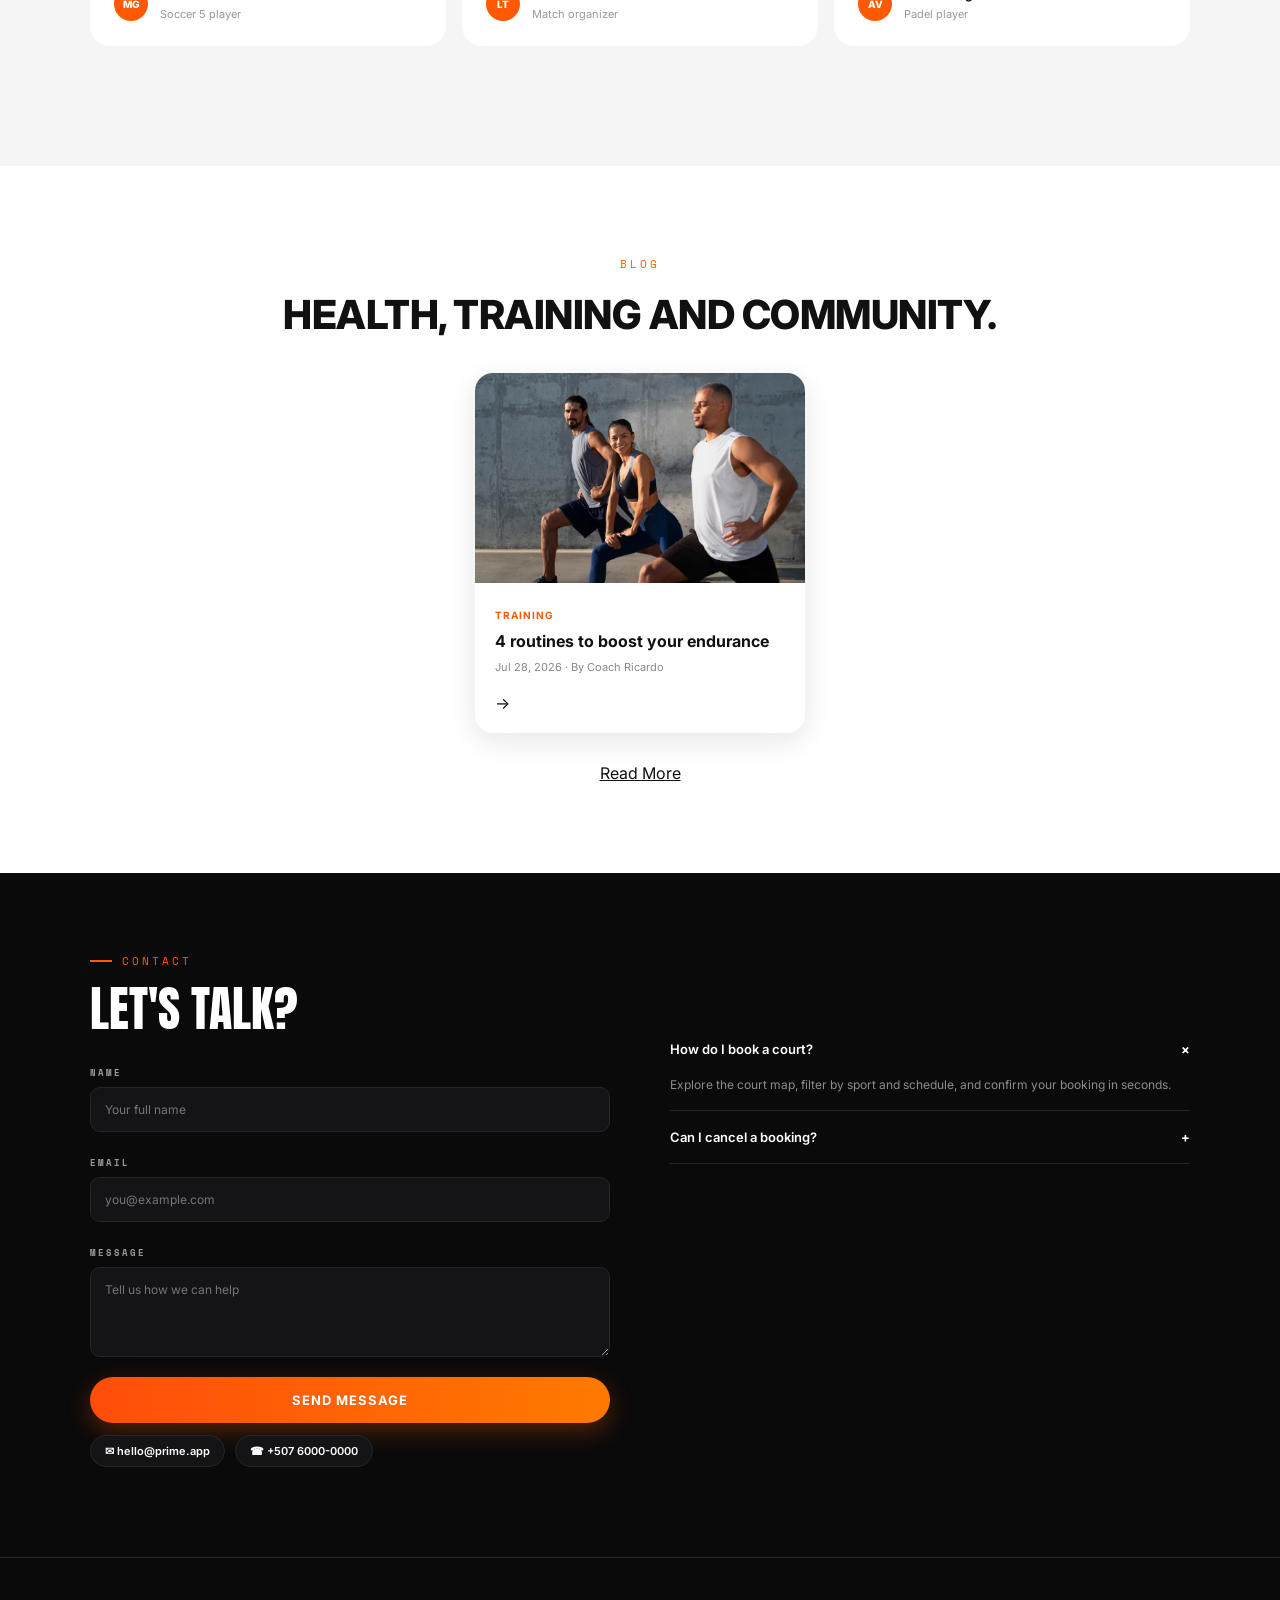
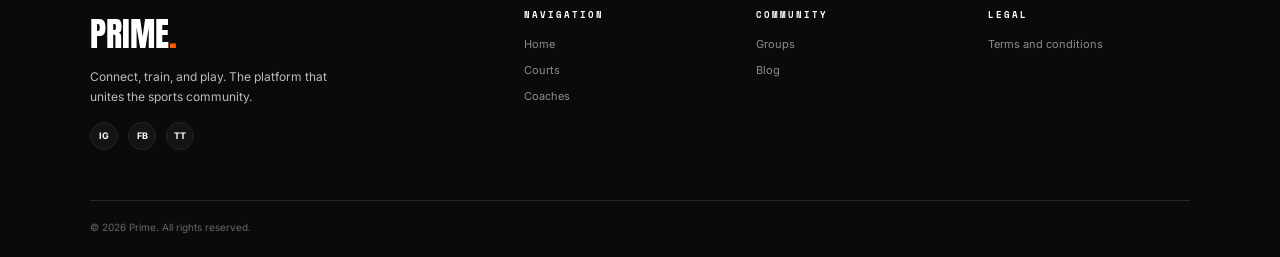
==== commit 0a4989ad: "quitar formulario falso de sign in" ====
--- a/index.html
+++ b/index.html
@@ -141,79 +141,9 @@
   </div>
 </section>
 
-<section id="signin" class="sign">
-  <div class="wrap">
-    <hr>
-    <div class="sh">
-      <p class="lbl">Account</p>
-      <a href="#courts" class="back">↑ Back to Courts</a>
-    </div>
-
-    <h2>Sign in</h2>
-
-    <div class="two">
-      <form onsubmit="return false">
-        <label class="fl">EMAIL</label>
-        <input type="email" placeholder="youremail@example.com">
-
-        <label class="fl">PASSWORD</label>
-        <input type="password" placeholder="At least 8 characters">
-
-        <div class="row">
-          <label><input type="checkbox" style="width:auto;vertical-align:middle"> Remember me</label>
-          <a href="#">Forgot password?</a>
-        </div>
-
-        <button class="btn">Sign in</button>
-
-        <div class="or">or continue with</div>
-        <div class="soc"><button>Google</button><button>Apple</button></div>
-
-        <p class="note">Don't have an account? <a href="#">Create one</a></p>
-      </form>
-
-      <div class="faq">
-        <div class="q open">
-          <button>How do I create an account?<b></b></button>
-          <p>Click "Create one" on the left, fill in your name, email and password, then hit "Create account". You're ready to join the community.</p>
-        </div>
-
-        <div class="q">
-          <button>Is my data secure?<b></b></button>
-          <p>Yes. Your information is encrypted and never shared without your consent.</p>
-        </div>
-
-        <div class="q">
-          <button>Can I sign in with Google or Apple?<b></b></button>
-          <p>Yes, use the Google or Apple buttons below the form.</p>
-        </div>
-
-        <div class="q">
-          <button>What if I forget my password?<b></b></button>
-          <p>Click "Forgot password?" and we'll email you a reset link.</p>
-        </div>
-      </div>
-    </div>
-  </div>
-</section>
-
-<footer class="light">
-  <div class="wrap">
-    <div class="fg">
-      <div>
-        <div class="lg">PRIME<i>.</i></div>
-        <p>Connect, train, and play. The platform that unites the sports community.</p>
-        <div class="so"><span>IG</span><span>FB</span><span>TT</span></div>
-      </div>
-
-      <div><h4>NAVIGATION</h4><ul><li>Home</li><li>Courts</li><li>Coaches</li></ul></div>
-      <div><h4>COMMUNITY</h4><ul><li>Groups</li><li>Blog</li></ul></div>
-      <div><h4>LEGAL</h4><ul><li>Terms and conditions</li></ul></div>
-    </div>
-
-    <div class="cp">© 2026 Prime. All rights reserved.</div>
-  </div>
-</footer>
+
+
+
 
 <!-- ===== COMMUNITY (con botón Read more y tarjetas de grupos) ===== -->
 <section id="community" class="cm">
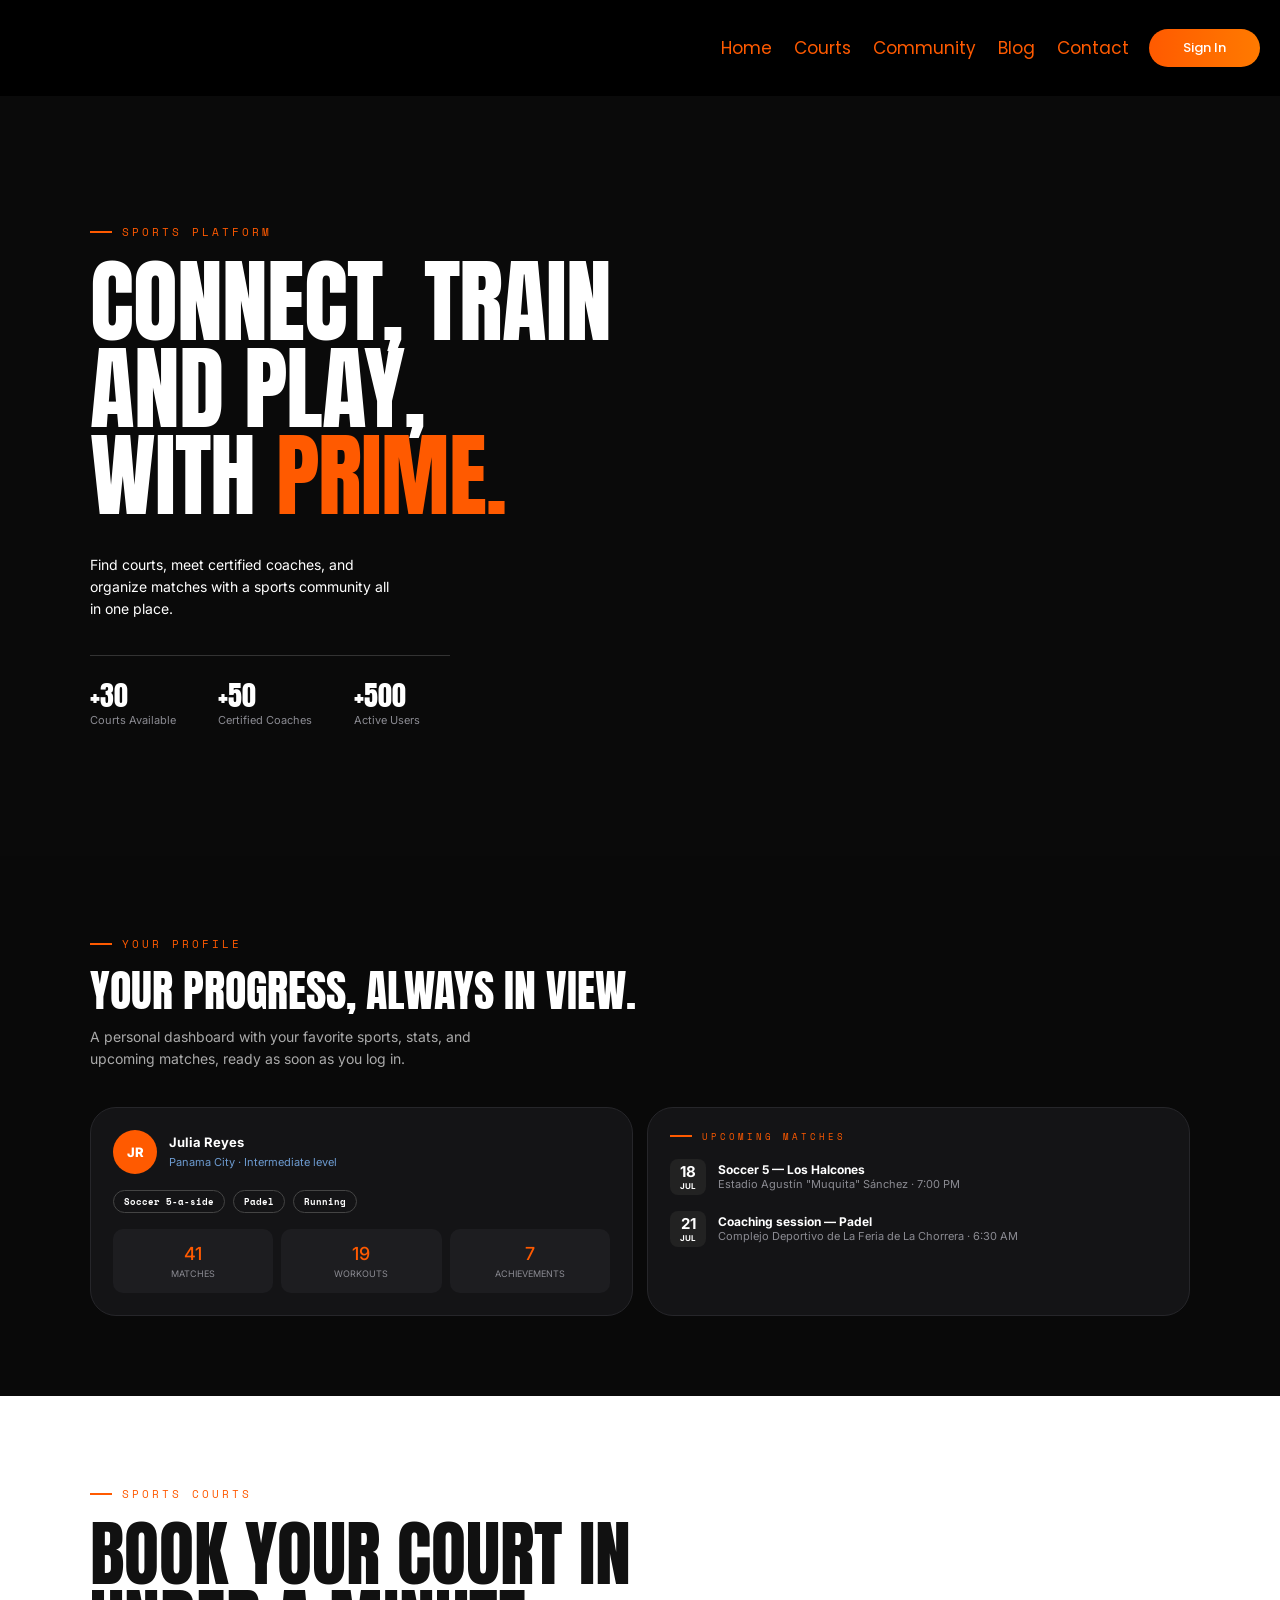
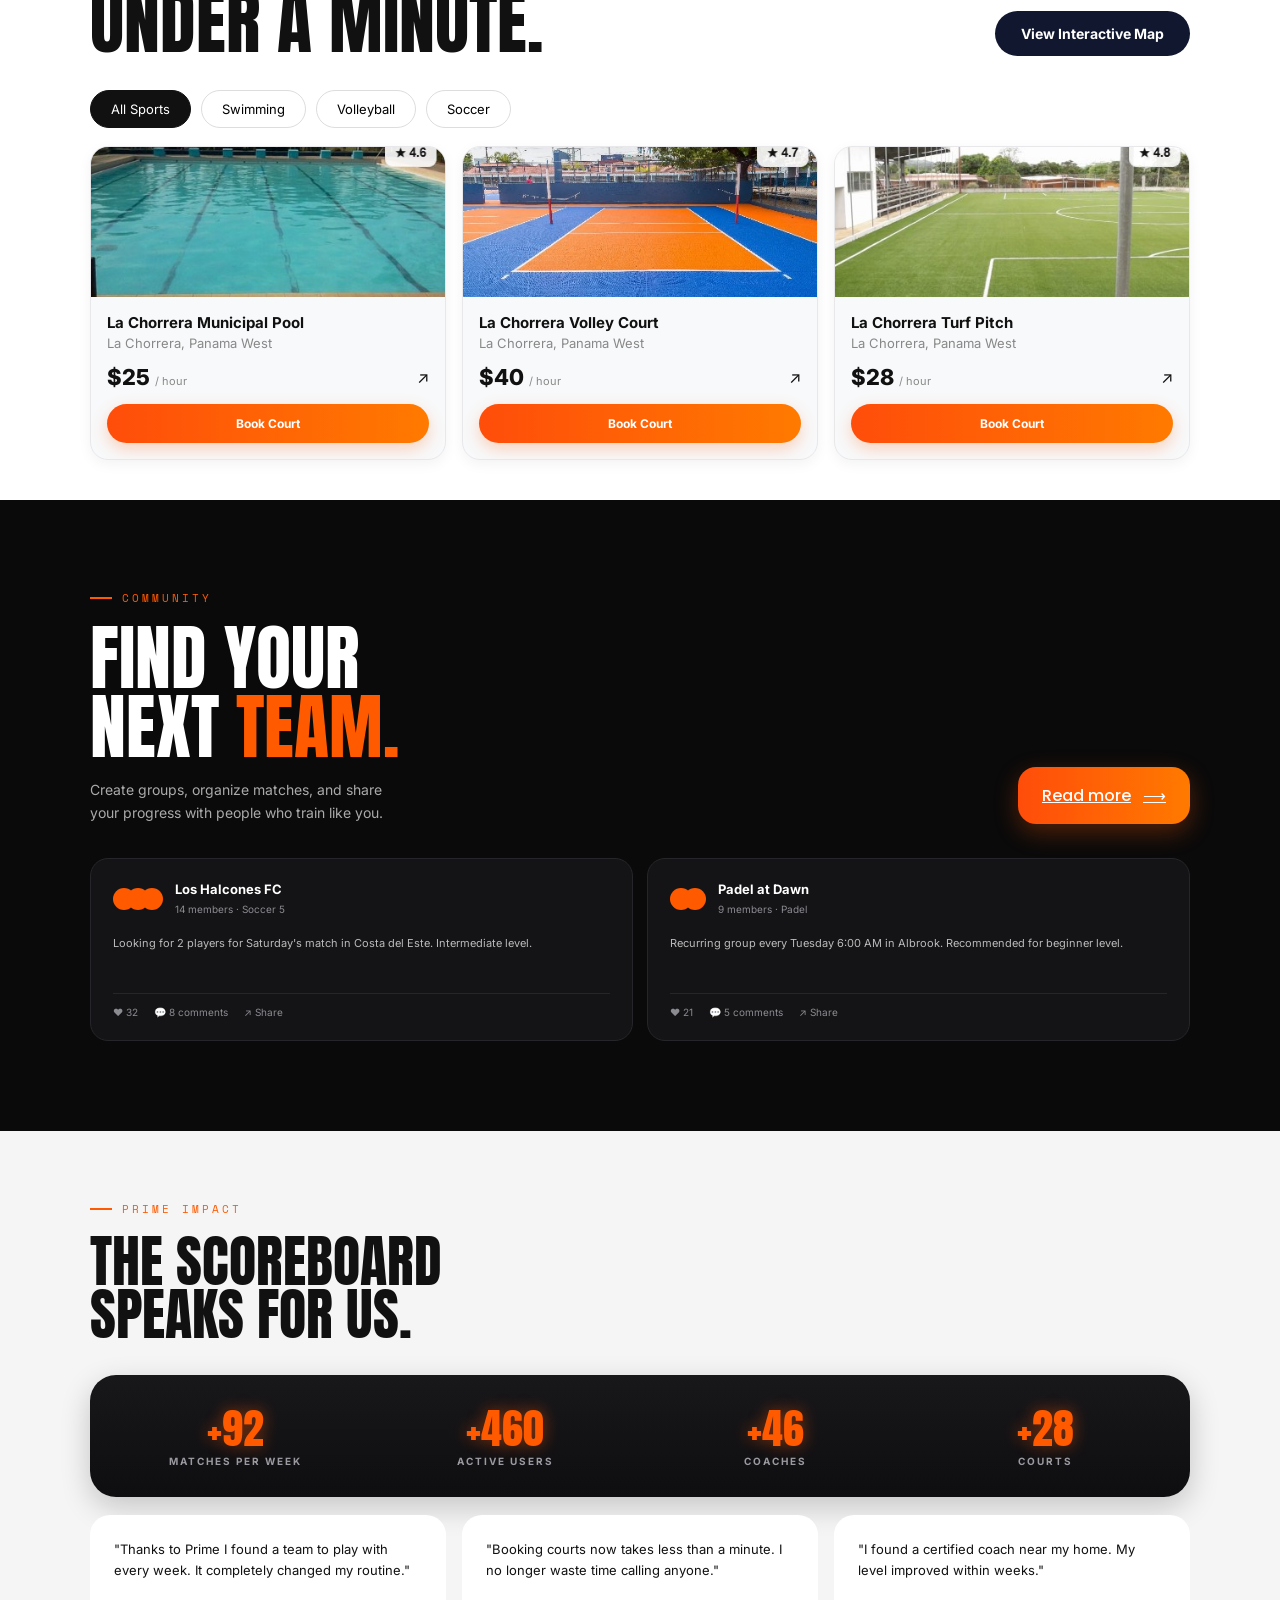
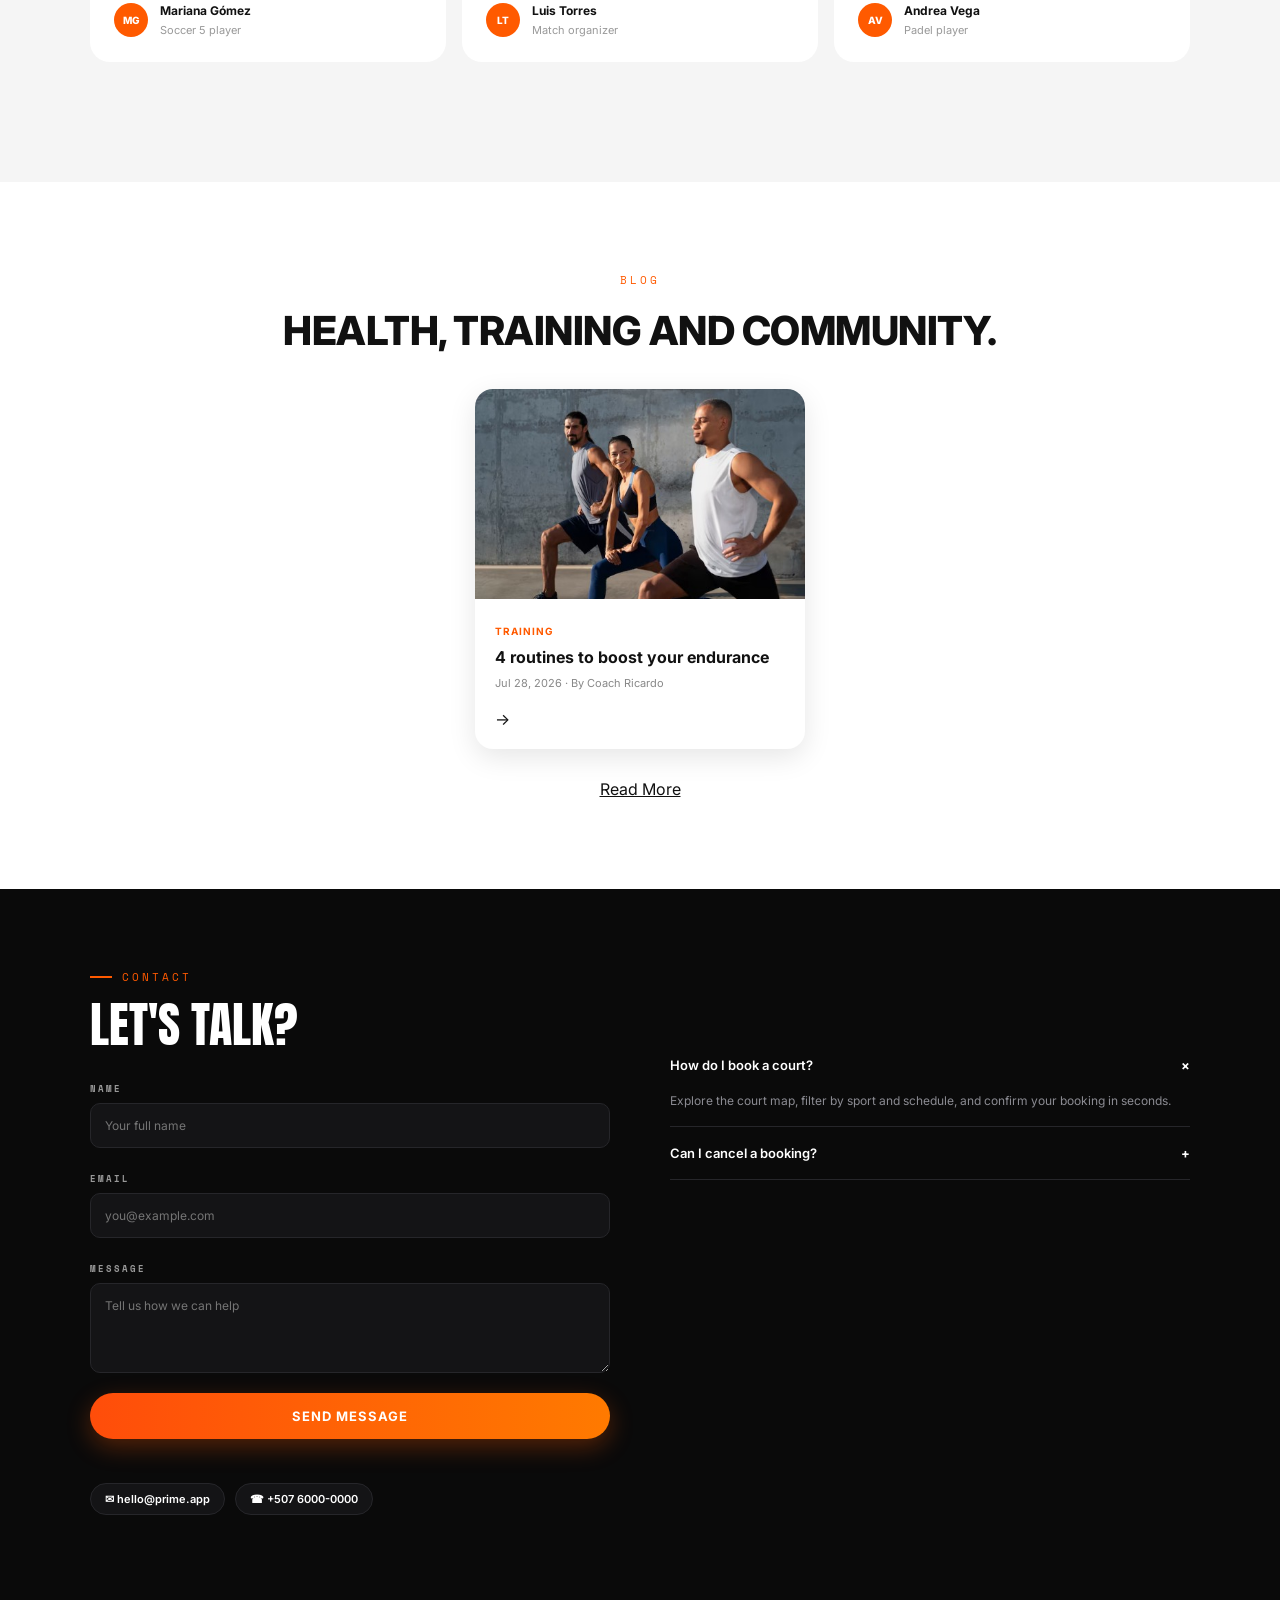
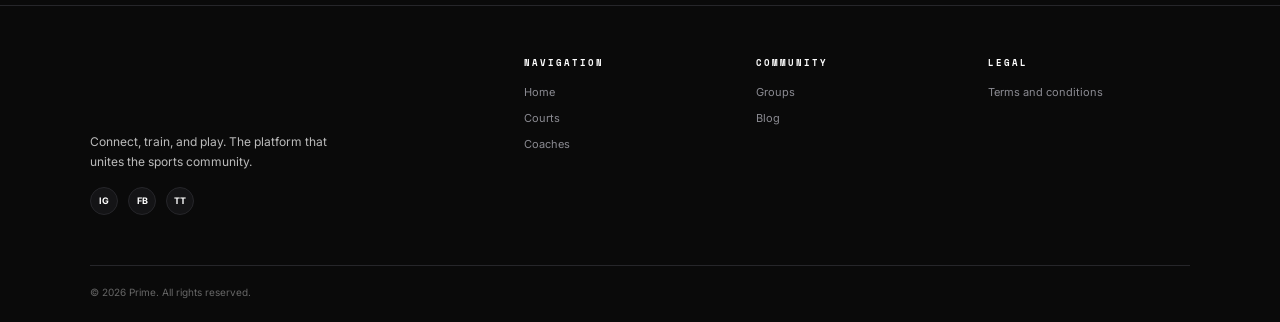
==== commit ba63ae7f: "newwww" ====
--- a/index.html
+++ b/index.html
@@ -16,8 +16,11 @@
 <body>
 
 <header class="hd">
-  <a href="#home">
-    <img src="https://static.wixstatic.com/media/3323d5_215bb3c0d0a4429b87c15a1325314844~mv2.png/v1/crop/x_179,y_109,w_293,h_165/fill/w_410,h_231,al_c,lg_1,q_85,enc_avif,quality_auto/Prime-removebg-preview.png" alt="PRIME">
+  <!-- LOGO: guarda tu logo como prime-logo.png en esta carpeta.
+       Si no existe, carga automaticamente la version original de Wix. -->
+  <a href="#home" class="logo" aria-label="PRIME - Inicio">
+    <img src="prime-logo.png" alt="PRIME"
+         onerror="this.onerror=null;this.src='https://static.wixstatic.com/media/3323d5_215bb3c0d0a4429b87c15a1325314844~mv2.png'">
   </a>
 
   <nav class="nav" id="nav">
@@ -99,16 +102,18 @@
         <h2>Book your court in<br>under a minute.</h2>
       </div>
 
-      <!-- Enlace al mapa interactivo -->
       <a href="map.html" class="map">View Interactive Map</a>
     </div>
 
     <div class="flt" id="flt">
       <button class="on2" data-s="all">All Sports</button>
+      <button data-s="swim">Swimming</button>
+      <button data-s="volley">Volleyball</button>
+      <button data-s="soccer">Soccer</button>
     </div>
 
     <div class="g3">
-      <article class="cc">
+      <article class="cc" data-s="swim">
         <div class="im" style="background-image:url('pool.jpg')"></div>
         <div class="in">
           <h3>La Chorrera Municipal Pool</h3>
@@ -118,7 +123,7 @@
         </div>
       </article>
 
-      <article class="cc">
+      <article class="cc" data-s="volley">
         <div class="im" style="background-image:url('volley.jpg')"></div>
         <div class="in">
           <h3>La Chorrera Volley Court</h3>
@@ -128,7 +133,7 @@
         </div>
       </article>
 
-      <article class="cc">
+      <article class="cc" data-s="soccer">
         <div class="im" style="background-image:url('turf.jpg')"></div>
         <div class="in">
           <h3>La Chorrera Turf Pitch</h3>
@@ -141,11 +146,7 @@
   </div>
 </section>
 
-
-
-
-
-<!-- ===== COMMUNITY (con botón Read more y tarjetas de grupos) ===== -->
+<!-- ===== COMMUNITY ===== -->
 <section id="community" class="cm">
   <div class="wrap">
     <div class="cmh">
@@ -235,17 +236,18 @@
       <p class="lbl">Contact</p>
       <h2>Let's talk?</h2>
 
-      <form onsubmit="return false">
-        <label class="fl">NAME</label>
-        <input placeholder="Your full name">
-
-        <label class="fl">EMAIL</label>
-        <input type="email" placeholder="you@example.com">
-
-        <label class="fl">MESSAGE</label>
-        <textarea placeholder="Tell us how we can help"></textarea>
-
-        <button class="btn" style="margin-top:16px">Send message</button>
+      <form id="contactForm" novalidate>
+        <label class="fl" for="cName">NAME</label>
+        <input id="cName" name="name" placeholder="Your full name" autocomplete="name" required>
+
+        <label class="fl" for="cEmail">EMAIL</label>
+        <input id="cEmail" name="email" type="email" placeholder="you@example.com" autocomplete="email" required>
+
+        <label class="fl" for="cMsg">MESSAGE</label>
+        <textarea id="cMsg" name="message" placeholder="Tell us how we can help" required></textarea>
+
+        <button type="submit" class="btn" style="margin-top:16px">Send message</button>
+        <p class="form-status" id="formStatus" role="status" aria-live="polite"></p>
 
         <div class="chips">
           <a href="mailto:hello@prime.app">✉ hello@prime.app</a>
@@ -256,12 +258,12 @@
 
     <div class="faq" style="padding-top:70px">
       <div class="q open">
-        <button>How do I book a court?<b></b></button>
+        <button type="button">How do I book a court?<b></b></button>
         <p>Explore the court map, filter by sport and schedule, and confirm your booking in seconds.</p>
       </div>
 
       <div class="q">
-        <button>Can I cancel a booking?<b></b></button>
+        <button type="button">Can I cancel a booking?<b></b></button>
         <p>Yes, you can cancel from your profile before the match starts.</p>
       </div>
     </div>
@@ -272,14 +274,27 @@
   <div class="wrap">
     <div class="fg">
       <div>
-        <div class="lg">PRIME<i>.</i></div>
+        <!-- Mismo logo que el header -->
+        <a href="#home" class="flogo" aria-label="PRIME - Inicio">
+          <img src="prime-logo.png" alt="PRIME"
+               onerror="this.onerror=null;this.src='https://static.wixstatic.com/media/3323d5_215bb3c0d0a4429b87c15a1325314844~mv2.png'">
+        </a>
         <p>Connect, train, and play. The platform that unites the sports community.</p>
         <div class="so"><span>IG</span><span>FB</span><span>TT</span></div>
       </div>
 
-      <div><h4>NAVIGATION</h4><ul><li>Home</li><li>Courts</li><li>Coaches</li></ul></div>
-      <div><h4>COMMUNITY</h4><ul><li>Groups</li><li>Blog</li></ul></div>
-      <div><h4>LEGAL</h4><ul><li>Terms and conditions</li></ul></div>
+      <div><h4>NAVIGATION</h4><ul>
+        <li><a href="#home">Home</a></li>
+        <li><a href="#courts">Courts</a></li>
+        <li><a href="#community">Coaches</a></li>
+      </ul></div>
+      <div><h4>COMMUNITY</h4><ul>
+        <li><a href="community.html">Groups</a></li>
+        <li><a href="#blog">Blog</a></li>
+      </ul></div>
+      <div><h4>LEGAL</h4><ul>
+        <li><a href="#contact">Terms and conditions</a></li>
+      </ul></div>
     </div>
 
     <div class="cp">© 2026 Prime. All rights reserved.</div>
@@ -287,6 +302,7 @@
 </footer>
 
 <script>
+/* Menu movil */
 document.getElementById('bg').onclick = () =>
   document.getElementById('nav').classList.toggle('show');
 
@@ -294,10 +310,12 @@
   a.onclick = () => document.getElementById('nav').classList.remove('show')
 );
 
+/* FAQ */
 document.querySelectorAll('.q button').forEach(b =>
   b.onclick = () => b.parentElement.classList.toggle('open')
 );
 
+/* Filtro de canchas por deporte */
 document.querySelectorAll('#flt button').forEach(b => b.onclick = () => {
   document.querySelectorAll('#flt button').forEach(x => x.classList.remove('on2'));
   b.classList.add('on2');
@@ -306,6 +324,33 @@
     c.style.display = (b.dataset.s === 'all' || c.dataset.s === b.dataset.s) ? '' : 'none'
   );
 });
+
+/* Formulario de contacto: valida y abre el correo con el mensaje listo */
+(() => {
+  const form = document.getElementById('contactForm');
+  const status = document.getElementById('formStatus');
+  const show = (txt, ok) => {
+    status.textContent = txt;
+    status.className = 'form-status ' + (ok ? 'ok' : 'err');
+  };
+
+  form.addEventListener('submit', e => {
+    e.preventDefault();
+    const name = document.getElementById('cName').value.trim();
+    const email = document.getElementById('cEmail').value.trim();
+    const msg = document.getElementById('cMsg').value.trim();
+
+    if (!name || !email || !msg) return show('Please fill in all fields.', false);
+    if (!/^[^\s@]+@[^\s@]+\.[^\s@]+$/.test(email)) return show('Please enter a valid email.', false);
+
+    const subject = encodeURIComponent('Prime contact from ' + name);
+    const body = encodeURIComponent(msg + '\n\n— ' + name + ' (' + email + ')');
+    window.location.href = 'mailto:hello@prime.app?subject=' + subject + '&body=' + body;
+
+    show('Thanks, ' + name + '! Your email app is opening to send the message.', true);
+    form.reset();
+  });
+})();
 </script>
 
 <script>
@@ -320,14 +365,13 @@
 <!-- Sistema de reservas -->
 <script src="booking.js"></script>
 
-<!-- Aviso "You're in PRIME" después de iniciar sesión (no cambia el botón Sign In) -->
+<!-- Aviso "You're in PRIME" despues de iniciar sesion -->
 <script>
 (() => {
   try {
     if (!sessionStorage.getItem("prime_welcome")) return;
     sessionStorage.removeItem("prime_welcome");
 
-    // Nombre (si existe) tomado de la sesión guardada por Supabase
     let name = "";
     for (const store of [localStorage, sessionStorage]) {
       for (let i = 0; i < store.length; i++) {
@@ -353,14 +397,12 @@
 
 <!-- Animaciones PRIME -->
 <script>
-/* ============ PRIME · animaciones ============ */
 (() => {
   const doc = document.documentElement;
   const reduce = matchMedia('(prefers-reduced-motion: reduce)').matches;
 
   doc.classList.add('js');
 
-  /* Reveal al hacer scroll (con escalonado en grupos) */
   const groups = ['.g3', '.cmg', '.pg', '.bar', '.stats', '.mini', '.two'];
   const single = ['.prof .lbl', '.prof h2', '.prof .sub', '.courts .ch', '.flt', '.cm .cmh',
                   '.imp .lbl', '.imp h2', '.blog .lbl', '.blog h2', '.bc', '.rm', '.ct h2', '.ct .lbl', '.sh', '.sign h2'];
@@ -375,7 +417,6 @@
   }), { threshold: .12, rootMargin: '0px 0px -40px 0px' });
   document.querySelectorAll('.rv').forEach(el => io.observe(el));
 
-  /* Contadores animados (+30, +500, ...) */
   const count = el => {
     const txt = el.textContent.trim();
     const m = txt.match(/^(\D*)(\d+)(\D*)$/);
@@ -408,9 +449,7 @@
       card.addEventListener('mouseleave', () => { card.style.transform = ''; });
     });
   }
-
 })();
-
 </script>
 
 </body>
--- a/style.css
+++ b/style.css
@@ -3,7 +3,7 @@
 html{scroll-behavior:smooth}
 body{font-family:Inter,Arial,sans-serif;background:#fff;color:#111}
 a{color:inherit;text-decoration:none}button,input,textarea{font-family:inherit}
-section{scroll-margin-top:80px}
+section{scroll-margin-top:96px}
 .wrap{width:min(1100px,88%);margin:auto}
 h1,h2,.num{font-family:Anton,sans-serif;font-weight:400;text-transform:uppercase;line-height:.95}
 .lbl{font-family:"Space Mono",monospace;font-size:11px;letter-spacing:3px;color:var(--o);text-transform:uppercase;display:flex;align-items:center;gap:10px;margin-bottom:18px}
@@ -11,8 +11,9 @@
 .lbl.c{justify-content:center}.lbl.c:before{display:none}
 .btn{display:block;width:100%;padding:15px;border:0;border-radius:30px;background:linear-gradient(90deg,#ff4d0a,#ff7a00);color:#fff;font-weight:700;font-size:13px;letter-spacing:1px;text-transform:uppercase;cursor:pointer;box-shadow:0 8px 24px rgba(255,90,0,.3)}
 /* header */
-.hd{position:sticky;top:0;z-index:50;height:80px;background:#000;display:flex;align-items:center;justify-content:space-between;padding:0 14px}
-.hd img{height:56px;display:block}
+.hd{position:sticky;top:0;z-index:50;height:96px;background:#000;display:flex;align-items:center;justify-content:space-between;padding:0 20px 0 14px;gap:20px}
+.logo{display:flex;align-items:center;flex-shrink:0;height:100%;padding:6px 0}
+.logo img{height:100%;max-height:84px;width:auto;max-width:260px;display:block;object-fit:contain;transform:scale(2.3);transform-origin:12% 50%}
 .nav{display:flex;gap:26px}
 .nav a{color:var(--o);font-size:25px;font-weight:500}
 .nav a:hover{color:#fff}
@@ -77,7 +78,7 @@
 .blog{padding:90px 0;text-align:center}
 .blog h2{font:800 clamp(28px,5vw,40px) Inter;text-transform:none;letter-spacing:-.5px;margin-bottom:34px}
 .bc{max-width:330px;margin:auto;text-align:left;background:#fff;border-radius:18px;overflow:hidden;box-shadow:0 8px 28px rgba(0,0,0,.1)}
-.bc .im{height:210px;background:url("images/blog.jpg") center/cover}
+.bc .im{height:210px;background:url("blog.jpg") center/cover}
 .bc .in{padding:20px}.bc .k{color:var(--o);font-weight:700;font-size:10px;letter-spacing:1px}
 .bc h3{font-size:16px;margin:8px 0 4px}.bc small{color:#888;font-size:11px}
 .bc a{display:block;margin-top:18px}
@@ -103,21 +104,29 @@
 .ct{background:var(--bk);color:#fff;padding:80px 0 90px}
 .ct h2{font-size:clamp(44px,7vw,48px);margin-bottom:34px}
 .ct input,.ct textarea{background:var(--card);border-color:var(--ln);color:#fff;padding:14px}
+.ct input:focus,.ct textarea:focus{border-color:var(--o)}
 .ct textarea{height:90px;resize:vertical}
 .ct .fl{color:#999}
 .chips{display:flex;gap:10px;margin-top:12px;flex-wrap:wrap}
 .chips a{border:1px solid var(--ln);background:var(--card);border-radius:20px;padding:8px 14px;font-size:11px;font-weight:600}
+.form-status{min-height:20px;margin-top:12px;font-size:12px;line-height:1.5}
+.form-status.ok{color:#4ade80}
+.form-status.err{color:#ff6b6b}
 /* footer */
 footer{background:var(--bk);color:#fff;border-top:1px solid var(--ln);padding:50px 0 24px}
 .fg{display:grid;grid-template-columns:2fr 1fr 1fr 1fr;gap:30px}
-footer .lg{font:34px Anton}.lg i{color:var(--o);font-style:normal}
+footer .lg{font:56px/1 Anton}
+.flogo{display:block;width:210px;height:68px;overflow:hidden}
+.flogo img{height:100%;width:auto;max-width:none;display:block;object-fit:contain;transform:scale(2.3);transform-origin:12% 50%;mix-blend-mode:lighten}.lg i{color:var(--o);font-style:normal}
 footer p{font-size:12px;color:#bbb;line-height:1.6;max-width:240px;margin:8px 0 16px}
 footer h4{font:700 9px "Space Mono",monospace;letter-spacing:2px;margin-bottom:16px}
 footer li{list-style:none;font-size:11px;color:var(--mut);margin-bottom:12px}
+footer li a{transition:color .2s}
+footer li a:hover{color:var(--o)}
 .so{display:flex;gap:10px}.so span{width:28px;height:28px;border:1px solid var(--ln);background:var(--card);border-radius:50%;display:grid;place-items:center;font:700 9px Inter}
 .cp{margin-top:50px;padding-top:20px;border-top:1px solid var(--ln);font-size:10px;color:#666}
 @media(max-width:800px){
-.nav{display:none;position:absolute;top:80px;left:0;right:0;background:#000;flex-direction:column;padding:16px 24px;gap:16px}
+.nav{display:none;position:absolute;top:96px;left:0;right:0;background:#000;flex-direction:column;padding:16px 24px;gap:16px}
 .nav.show{display:flex}.nav a{font-size:20px}.burger{display:block}
 .pg,.two,.g3,.fg{grid-template-columns:1fr}.bar{grid-template-columns:1fr 1fr;row-gap:24px}
 .hero{min-height:620px}.stats{gap:24px}}
@@ -147,7 +156,6 @@
 .sign .fl:first-child{margin-top:10px}
 .sign .faq{padding-top:14px}
 @media(max-width:800px){.ch{align-items:flex-start}}
-.hd{padding:0 20px 0 14px;gap:20px}
 .hd .nav{margin-left:auto}
 .si{background:linear-gradient(90deg,#ff5a00,#ff7a00);color:#fff;font-weight:600;font-size:16px;padding:12px 40px;border-radius:30px;white-space:nowrap}
 .si:hover{background:#fff;color:#111}
@@ -160,9 +168,8 @@
 .nav a{font-family:Poppins,sans-serif;font-size:17px;font-weight:400}
 .nav{gap:22px}
 .si{font-family:Poppins,sans-serif;font-size:13px;font-weight:500;padding:9px 34px}
-.hd img{height:50px}
 #courts,#community,#blog{scroll-margin-top:14px}
-@media(max-width:800px){.nav a{font-size:18px}.si{font-size:12px;padding:8px 20px}}
+@media(max-width:800px){.nav a{font-size:18px}.si{font-size:12px;padding:8px 20px}.logo img{max-width:170px;max-height:64px;transform:scale(1.8)}}
 
 /* ===== Community header + Read more ===== */
 .cmh{display:flex;justify-content:space-between;align-items:flex-end;gap:24px;flex-wrap:wrap}
@@ -185,24 +192,21 @@
 .gf{display:flex;gap:16px;font-size:10px;color:var(--mut);border-top:1px solid var(--ln);padding-top:12px;margin-top:14px}
 @media(max-width:800px){.cmg{grid-template-columns:1fr}}
 
-/* ===== Sesión iniciada ===== */
-.prime-toast{position:fixed;top:96px;left:50%;transform:translate(-50%,-20px);z-index:400;display:flex;align-items:center;gap:8px;max-width:90vw;background:#111;color:#fff;border:1px solid var(--o);border-radius:16px;padding:14px 22px;font:600 14px Poppins,Inter,sans-serif;box-shadow:0 12px 40px rgba(255,90,0,.3);opacity:0;transition:opacity .35s,transform .35s}
+/* ===== Sesion iniciada ===== */
+.prime-toast{position:fixed;top:112px;left:50%;transform:translate(-50%,-20px);z-index:400;display:flex;align-items:center;gap:8px;max-width:90vw;background:#111;color:#fff;border:1px solid var(--o);border-radius:16px;padding:14px 22px;font:600 14px Poppins,Inter,sans-serif;box-shadow:0 12px 40px rgba(255,90,0,.3);opacity:0;transition:opacity .35s,transform .35s}
 .prime-toast.show{opacity:1;transform:translate(-50%,0)}
 .prime-toast b{color:var(--o)}
 
-/* ============ PRIME · solo movimiento (no cambia el diseño) ============ */
+/* ============ PRIME · solo movimiento (no cambia el diseno) ============ */
 :root{--ease:cubic-bezier(.22,.8,.24,1)}
 
-/* Entrada del hero */
 .hero .lbl,.hero h1,.hero p.d,.hero .stats{opacity:0;transform:translateY(28px);animation:up .9s var(--ease) forwards}
 .hero .lbl{animation-delay:.1s}.hero h1{animation-delay:.25s}.hero p.d{animation-delay:.45s}.hero .stats{animation-delay:.6s}
 @keyframes up{to{opacity:1;transform:none}}
 
-/* Aparecer al hacer scroll */
 .js .rv{opacity:0;transform:translateY(36px);transition:opacity .8s var(--ease),transform .8s var(--ease);transition-delay:var(--d,0s)}
 .js .rv.in{opacity:1;transform:none}
 
-/* Tarjetas: solo se elevan al pasar el mouse */
 .cc,.pc,.gc,.tc,.bc{transition:transform .4s var(--ease),box-shadow .4s var(--ease)}
 .cc:hover,.tc:hover,.bc:hover{transform:translateY(-8px);box-shadow:0 20px 40px rgba(0,0,0,.14)}
 .pc:hover,.gc:hover{transform:translateY(-6px);box-shadow:0 18px 40px rgba(255,90,0,.12)}
@@ -210,12 +214,10 @@
 .cc,.bc{overflow:hidden}
 .cc:hover .im,.bc:hover .im{transform:scale(1.06)}
 
-/* Botones */
 .btn,.cm-btn,.map,.si{transition:transform .25s var(--ease),box-shadow .25s,filter .25s}
 .btn:hover,.cm-btn:hover,.map:hover,.si:hover{transform:translateY(-2px)}
 .btn:active,.cm-btn:active{transform:scale(.98)}
 
-/* FAQ con apertura suave */
 .q p{display:block;max-height:0;overflow:hidden;padding-bottom:0;opacity:0;transition:max-height .5s var(--ease),opacity .4s,padding .4s}
 .q.open p{max-height:200px;opacity:1;padding-bottom:16px}
 
